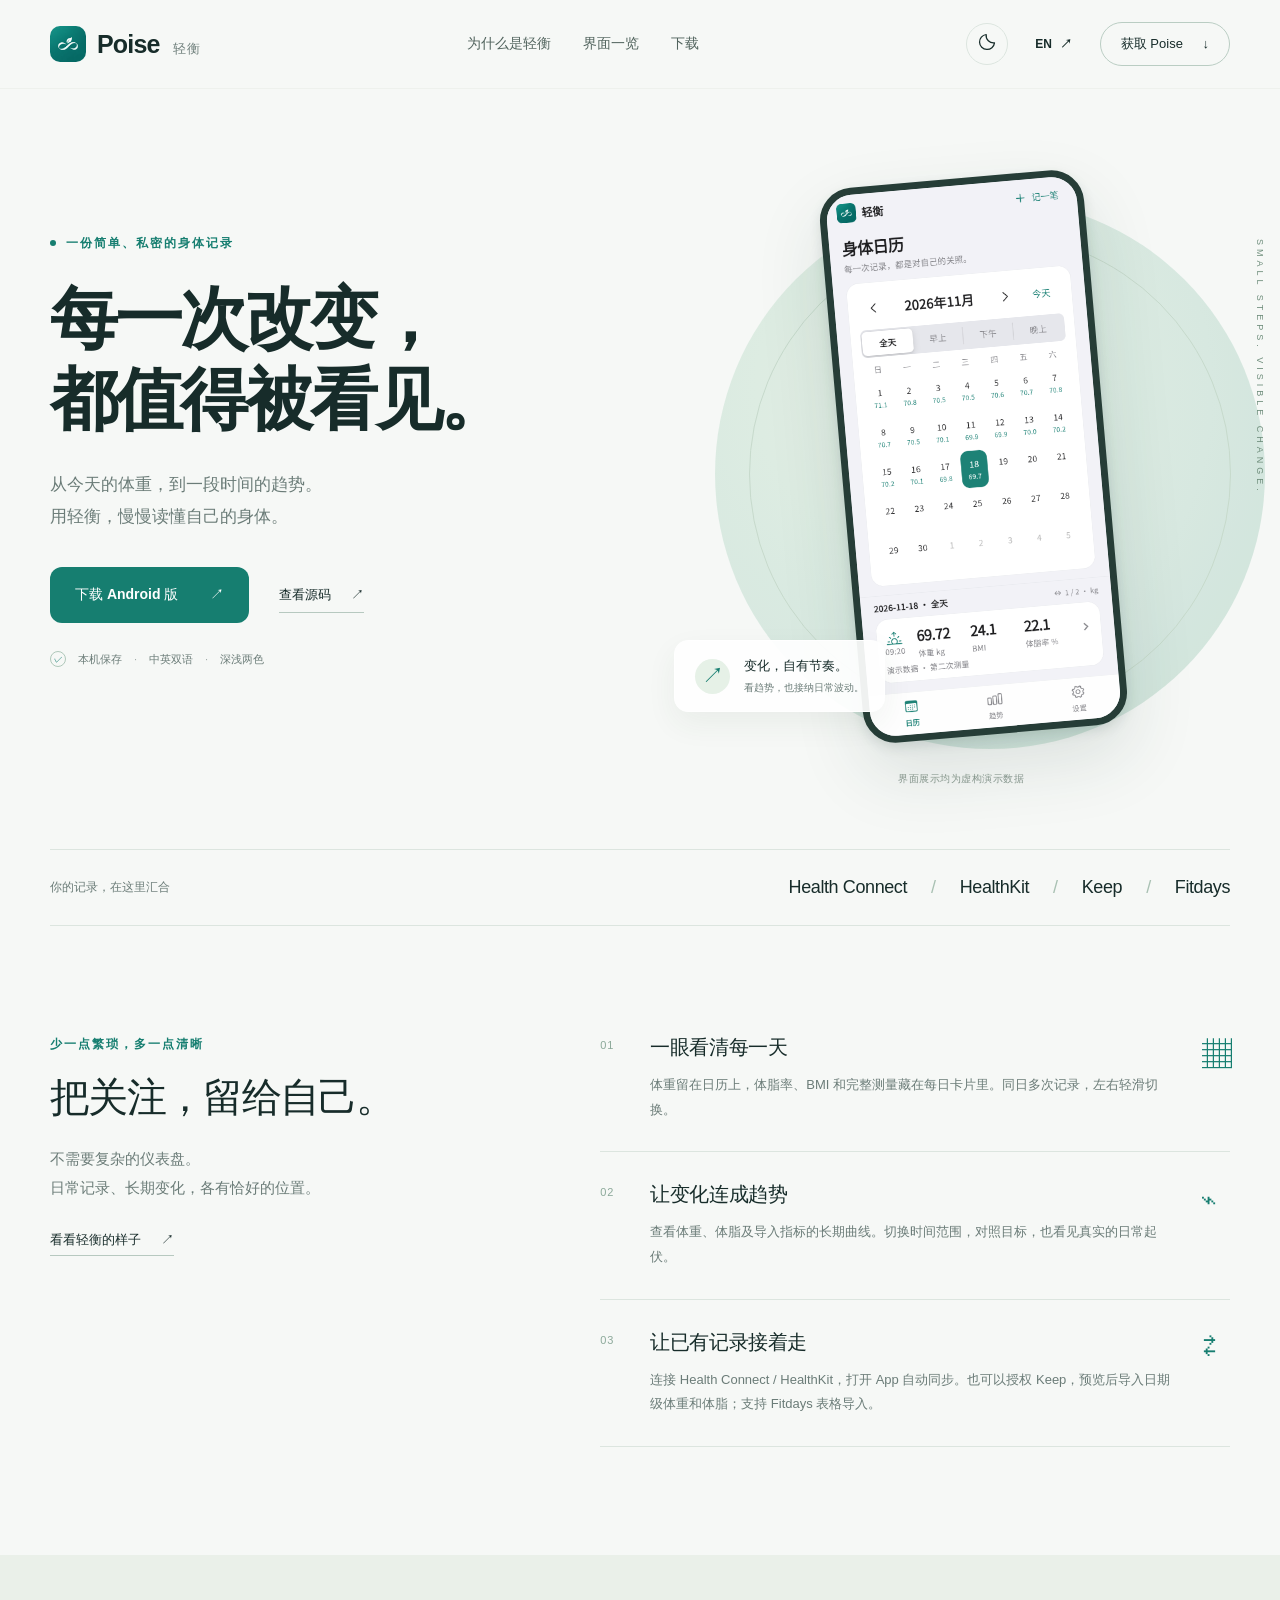
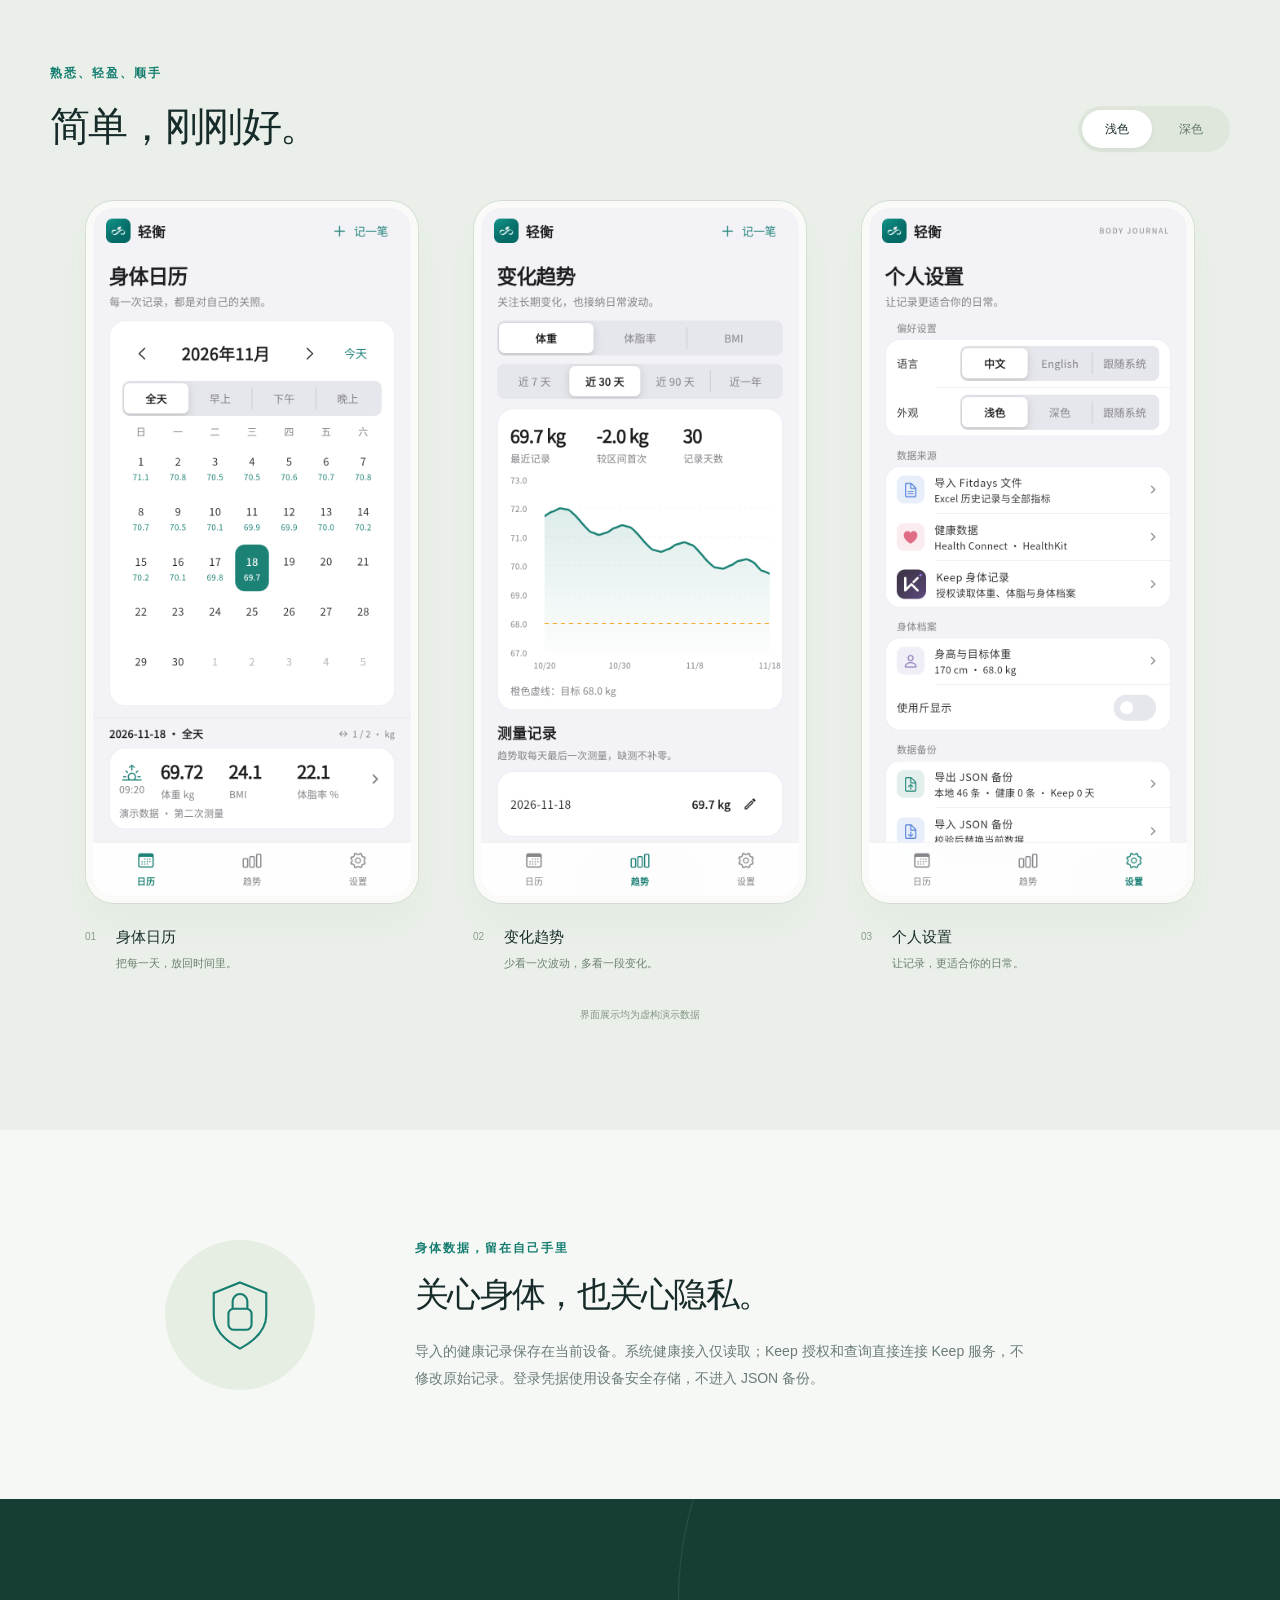
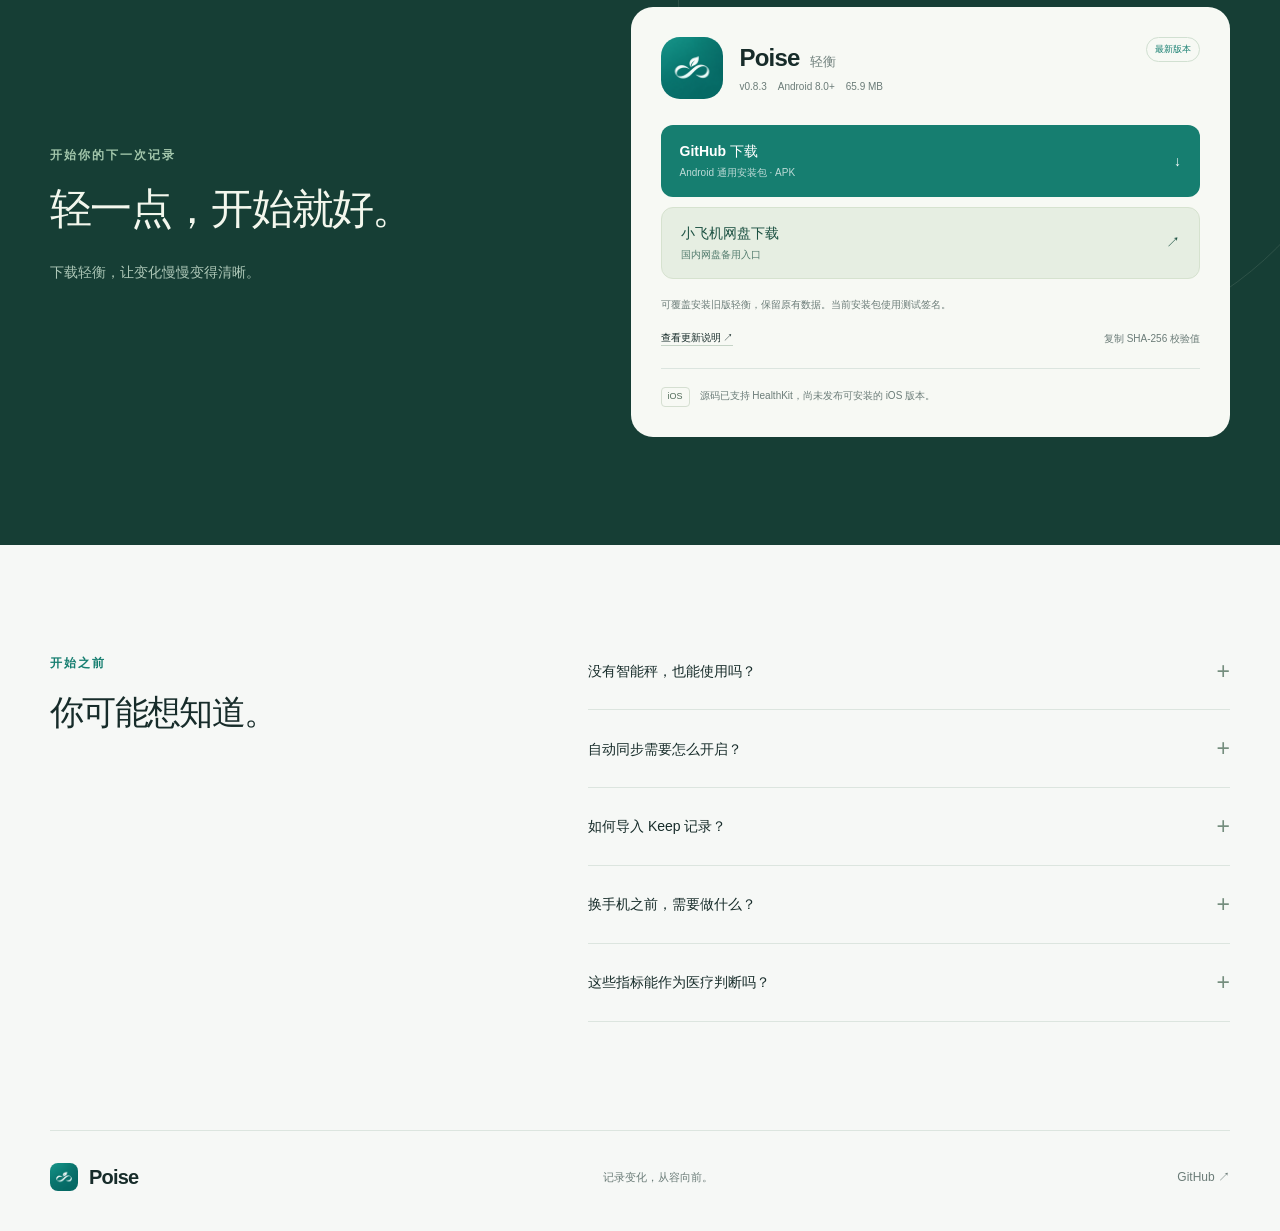
==== website/index.html @ e1b42306 "Publish 0.8.3 download links and canonical repository URLs" ====
<!doctype html>
<html lang="zh-CN">
<head>
<meta charset="utf-8"><meta name="viewport" content="width=device-width,initial-scale=1">
<meta name="theme-color" content="#f6f8f6"><meta name="description" content="Poise 轻衡，让身体变化清晰可见。体重、体脂趋势、健康数据同步、Keep 身体记录与 Fitdays 导入。下载 Android 安装包。">
<script>(function(){var t=matchMedia('(prefers-color-scheme: dark)').matches?'dark':'light';try{var saved=localStorage.getItem('poise-site-theme');if(saved==='light'||saved==='dark')t=saved;}catch{}document.documentElement.dataset.theme=t;})();</script>
<link rel="canonical" href="https://poise.onepeak.cn/">
<meta property="og:url" content="https://poise.onepeak.cn/">
<meta property="og:title" content="Poise · 轻衡"><meta property="og:description" content="记下每一天，看见慢慢变好的自己。"><meta property="og:image" content="https://poise.onepeak.cn/assets/poise.png">
<link rel="icon" href="assets/poise.png"><link rel="stylesheet" href="style.css?v=0.8.3-1"><title>Poise · 轻衡 — 看见每一次改变</title>
</head>
<body>
<header class="nav-wrap"><nav class="nav shell" aria-label="Main navigation">
<a href="#" class="brand"><img src="assets/poise.png" width="36" height="36" alt=""><span>Poise <small data-t="brandSub">轻衡</small></span></a>
<div class="nav-links"><a href="#features" data-t="navFeatures">为什么是轻衡</a><a href="#screens" data-t="navScreens">界面一览</a><a href="#download" data-t="navDownload">下载</a></div>
<div class="nav-actions"><button id="themeToggle" class="theme-toggle" type="button" aria-label="切换到深色" title="切换到深色" aria-pressed="false"><span aria-hidden="true"><svg viewBox="0 0 24 24"><path d="M21 13a9 9 0 0 1-10-10A9 9 0 1 0 21 13Z"/></svg></span></button><button id="language" class="lang" aria-label="Switch language">EN <span>↗</span></button><a href="#download" class="small-button" data-t="navGet">获取 Poise <span>↓</span></a></div>
</nav></header>
<main>
<section class="hero shell">
<div class="hero-copy"><div class="eyebrow"><i></i><span data-t="eyebrow">一份简单、私密的身体记录</span></div>
<h1 data-t="heroTitle">每一次改变，<br>都值得被看见。</h1>
<p class="hero-description" data-t="heroDescription">从今天的体重，到一段时间的趋势。<br>用轻衡，慢慢读懂自己的身体。</p>
<div class="hero-buttons"><a class="button primary" href="#download"><span data-t="heroGet">下载 Android 版</span><span aria-hidden="true">↗</span></a><a class="text-link" href="https://github.com/FinnWang-CN/Poise" target="_blank" rel="noopener" data-t="heroSource">查看源码 <span>↗</span></a></div>
<div class="hero-note"><span class="mini-check">✓</span><span data-t="heroNote">本机保存</span><b>·</b><span data-t="heroNote2">中英双语</span><b>·</b><span data-t="heroNote3">深浅两色</span></div>
</div>
<div class="hero-visual"><div class="orb"></div><span class="orbit-text" aria-hidden="true">SMALL STEPS. VISIBLE CHANGE.</span><div class="phone hero-phone"><img id="heroShot" src="assets/calendar.png" alt="Poise 日历界面，展示虚构演示数据" width="780" height="1688"></div><div class="floating-note"><span class="note-icon">↗</span><div><strong data-t="floatTitle">变化，自有节奏。</strong><small data-t="floatSub">看趋势，也接纳日常波动。</small></div></div><div class="demo-note" data-t="demo">界面展示均为虚构演示数据</div></div>
</section>
<div class="support-strip shell"><span data-t="stripTitle">你的记录，在这里汇合</span><div>Health Connect <span class="dot">/</span> HealthKit <span class="dot">/</span> Keep <span class="dot">/</span> Fitdays</div></div>
<section class="features shell section" id="features"><div class="section-heading"><span class="kicker" data-t="featureKicker">少一点繁琐，多一点清晰</span><h2 data-t="featureTitle">把关注，留给自己。</h2><p data-t="featureLead">不需要复杂的仪表盘。<br>日常记录、长期变化，各有恰好的位置。</p><a class="text-link" href="#screens" data-t="featureLink">看看轻衡的样子 <span>↗</span></a></div>
<div class="feature-list">
<article><span class="feature-number">01</span><div><h3 data-t="f1Title">一眼看清每一天</h3><p data-t="f1Body">体重留在日历上，体脂率、BMI 和完整测量藏在每日卡片里。同日多次记录，左右轻滑切换。</p></div><span class="feature-sign" aria-hidden="true">▦</span></article>
<article><span class="feature-number">02</span><div><h3 data-t="f2Title">让变化连成趋势</h3><p data-t="f2Body">查看体重、体脂及导入指标的长期曲线。切换时间范围，对照目标，也看见真实的日常起伏。</p></div><span class="feature-sign" aria-hidden="true">⌁</span></article>
<article><span class="feature-number">03</span><div><h3 data-t="f3Title">让已有记录接着走</h3><p data-t="f3Body">连接 Health Connect / HealthKit，打开 App 自动同步。也可以授权 Keep，预览后导入日期级体重和体脂；支持 Fitdays 表格导入。</p></div><span class="feature-sign" aria-hidden="true">⇄</span></article>
</div></section>
<section class="screens-section" id="screens"><div class="shell section"><div class="screens-heading"><div><span class="kicker" data-t="screensKicker">熟悉、轻盈、顺手</span><h2 data-t="screensTitle">简单，刚刚好。</h2></div><div class="mode-switch" aria-label="Screenshot appearance"><button class="selected" data-mode="light" aria-pressed="true" data-t="light">浅色</button><button data-mode="dark" aria-pressed="false" data-t="dark">深色</button></div></div>
<div class="screen-grid"><figure><div class="screen-frame"><img data-shot="calendar" src="assets/calendar.png" width="780" height="1688" loading="lazy" alt="Calendar screenshot"></div><figcaption><span>01</span><strong data-t="screen1">身体日历</strong><small data-t="screen1Sub">把每一天，放回时间里。</small></figcaption></figure><figure><div class="screen-frame"><img data-shot="trend" src="assets/trend.png" width="780" height="1688" loading="lazy" alt="Trends screenshot"></div><figcaption><span>02</span><strong data-t="screen2">变化趋势</strong><small data-t="screen2Sub">少看一次波动，多看一段变化。</small></figcaption></figure><figure><div class="screen-frame"><img data-shot="settings" src="assets/settings.png" width="780" height="1688" loading="lazy" alt="Settings screenshot"></div><figcaption><span>03</span><strong data-t="screen3">个人设置</strong><small data-t="screen3Sub">让记录，更适合你的日常。</small></figcaption></figure></div><p class="screens-caption" data-t="demo">界面展示均为虚构演示数据</p></div></section>
<section class="privacy shell section"><div class="privacy-symbol" aria-hidden="true"><svg viewBox="0 0 80 80" fill="none"><path d="M40 9 65 19v21c0 15-12 25-25 32C27 65 15 55 15 40V19L40 9Z" stroke="currentColor" stroke-width="2"/><rect x="29" y="34" width="22" height="20" rx="5" stroke="currentColor" stroke-width="2"/><path d="M33 34v-7a7 7 0 0 1 14 0v7" stroke="currentColor" stroke-width="2"/></svg></div><div><span class="kicker" data-t="privacyKicker">身体数据，留在自己手里</span><h2 data-t="privacyTitle">关心身体，也关心隐私。</h2><p data-t="privacyBody">导入的健康记录保存在当前设备。系统健康接入仅读取；Keep 授权和查询直接连接 Keep 服务，不修改原始记录。登录凭据使用设备安全存储，不进入 JSON 备份。</p></div></section>
<section class="download-section" id="download"><div class="shell section"><div class="download-intro"><span class="kicker" data-t="downloadKicker">开始你的下一次记录</span><h2 data-t="downloadTitle">轻一点，开始就好。</h2><p data-t="downloadLead">下载轻衡，让变化慢慢变得清晰。</p></div><div class="download-card"><div class="app-release"><img src="assets/poise.png" width="76" height="76" alt="Poise app icon"><div><h3>Poise <span data-t="brandSub">轻衡</span></h3><p><span id="version">v0.8.3</span><span>Android 8.0+</span><span id="fileSize">65.9 MB</span></p></div><span class="release-badge" data-t="latest">最新版本</span></div><div class="download-options"><a id="githubDownload" class="button primary" href="https://github.com/FinnWang-CN/Poise/releases/download/v0.8.3/poise-0.8.3-universal.apk"><span><strong data-t="githubGet">GitHub 下载</strong><small data-t="apkLabel">Android 通用安装包 · APK</small></span><span aria-hidden="true">↓</span></a><a id="mirrorDownload" class="button mirror" href="https://share.feijipan.com/s/QyzxdKLt" target="_blank" rel="noopener"><span><strong data-t="mirrorGet">小飞机网盘下载</strong><small id="mirrorHint" data-t="mirrorReady">国内网盘备用入口</small></span><span aria-hidden="true">↗</span></a></div><p class="install-note" data-t="installNote">可覆盖安装旧版轻衡，保留原有数据。当前安装包使用测试签名。</p><div class="release-links"><a id="releaseNotes" href="https://github.com/FinnWang-CN/Poise/releases/tag/v0.8.3" target="_blank" rel="noopener" data-t="releaseNotes">查看更新说明 ↗</a><button id="checksum" data-t="checksum">复制 SHA-256 校验值</button></div><p class="ios-note"><span>iOS</span><span data-t="iosNote">源码已支持 HealthKit，尚未发布可安装的 iOS 版本。</span></p></div></div></section>
<section class="faq shell section"><div><span class="kicker" data-t="faqKicker">开始之前</span><h2 data-t="faqTitle">你可能想知道。</h2></div><div class="faq-list"><details><summary data-t="q1">没有智能秤，也能使用吗？</summary><p data-t="a1">可以。你可以手动记录体重、体脂率与备注，也可以导入 Fitdays 导出的 .xlsx 历史记录。</p></details><details><summary data-t="q2">自动同步需要怎么开启？</summary><p data-t="a2">首次进入“设置 → 健康数据”，点击“授权并读取”完成连接。之后打开或回到 App 时会自动同步，可随时关闭。Android 当前最多读取近 30 天，且需要其他 App 已向系统写入记录。</p></details><details><summary data-t="q5">如何导入 Keep 记录？</summary><p data-t="a5">进入“设置 → Keep 身体记录”，检测到本机 Keep 后直接唤起授权；未安装时先安装并登录 Keep。确认授权后需手动返回 Poise。读取完成会弹出底部预览面板，确认按钮固定在底部，关闭不保存；保存后显示导入成功提示。最新身高可选导入；Keep BMI 单独预览。缺少测量时间时显示“仅日期”。当前 Keep 需手动预览导入，不自动同步；Android / iOS 原生 App 支持，网页版不支持连接。</p></details><details><summary data-t="q3">换手机之前，需要做什么？</summary><p data-t="a3">请先在设置中导出 JSON 备份并妥善保存，再在新设备导入。卸载 App 或清理数据可能导致本地记录丢失。</p></details><details><summary data-t="q4">这些指标能作为医疗判断吗？</summary><p data-t="a4">Poise 用于个人记录和趋势观察。体脂率来自测量或手动填写，BMI 按当前身高计算，均不用于医疗诊断。</p></details></div></section>
</main>
<footer class="shell footer"><a href="#" class="brand"><img src="assets/poise.png" width="28" height="28" alt=""><span>Poise</span></a><p data-t="footer">记录变化，从容向前。</p><a href="https://github.com/FinnWang-CN/Poise" target="_blank" rel="noopener">GitHub ↗</a></footer>
<div id="toast" role="status" aria-live="polite"></div><script src="app.js?v=0.8.3-1"></script>
</body></html>
---- website/style.css ----
:root{--bg:#f6f8f6;--ink:#172c2a;--muted:#6b7c78;--teal:#167e70;--line:#dce5df;--serif:Georgia,'Songti SC','Noto Serif CJK SC',serif}*{box-sizing:border-box}html{scroll-behavior:smooth;scroll-padding-top:100px}body{margin:0;background:var(--bg);color:var(--ink);font-family:Inter,-apple-system,BlinkMacSystemFont,'Segoe UI','PingFang SC','Microsoft YaHei',sans-serif;-webkit-font-smoothing:antialiased}a{color:inherit;text-decoration:none}button{font:inherit;color:inherit;cursor:pointer}button,a{-webkit-tap-highlight-color:transparent}a:focus-visible,button:focus-visible,summary:focus-visible{outline:3px solid #57b9a4;outline-offset:5px}img{display:block;max-width:100%}.shell{width:min(1180px,calc(100% - 80px));margin:auto}.nav-wrap{position:sticky;top:0;background:#f6f8f6eb;backdrop-filter:blur(20px);z-index:10;border-bottom:1px solid #e3e9e170}.nav{height:88px;display:flex;align-items:center;justify-content:space-between;gap:24px}.brand{display:inline-flex;align-items:center;gap:11px;font-size:25px;font-weight:650;letter-spacing:-.8px}.brand img{border-radius:10px}.brand small{font-size:13px;font-weight:450;color:var(--muted);margin-left:7px;letter-spacing:1px}.nav-links,.nav-actions{display:flex;align-items:center;gap:32px}.nav-links{font-size:14px;color:#52645e}.nav-links a:hover,.text-link:hover,.footer>a:last-child:hover{color:var(--teal)}.nav-actions{gap:24px}.lang{border:0;background:none;font-size:12px;font-weight:650;min-width:44px;min-height:44px;padding:0}.lang span{margin-left:5px}.small-button{border:1px solid #bacdc3;border-radius:25px;padding:12px 20px;font-size:13px}.small-button span{margin-left:16px}.hero{display:grid;grid-template-columns:1.15fr 1fr;min-height:760px;align-items:center;position:relative;gap:24px;padding-top:36px;padding-bottom:60px}.hero-copy{position:relative;z-index:1;padding-bottom:12px}.eyebrow,.kicker{font-size:12px;font-weight:600;letter-spacing:2px;color:var(--teal)}.eyebrow{display:flex;align-items:center;gap:10px;margin-bottom:26px}.eyebrow i{width:6px;height:6px;background:var(--teal);border-radius:50%}h1{font-size:clamp(44px,5.3vw,72px);line-height:1.2;font-weight:600;letter-spacing:-3px;margin:0 0 28px;max-width:650px}h1 br{display:block}.hero-description{font-size:17px;line-height:1.9;color:var(--muted);margin:0 0 34px}.hero-buttons{display:flex;gap:30px;align-items:center}.button{min-height:56px;padding:17px 25px;border-radius:12px;display:inline-flex;align-items:center;justify-content:space-between;gap:32px;font-size:14px;font-weight:550;transition:transform .2s,background .2s}.button:hover{transform:translateY(-2px)}.primary{background:var(--teal);color:white}.primary:hover{background:#116b60}.text-link{font-size:13px;border-bottom:1px solid #b7c9c0;padding:8px 0}.text-link span{margin-left:16px}.hero-note{margin-top:28px;display:flex;align-items:center;gap:12px;color:var(--muted);font-size:11px}.hero-note b{font-weight:400;opacity:.6}.mini-check{display:inline-flex;align-items:center;justify-content:center;width:16px;height:16px;border:1px solid #afc8ba;border-radius:50%;font-size:9px;color:var(--teal)}.hero-visual{height:660px;position:relative;display:flex;justify-content:center;align-items:center}.orb{position:absolute;width:550px;height:550px;border-radius:50%;background:radial-gradient(circle at 35% 35%,#e0eee1,#d2e6dd 60%,#c6ded3);right:-60px;top:72px;opacity:.85}.orb:after{content:'';position:absolute;inset:34px;border:1px solid #bfd5c5;border-radius:50%}.orbit-text{position:absolute;right:-60px;top:112px;writing-mode:vertical-rl;font-size:9px;letter-spacing:4px;color:#6e8d7b;z-index:1}.phone{position:relative;width:265px;border:7px solid #263d37;border-radius:33px;overflow:hidden;box-shadow:0 30px 70px #213c3420,0 5px 12px #213c3420;background:#f2f2f7}.phone img{width:100%;height:auto}.hero-phone{transform:rotate(-5deg);z-index:2;margin-left:25px}.floating-note{position:absolute;left:-18px;bottom:75px;display:flex;align-items:center;gap:14px;z-index:3;border:1px solid white;border-radius:14px;padding:16px 20px;background:#ffffffec;box-shadow:0 12px 30px #344e3710}.note-icon{display:flex;align-items:center;justify-content:center;width:35px;height:35px;background:#e6f1e7;border-radius:50%;color:var(--teal);font-size:22px}.floating-note strong{font-size:13px;font-weight:550;display:block}.floating-note small{font-size:10px;color:var(--muted);display:block;margin-top:6px}.demo-note{position:absolute;bottom:1px;color:#8a9a90;font-size:10px;letter-spacing:.5px}.support-strip{padding:27px 0;display:flex;justify-content:space-between;align-items:center;border-top:1px solid var(--line);border-bottom:1px solid var(--line);gap:20px}.support-strip>span{font-size:12px;color:var(--muted)}.support-strip>div{font-size:18px;font-weight:500;letter-spacing:-.4px;display:flex;align-items:center;gap:24px}.support-strip .dot{color:#a9c1b3;font-weight:300}.section{padding-top:108px;padding-bottom:108px}h2{font-size:40px;font-weight:550;line-height:1.3;letter-spacing:-1.7px;margin:18px 0 22px}.features{display:grid;grid-template-columns:.95fr 1.3fr;gap:90px}.section-heading>p{font-size:15px;line-height:1.9;color:var(--muted);margin-bottom:28px}.feature-list article{display:grid;grid-template-columns:30px 1fr 28px;gap:20px;padding:29px 0;border-bottom:1px solid var(--line)}.feature-list article:first-child{padding-top:0}.feature-number{font-size:11px;letter-spacing:1px;color:#8ca99a;padding-top:5px}.feature-list h3{font-size:20px;font-weight:550;letter-spacing:-.4px;margin:0 0 12px}.feature-list p{font-size:13px;line-height:1.9;color:var(--muted);margin:0}.feature-sign{color:var(--teal);font-size:30px;font-weight:300}.screens-section{background:#eaf0e9}.screens-heading{display:flex;justify-content:space-between;align-items:flex-end;margin-bottom:48px}.screens-heading h2{margin-bottom:0}.mode-switch{background:#dfe7dd;padding:4px;border-radius:25px;display:flex;gap:4px}.mode-switch button{border:0;background:none;padding:10px 23px;font-size:12px;border-radius:22px;min-height:38px;color:#64776b}.mode-switch .selected{background:#fff;box-shadow:0 2px 5px #334d3710;color:var(--ink)}.screen-grid{display:grid;grid-template-columns:repeat(3,1fr);gap:54px;padding:0 35px}.screen-grid figure{margin:0;min-width:0}.screen-frame{padding:7px;background:#fafbf9;border:1px solid #d4dfd1;border-radius:29px;box-shadow:0 20px 35px #4a674709;overflow:hidden}.screen-frame img{width:100%;height:auto;border-radius:21px}.screen-grid figcaption{padding-top:24px;display:grid;grid-template-columns:24px 1fr;gap:7px}.screen-grid figcaption>span{font-size:10px;color:#8a9d8a;padding-top:3px}.screen-grid strong{font-size:15px;font-weight:550}.screen-grid small{grid-column:2;font-size:11px;line-height:1.7;color:#6b7f6e}.screens-caption{font-size:10px;text-align:center;color:#859584;margin:35px 0 0}.privacy{display:grid;grid-template-columns:180px 1fr;max-width:950px;align-items:center;gap:70px}.privacy-symbol{width:150px;height:150px;border-radius:50%;background:#e6eee3;color:var(--teal);padding:33px}.privacy-symbol svg{width:100%;height:100%}.privacy h2{font-size:34px;margin-top:15px}.privacy p{font-size:14px;line-height:1.9;color:var(--muted);max-width:610px;margin-bottom:0}.download-section{background:#163e35;color:#f3f7ed;position:relative;overflow:hidden}.download-section:before{content:'';position:absolute;right:-100px;top:-250px;width:700px;height:700px;border:1px solid #47675a;border-radius:50%;opacity:.5;pointer-events:none}.download-section>.shell{position:relative;display:grid;grid-template-columns:.9fr 1.1fr;gap:90px;align-items:center}.download-section .kicker{color:#a2c6ab}.download-intro p{font-size:14px;color:#adc7b7;line-height:1.9}.download-intro h2{font-size:42px}.download-card{background:#f7f9f4;color:var(--ink);border-radius:22px;padding:30px}.app-release{display:flex;gap:17px;align-items:center;margin-bottom:26px;position:relative}.app-release img{border-radius:19px;width:62px;height:62px}.app-release h3{font-size:24px;letter-spacing:-.8px;font-weight:600;margin:0 0 9px}.app-release h3>span{font-size:13px;font-weight:400;color:var(--muted);margin-left:5px}.app-release p{display:flex;gap:11px;color:var(--muted);font-size:10px;flex-wrap:wrap;margin:0}.release-badge{font-size:9px;color:var(--teal);border:1px solid #d1e0d1;padding:5px 8px;border-radius:20px;margin-left:auto;white-space:nowrap;align-self:flex-start}.download-options{display:grid;gap:10px}.download-options .button{padding:16px 19px;min-height:72px}.button strong,.button small{display:block}.button strong{font-size:14px;font-weight:550}.button small{margin-top:5px;font-size:10px;font-weight:400;opacity:.72}.mirror{background:#e6eee2;color:#1c5142;border:1px solid #d6e2cf}.mirror:hover{background:#dce8d7}.disabled{opacity:.55;pointer-events:none}.install-note{font-size:10px;line-height:1.8;color:var(--muted);margin:17px 0}.release-links{display:flex;gap:14px;justify-content:space-between;font-size:10px;border-bottom:1px solid var(--line);padding-bottom:22px}.release-links a{border-bottom:1px solid #c6d4c7}.release-links button{border:0;background:none;font-size:10px;padding:0;color:var(--muted)}.ios-note{display:flex;align-items:flex-start;gap:10px;font-size:10px;line-height:1.7;color:var(--muted);margin:18px 0 0}.ios-note>span:first-child{border:1px solid #d5dfd1;padding:1px 6px;border-radius:4px;font-size:9px;color:#506b59}.faq{display:grid;grid-template-columns:.8fr 1.2fr;gap:110px}.faq h2{font-size:34px}.faq-list details{border-bottom:1px solid var(--line);padding:20px 0}.faq-list details:first-child{padding-top:0}.faq-list summary{display:flex;justify-content:space-between;align-items:center;gap:20px;font-size:14px;cursor:pointer;list-style:none;line-height:1.6}.faq-list summary::-webkit-details-marker{display:none}.faq-list summary:after{content:'+';font-size:23px;color:#758e7e;font-weight:300}.faq-list details[open] summary:after{content:'−'}.faq-list p{font-size:12px;line-height:1.9;color:var(--muted);padding-right:18px;margin-bottom:0}.footer{border-top:1px solid var(--line);padding:28px 0 35px;display:flex;justify-content:space-between;align-items:center;gap:20px}.footer .brand{font-size:20px}.footer .brand img{border-radius:8px}.footer p{font-size:11px;color:var(--muted)}.footer>a:last-child{font-size:12px;color:var(--muted)}#toast{position:fixed;bottom:28px;left:50%;transform:translate(-50%,15px);background:#173d33;color:white;padding:12px 20px;border-radius:10px;font-size:12px;opacity:0;pointer-events:none;transition:.2s;z-index:20}#toast.visible{opacity:1;transform:translate(-50%,0)}
@media(min-width:1450px){.hero-visual .orb{right:-95px}.hero{min-height:810px}.hero-phone{width:280px}}@media(max-width:1050px){.shell{width:calc(100% - 48px)}.nav-links{gap:20px}.hero{grid-template-columns:1.1fr 1fr;min-height:690px}.hero-visual{height:600px}.hero-phone{width:235px}.orb{width:430px;height:430px;right:-20px;top:95px}.floating-note{left:-35px;bottom:68px}.orbit-text{right:-12px}.features{gap:55px}.screen-grid{gap:28px;padding:0}.download-section>.shell{gap:45px}.download-card{padding:24px}.privacy{gap:45px}.support-strip>div{font-size:15px;gap:18px}.faq{gap:60px}.nav-actions{gap:15px}h2{font-size:34px}.download-intro h2{font-size:36px}}@media(max-width:760px){.shell{width:calc(100% - 40px)}.nav{height:74px}.brand{font-size:23px}.brand small{display:none}.nav-links{display:none}.small-button{font-size:11px;padding:10px 15px}.nav-actions{gap:14px}.hero{grid-template-columns:1fr;padding-top:48px;padding-bottom:28px;gap:22px;min-height:0}.hero-copy{padding:0}.eyebrow{font-size:10px;letter-spacing:1.5px;margin-bottom:24px}h1{font-size:49px;letter-spacing:-2.2px;line-height:1.2;margin-bottom:20px}.hero-description{font-size:14px;margin-bottom:26px}.hero-buttons{gap:24px}.hero-buttons .button{padding:16px 21px;font-size:13px}.hero-note{margin-top:22px;font-size:10px;gap:9px}.hero-visual{height:610px;max-width:480px;width:100%;margin:0 auto}.hero-phone{width:238px;margin-left:12px}.orb{width:min(440px,110%);height:440px;right:-5%;top:80px}.orbit-text{right:-6px;top:90px;font-size:8px}.floating-note{left:0;bottom:62px;padding:13px 15px;gap:10px}.floating-note strong{font-size:12px}.floating-note small{font-size:9px}.support-strip{align-items:flex-start;flex-direction:column;gap:15px;padding:24px 0}.support-strip>div{gap:13px;font-size:13px;flex-wrap:wrap}.support-strip>span{font-size:11px}.section{padding-top:66px;padding-bottom:66px}.features{grid-template-columns:1fr;gap:36px}.section-heading>p br{display:none}.section-heading>p{max-width:400px;font-size:14px}.feature-list article{padding:23px 0;gap:13px;grid-template-columns:23px 1fr 24px}.feature-list h3{font-size:18px}.feature-list p{font-size:12px}.feature-sign{font-size:26px}h2{font-size:31px;letter-spacing:-1.2px;margin:15px 0 18px}.kicker{font-size:10px;letter-spacing:1.7px}.screens-heading{align-items:center;margin-bottom:30px;gap:15px}.screens-heading h2{font-size:28px}.mode-switch button{font-size:10px;padding:8px 13px;min-height:36px}.mode-switch{padding:3px;gap:0}.screen-grid{display:flex;overflow-x:auto;scroll-snap-type:x mandatory;gap:22px;padding:0 14px 12px;margin:0 -14px;scrollbar-width:thin;scrollbar-color:#b6c6b5 transparent}.screen-grid figure{min-width:235px;width:235px;scroll-snap-align:center}.screen-grid figcaption{padding-top:18px}.screen-frame{padding:6px;border-radius:26px}.screen-frame img{border-radius:20px}.screens-caption{margin-top:20px;font-size:9px}.privacy{grid-template-columns:1fr;gap:25px}.privacy-symbol{width:90px;height:90px;padding:19px}.privacy h2{font-size:29px}.privacy p{font-size:13px}.download-section>.shell{grid-template-columns:1fr;gap:26px}.download-intro h2{font-size:32px}.download-intro p{font-size:13px;margin:0}.download-card{padding:23px 20px;border-radius:18px}.app-release{gap:12px}.app-release img{width:53px;height:53px;border-radius:15px}.app-release h3{font-size:22px}.app-release p{font-size:9px;gap:9px}.app-release h3>span{font-size:12px}.release-badge{font-size:8px;padding:4px 6px}.download-options .button{min-height:68px}.release-links{gap:9px;flex-wrap:wrap}.faq{grid-template-columns:1fr;gap:26px}.faq h2{font-size:29px;margin-bottom:0}.faq-list summary{font-size:13px}.footer{flex-wrap:wrap;gap:14px;padding-bottom:25px}.footer p{order:3;width:100%;margin:0;font-size:10px}.footer .brand{font-size:19px}.footer>a:last-child{margin-left:auto;font-size:11px}}@media(prefers-reduced-motion:reduce){html{scroll-behavior:auto}*,*:before,*:after{transition:none!important;animation:none!important}}html[lang="en"] h1{font-size:clamp(44px,5.1vw,69px);line-height:1.12;letter-spacing:-3.2px}html[lang="en"] .hero-description{max-width:420px}html[lang="en"] .eyebrow{font-size:10px;letter-spacing:1.4px}html[lang="en"] .nav-links{font-size:13px}@media(max-width:760px){html[lang="en"] h1{font-size:52px;letter-spacing:-2.4px}html[lang="en"] .hero-note{gap:8px;font-size:9px}}

html{color-scheme:light}html[data-theme="dark"]{color-scheme:dark;--bg:#0e1816;--ink:#e4ede8;--muted:#a7b7b0;--teal:#73caba;--line:#2c4037}
.theme-toggle{display:inline-grid;place-items:center;flex-shrink:0;width:42px;height:42px;border:1px solid var(--line);border-radius:50%;background:transparent;font-size:22px;line-height:1}
.theme-toggle:hover{background:var(--line)}
html[data-theme="dark"] .nav-wrap{background:#0e1816eb;border-color:var(--line)}
html[data-theme="dark"] .nav-links,html[data-theme="dark"] .mode-switch button{color:var(--muted)}
html[data-theme="dark"] .small-button,html[data-theme="dark"] .text-link,html[data-theme="dark"] .mini-check{border-color:#456453}
html[data-theme="dark"] .primary{color:#102e27}html[data-theme="dark"] .primary:hover{background:#90dbca}
html[data-theme="dark"] .orb{background:radial-gradient(circle at 35% 35%,#284e40,#1d3c30 60%,#142a22)}
html[data-theme="dark"] .orb:after{border-color:#3a5c48}
html[data-theme="dark"] .orbit-text,html[data-theme="dark"] .feature-number,html[data-theme="dark"] .screen-grid figcaption>span,html[data-theme="dark"] .screens-caption,html[data-theme="dark"] .demo-note{color:#9aaea2}
html[data-theme="dark"] .phone{border-color:#39564a;background:#111815;box-shadow:0 30px 70px #0005}
html[data-theme="dark"] .floating-note{background:#1e342cf0;border-color:#385346;box-shadow:0 12px 30px #0003}
html[data-theme="dark"] .note-icon,html[data-theme="dark"] .privacy-symbol{background:#253e30}
html[data-theme="dark"] .screens-section{background:#16261f}
html[data-theme="dark"] .mode-switch{background:#253d31}html[data-theme="dark"] .mode-switch .selected{background:#365547;color:var(--ink)}
html[data-theme="dark"] .screen-frame{background:#24382e;border-color:#385046;box-shadow:0 20px 35px #0002}
html[data-theme="dark"] .screen-grid small{color:var(--muted)}
html[data-theme="dark"] .download-section{background:#112b22}
html[data-theme="dark"] .download-card{background:#1b3027}
html[data-theme="dark"] .release-badge,html[data-theme="dark"] .ios-note>span:first-child{border-color:#41604b}
html[data-theme="dark"] .ios-note>span:first-child{color:var(--muted)}
html[data-theme="dark"] .mirror{background:#2a4335;border-color:#41604b;color:#deeee2}html[data-theme="dark"] .mirror:hover{background:#365444}
html[data-theme="dark"] .faq-list summary:after{color:var(--teal)}
@media(max-width:480px){.nav-actions{gap:10px}.nav-actions .small-button{display:none}}

body{overflow-x:clip}

.theme-toggle svg{width:20px;height:20px;fill:none;stroke:currentColor;stroke-width:1.5;stroke-linecap:round;stroke-linejoin:round}
@media(min-width:1051px) and (max-width:1449px){.hero-visual .orb,.hero-visual .orbit-text{right:-35px}}
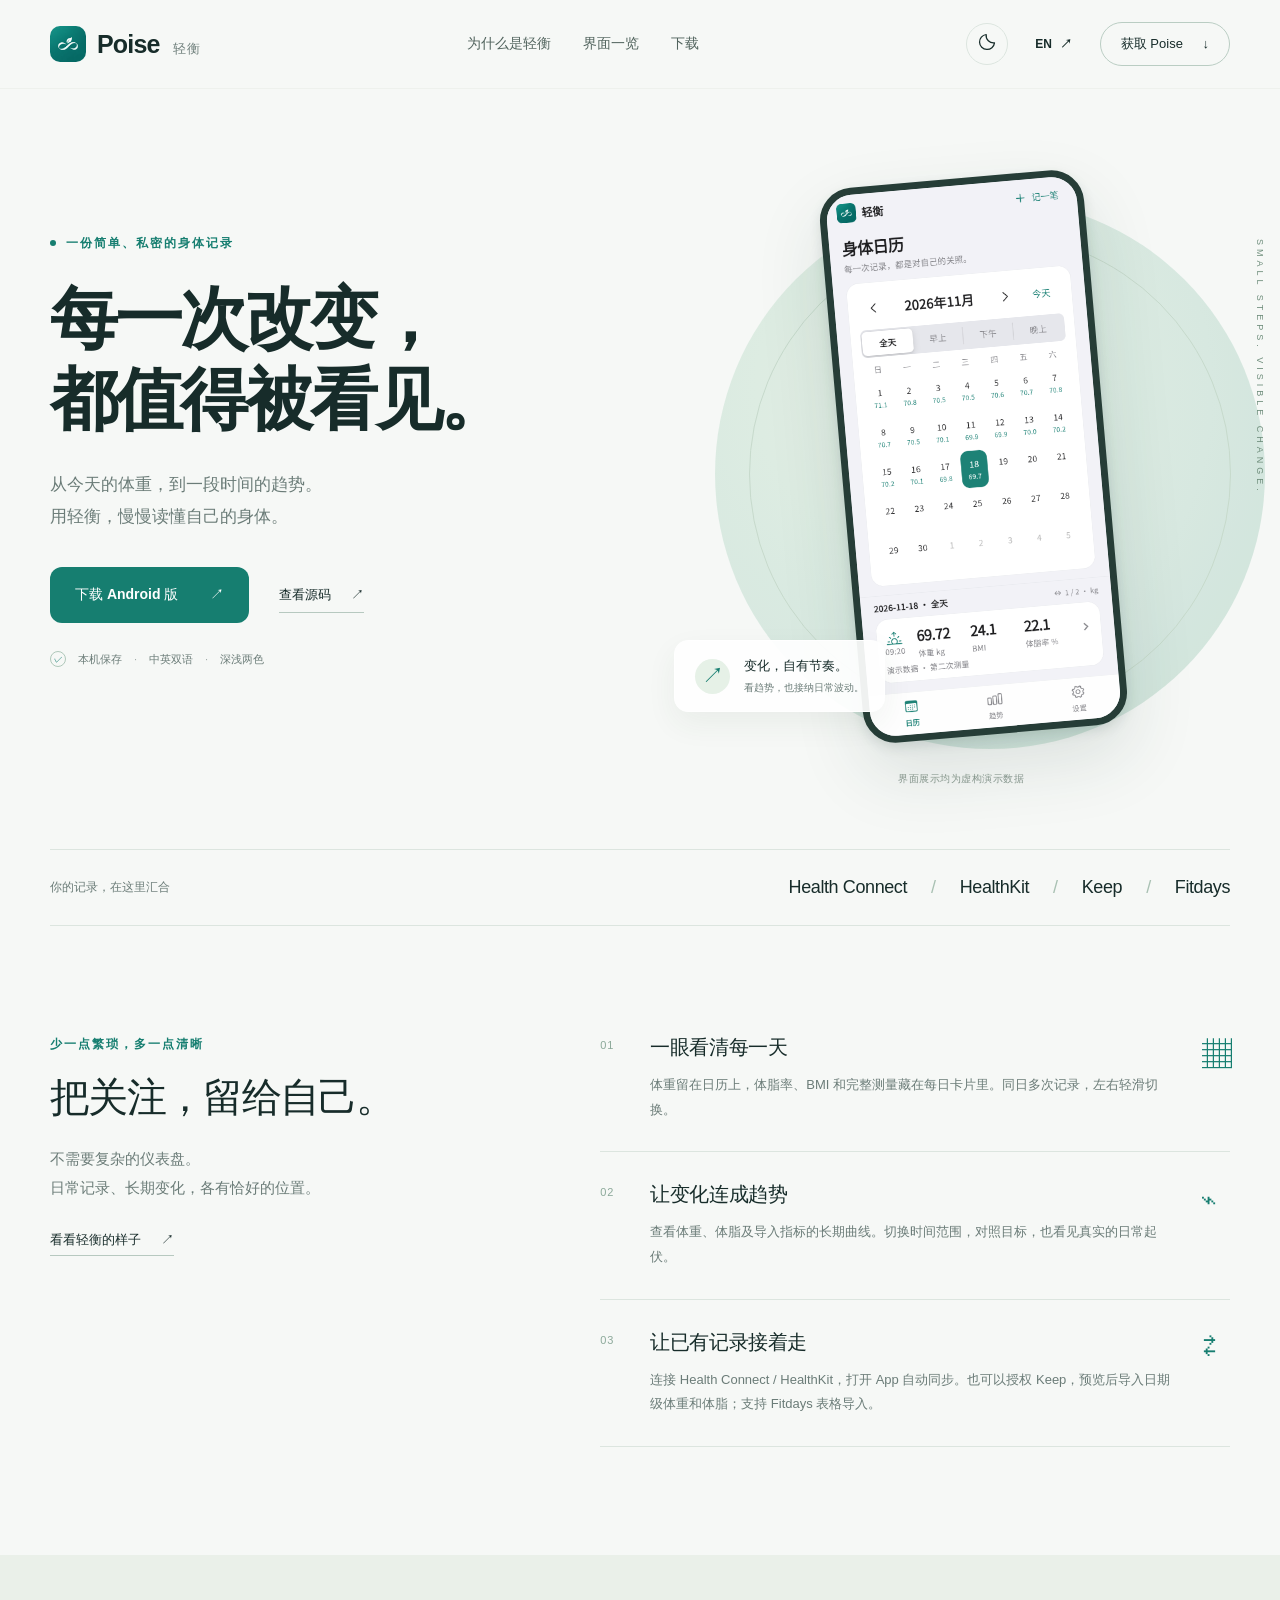
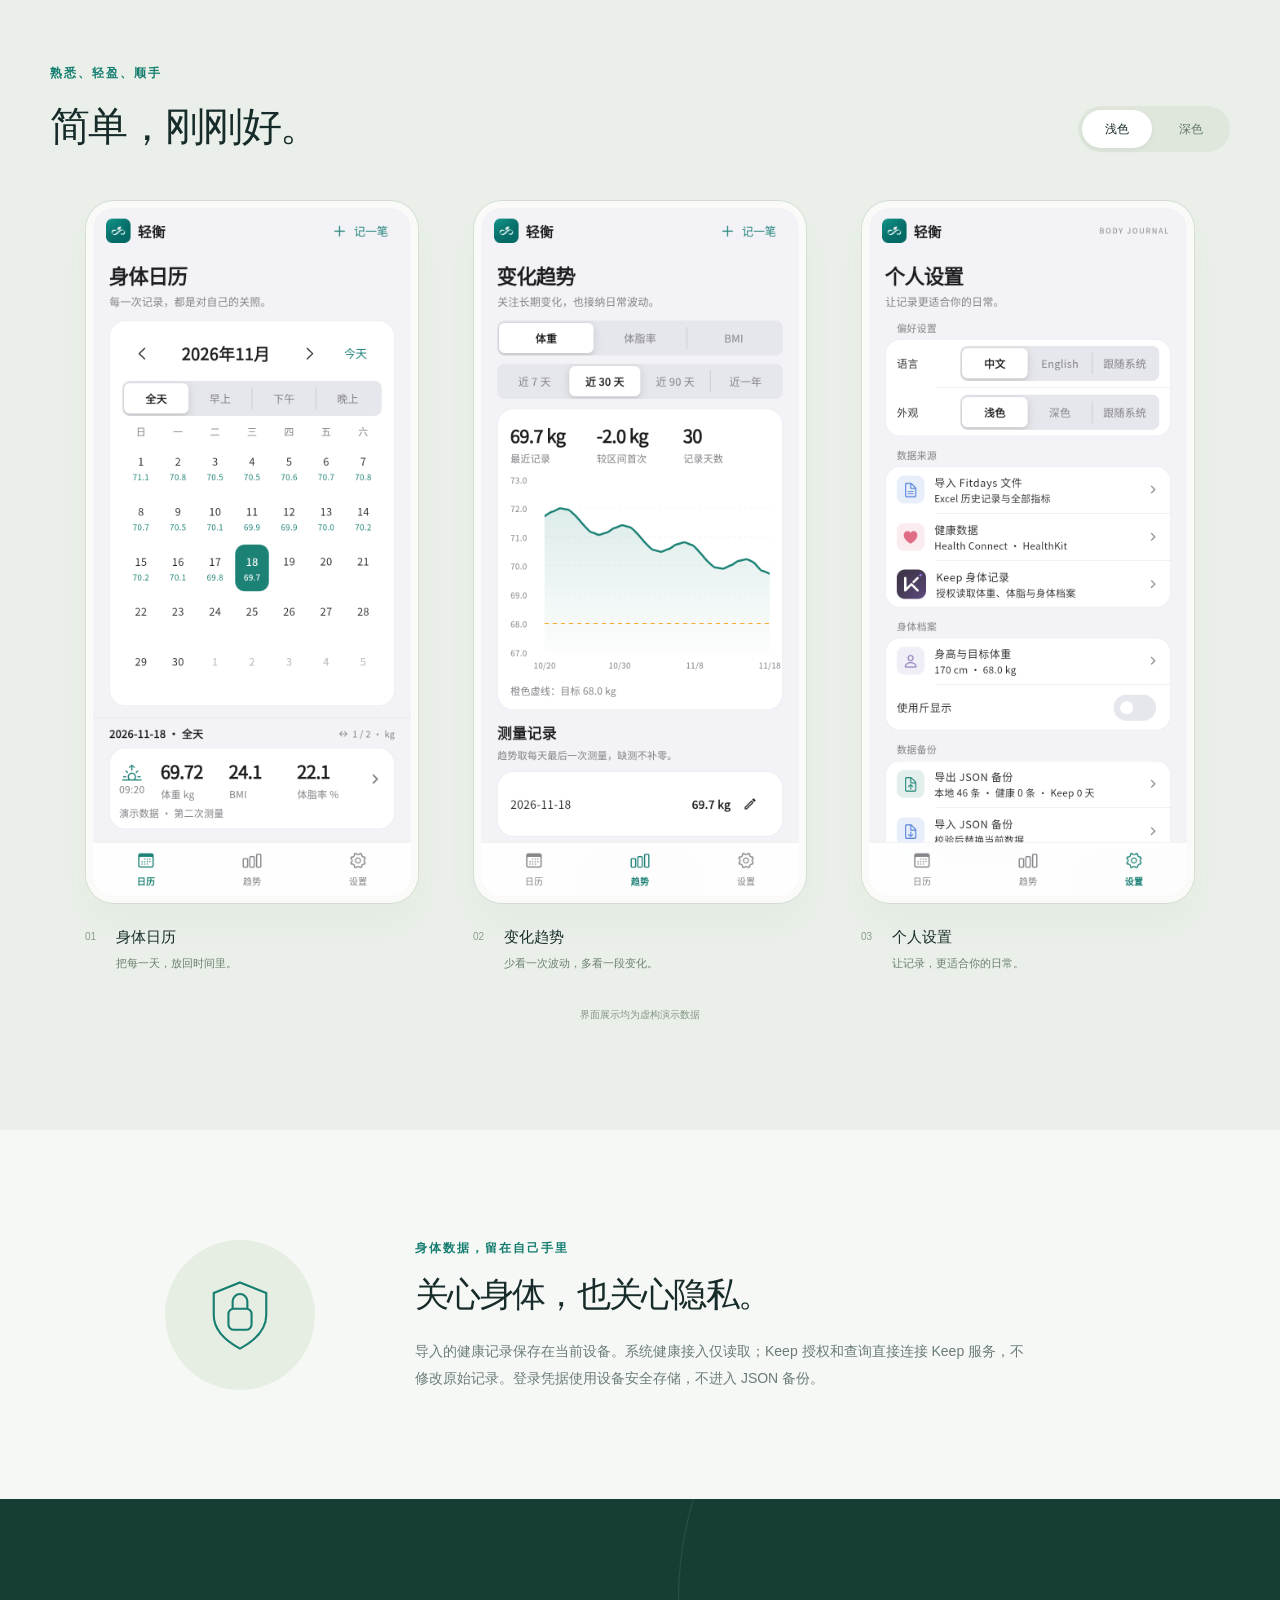
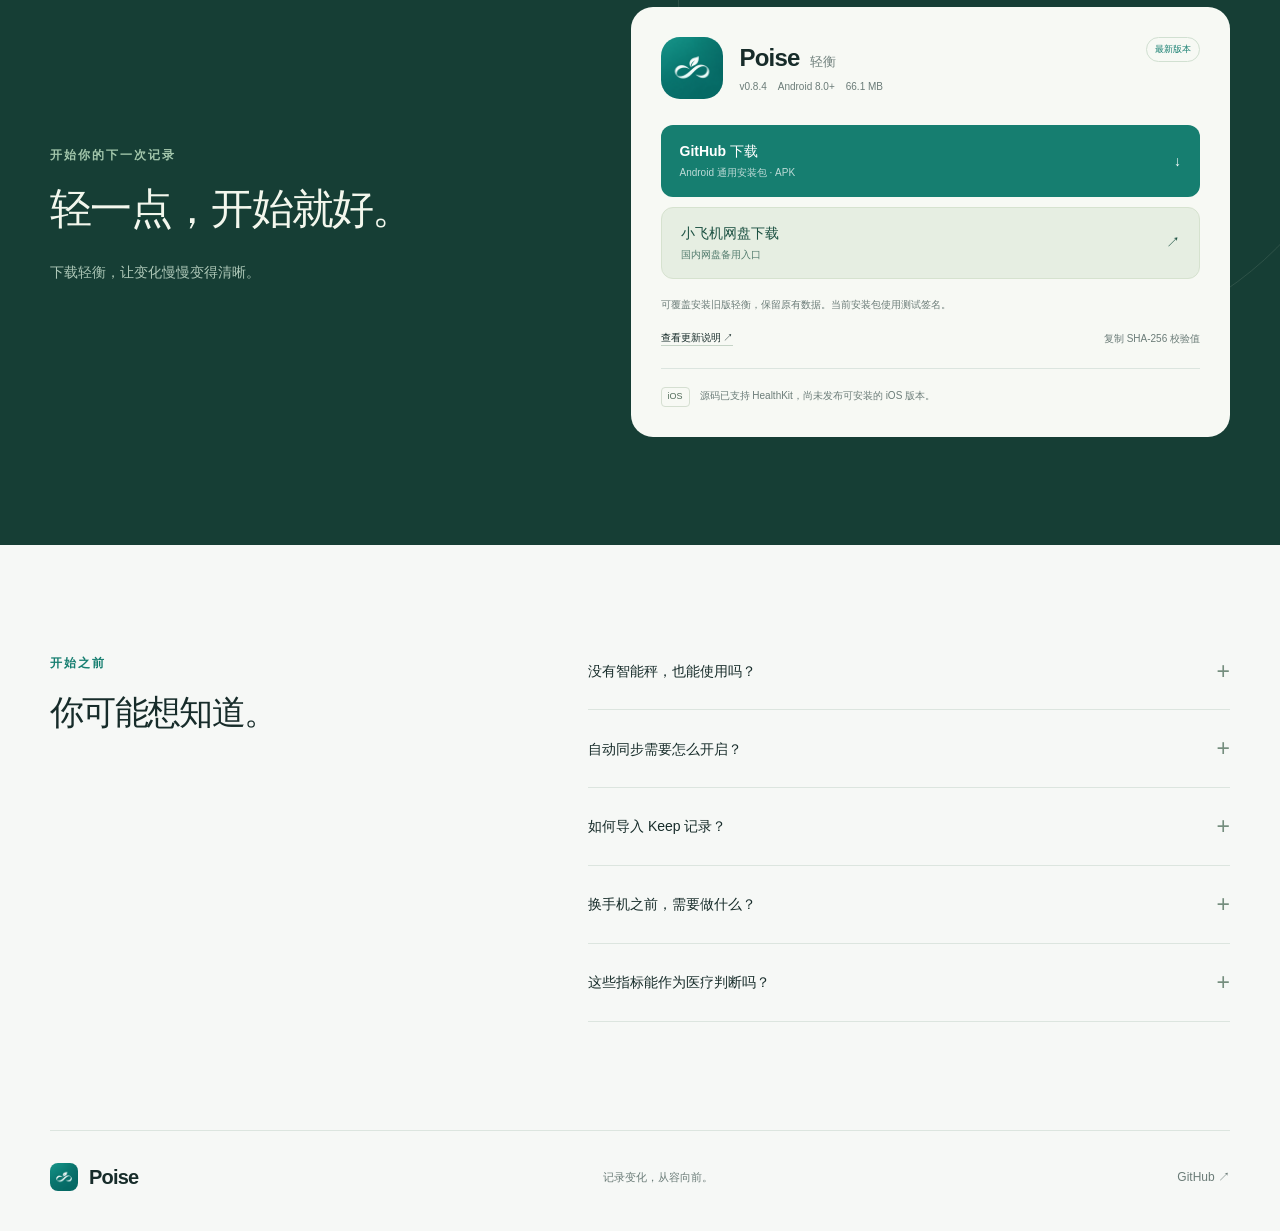
==== commit 5b12cd00: "Update website downloads to Poise 0.8.4" ====
--- a/website/index.html
+++ b/website/index.html
@@ -7,7 +7,7 @@
 <link rel="canonical" href="https://poise.onepeak.cn/">
 <meta property="og:url" content="https://poise.onepeak.cn/">
 <meta property="og:title" content="Poise · 轻衡"><meta property="og:description" content="记下每一天，看见慢慢变好的自己。"><meta property="og:image" content="https://poise.onepeak.cn/assets/poise.png">
-<link rel="icon" href="assets/poise.png"><link rel="stylesheet" href="style.css?v=0.8.3-1"><title>Poise · 轻衡 — 看见每一次改变</title>
+<link rel="icon" href="assets/poise.png"><link rel="stylesheet" href="style.css?v=0.8.4-1"><title>Poise · 轻衡 — 看见每一次改变</title>
 </head>
 <body>
 <header class="nav-wrap"><nav class="nav shell" aria-label="Main navigation">
@@ -35,9 +35,9 @@
 <section class="screens-section" id="screens"><div class="shell section"><div class="screens-heading"><div><span class="kicker" data-t="screensKicker">熟悉、轻盈、顺手</span><h2 data-t="screensTitle">简单，刚刚好。</h2></div><div class="mode-switch" aria-label="Screenshot appearance"><button class="selected" data-mode="light" aria-pressed="true" data-t="light">浅色</button><button data-mode="dark" aria-pressed="false" data-t="dark">深色</button></div></div>
 <div class="screen-grid"><figure><div class="screen-frame"><img data-shot="calendar" src="assets/calendar.png" width="780" height="1688" loading="lazy" alt="Calendar screenshot"></div><figcaption><span>01</span><strong data-t="screen1">身体日历</strong><small data-t="screen1Sub">把每一天，放回时间里。</small></figcaption></figure><figure><div class="screen-frame"><img data-shot="trend" src="assets/trend.png" width="780" height="1688" loading="lazy" alt="Trends screenshot"></div><figcaption><span>02</span><strong data-t="screen2">变化趋势</strong><small data-t="screen2Sub">少看一次波动，多看一段变化。</small></figcaption></figure><figure><div class="screen-frame"><img data-shot="settings" src="assets/settings.png" width="780" height="1688" loading="lazy" alt="Settings screenshot"></div><figcaption><span>03</span><strong data-t="screen3">个人设置</strong><small data-t="screen3Sub">让记录，更适合你的日常。</small></figcaption></figure></div><p class="screens-caption" data-t="demo">界面展示均为虚构演示数据</p></div></section>
 <section class="privacy shell section"><div class="privacy-symbol" aria-hidden="true"><svg viewBox="0 0 80 80" fill="none"><path d="M40 9 65 19v21c0 15-12 25-25 32C27 65 15 55 15 40V19L40 9Z" stroke="currentColor" stroke-width="2"/><rect x="29" y="34" width="22" height="20" rx="5" stroke="currentColor" stroke-width="2"/><path d="M33 34v-7a7 7 0 0 1 14 0v7" stroke="currentColor" stroke-width="2"/></svg></div><div><span class="kicker" data-t="privacyKicker">身体数据，留在自己手里</span><h2 data-t="privacyTitle">关心身体，也关心隐私。</h2><p data-t="privacyBody">导入的健康记录保存在当前设备。系统健康接入仅读取；Keep 授权和查询直接连接 Keep 服务，不修改原始记录。登录凭据使用设备安全存储，不进入 JSON 备份。</p></div></section>
-<section class="download-section" id="download"><div class="shell section"><div class="download-intro"><span class="kicker" data-t="downloadKicker">开始你的下一次记录</span><h2 data-t="downloadTitle">轻一点，开始就好。</h2><p data-t="downloadLead">下载轻衡，让变化慢慢变得清晰。</p></div><div class="download-card"><div class="app-release"><img src="assets/poise.png" width="76" height="76" alt="Poise app icon"><div><h3>Poise <span data-t="brandSub">轻衡</span></h3><p><span id="version">v0.8.3</span><span>Android 8.0+</span><span id="fileSize">65.9 MB</span></p></div><span class="release-badge" data-t="latest">最新版本</span></div><div class="download-options"><a id="githubDownload" class="button primary" href="https://github.com/FinnWang-CN/Poise/releases/download/v0.8.3/poise-0.8.3-universal.apk"><span><strong data-t="githubGet">GitHub 下载</strong><small data-t="apkLabel">Android 通用安装包 · APK</small></span><span aria-hidden="true">↓</span></a><a id="mirrorDownload" class="button mirror" href="https://share.feijipan.com/s/QyzxdKLt" target="_blank" rel="noopener"><span><strong data-t="mirrorGet">小飞机网盘下载</strong><small id="mirrorHint" data-t="mirrorReady">国内网盘备用入口</small></span><span aria-hidden="true">↗</span></a></div><p class="install-note" data-t="installNote">可覆盖安装旧版轻衡，保留原有数据。当前安装包使用测试签名。</p><div class="release-links"><a id="releaseNotes" href="https://github.com/FinnWang-CN/Poise/releases/tag/v0.8.3" target="_blank" rel="noopener" data-t="releaseNotes">查看更新说明 ↗</a><button id="checksum" data-t="checksum">复制 SHA-256 校验值</button></div><p class="ios-note"><span>iOS</span><span data-t="iosNote">源码已支持 HealthKit，尚未发布可安装的 iOS 版本。</span></p></div></div></section>
+<section class="download-section" id="download"><div class="shell section"><div class="download-intro"><span class="kicker" data-t="downloadKicker">开始你的下一次记录</span><h2 data-t="downloadTitle">轻一点，开始就好。</h2><p data-t="downloadLead">下载轻衡，让变化慢慢变得清晰。</p></div><div class="download-card"><div class="app-release"><img src="assets/poise.png" width="76" height="76" alt="Poise app icon"><div><h3>Poise <span data-t="brandSub">轻衡</span></h3><p><span id="version">v0.8.4</span><span>Android 8.0+</span><span id="fileSize">66.1 MB</span></p></div><span class="release-badge" data-t="latest">最新版本</span></div><div class="download-options"><a id="githubDownload" class="button primary" href="https://github.com/FinnWang-CN/Poise/releases/download/v0.8.4/poise-0.8.4-universal.apk"><span><strong data-t="githubGet">GitHub 下载</strong><small data-t="apkLabel">Android 通用安装包 · APK</small></span><span aria-hidden="true">↓</span></a><a id="mirrorDownload" class="button mirror" href="https://share.feijipan.com/s/DozxnfLf" target="_blank" rel="noopener"><span><strong data-t="mirrorGet">小飞机网盘下载</strong><small id="mirrorHint" data-t="mirrorReady">国内网盘备用入口</small></span><span aria-hidden="true">↗</span></a></div><p class="install-note" data-t="installNote">可覆盖安装旧版轻衡，保留原有数据。当前安装包使用测试签名。</p><div class="release-links"><a id="releaseNotes" href="https://github.com/FinnWang-CN/Poise/releases/tag/v0.8.4" target="_blank" rel="noopener" data-t="releaseNotes">查看更新说明 ↗</a><button id="checksum" data-t="checksum">复制 SHA-256 校验值</button></div><p class="ios-note"><span>iOS</span><span data-t="iosNote">源码已支持 HealthKit，尚未发布可安装的 iOS 版本。</span></p></div></div></section>
 <section class="faq shell section"><div><span class="kicker" data-t="faqKicker">开始之前</span><h2 data-t="faqTitle">你可能想知道。</h2></div><div class="faq-list"><details><summary data-t="q1">没有智能秤，也能使用吗？</summary><p data-t="a1">可以。你可以手动记录体重、体脂率与备注，也可以导入 Fitdays 导出的 .xlsx 历史记录。</p></details><details><summary data-t="q2">自动同步需要怎么开启？</summary><p data-t="a2">首次进入“设置 → 健康数据”，点击“授权并读取”完成连接。之后打开或回到 App 时会自动同步，可随时关闭。Android 当前最多读取近 30 天，且需要其他 App 已向系统写入记录。</p></details><details><summary data-t="q5">如何导入 Keep 记录？</summary><p data-t="a5">进入“设置 → Keep 身体记录”，检测到本机 Keep 后直接唤起授权；未安装时先安装并登录 Keep。确认授权后需手动返回 Poise。读取完成会弹出底部预览面板，确认按钮固定在底部，关闭不保存；保存后显示导入成功提示。最新身高可选导入；Keep BMI 单独预览。缺少测量时间时显示“仅日期”。当前 Keep 需手动预览导入，不自动同步；Android / iOS 原生 App 支持，网页版不支持连接。</p></details><details><summary data-t="q3">换手机之前，需要做什么？</summary><p data-t="a3">请先在设置中导出 JSON 备份并妥善保存，再在新设备导入。卸载 App 或清理数据可能导致本地记录丢失。</p></details><details><summary data-t="q4">这些指标能作为医疗判断吗？</summary><p data-t="a4">Poise 用于个人记录和趋势观察。体脂率来自测量或手动填写，BMI 按当前身高计算，均不用于医疗诊断。</p></details></div></section>
 </main>
 <footer class="shell footer"><a href="#" class="brand"><img src="assets/poise.png" width="28" height="28" alt=""><span>Poise</span></a><p data-t="footer">记录变化，从容向前。</p><a href="https://github.com/FinnWang-CN/Poise" target="_blank" rel="noopener">GitHub ↗</a></footer>
-<div id="toast" role="status" aria-live="polite"></div><script src="app.js?v=0.8.3-1"></script>
+<div id="toast" role="status" aria-live="polite"></div><script src="app.js?v=0.8.4-1"></script>
 </body></html>
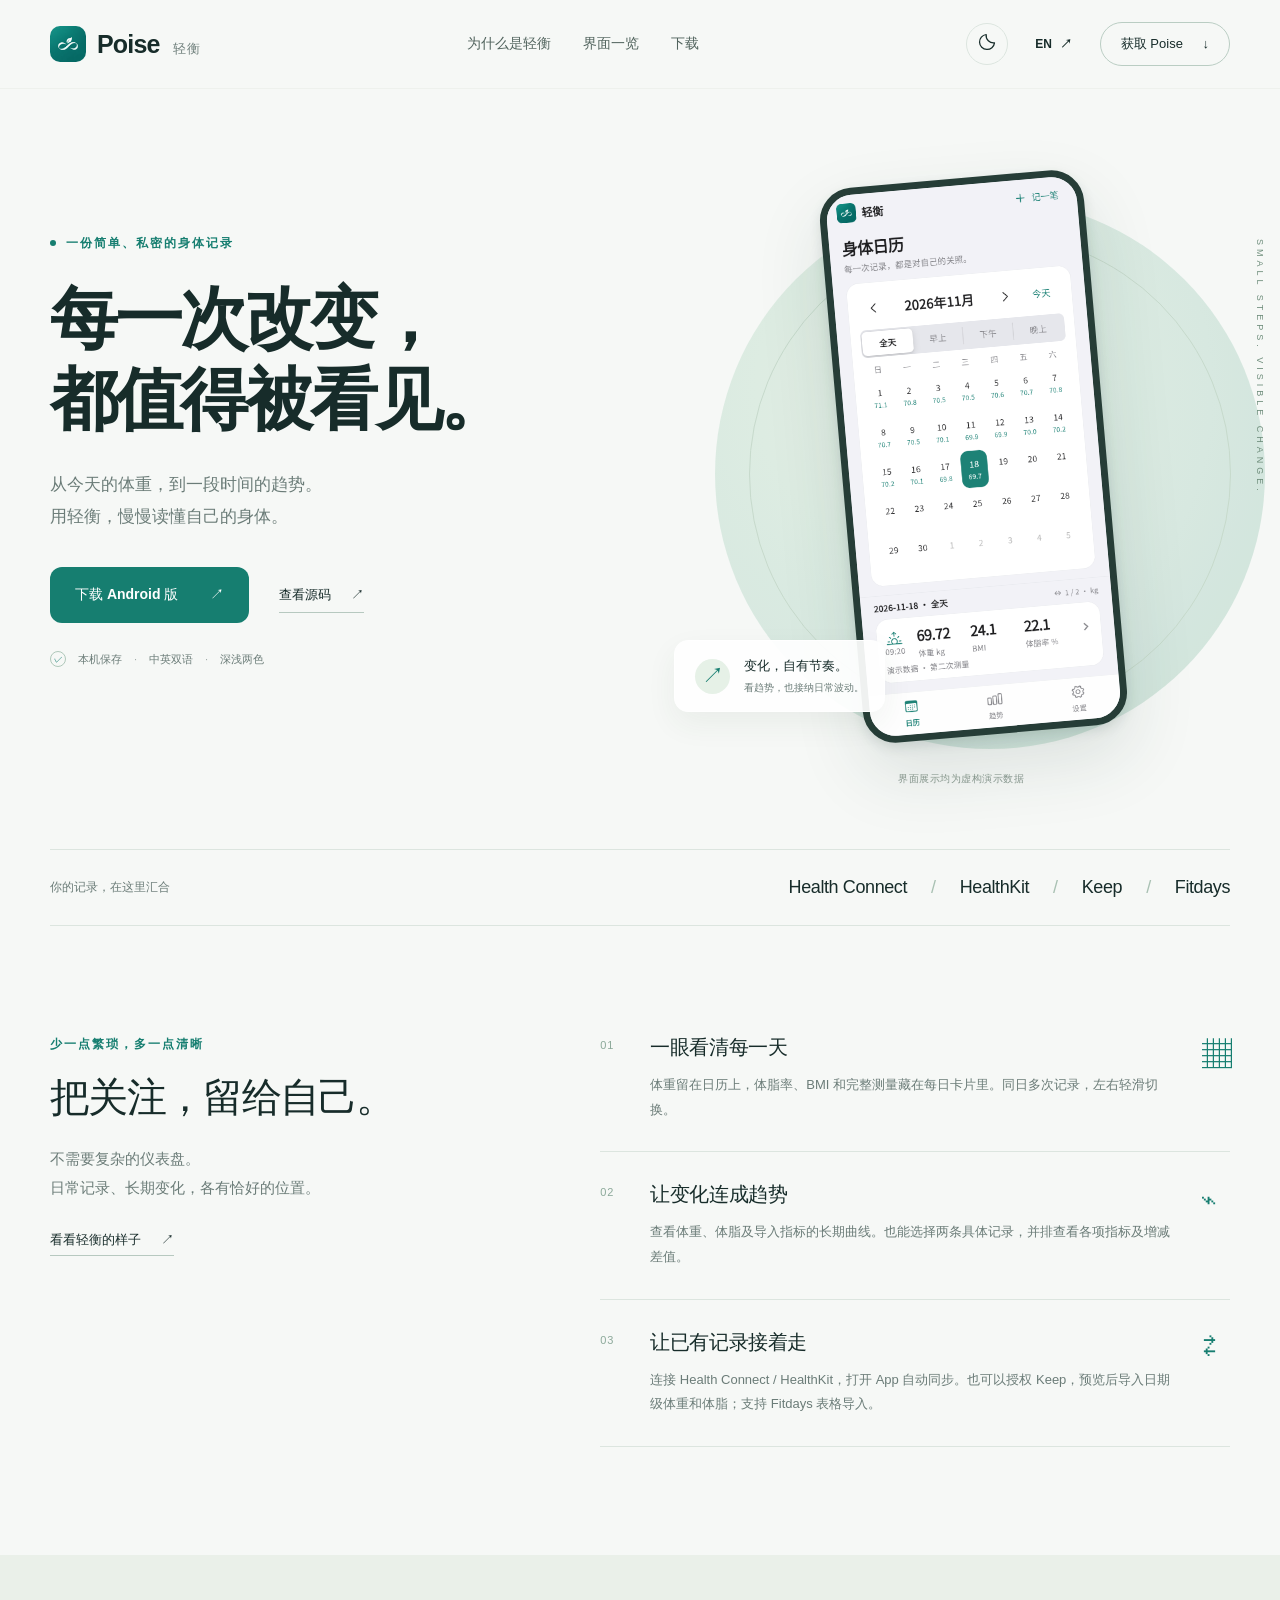
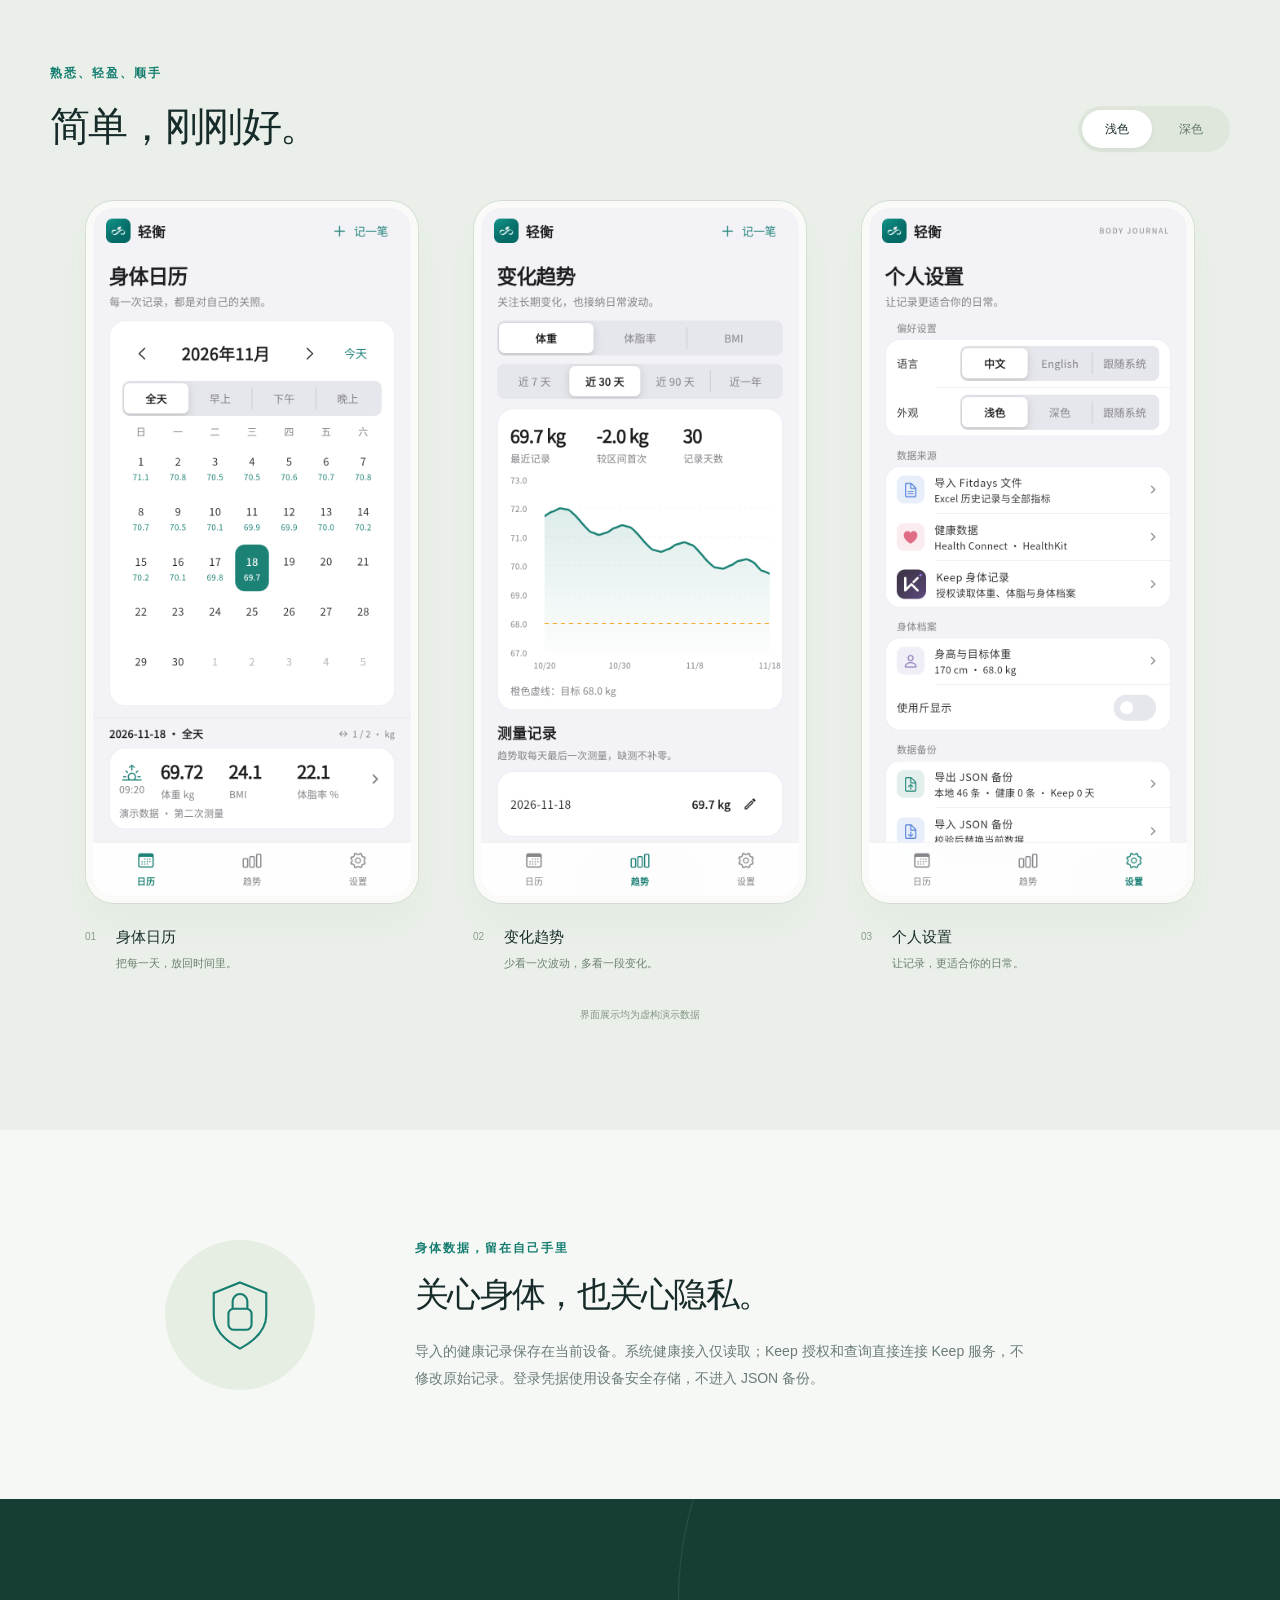
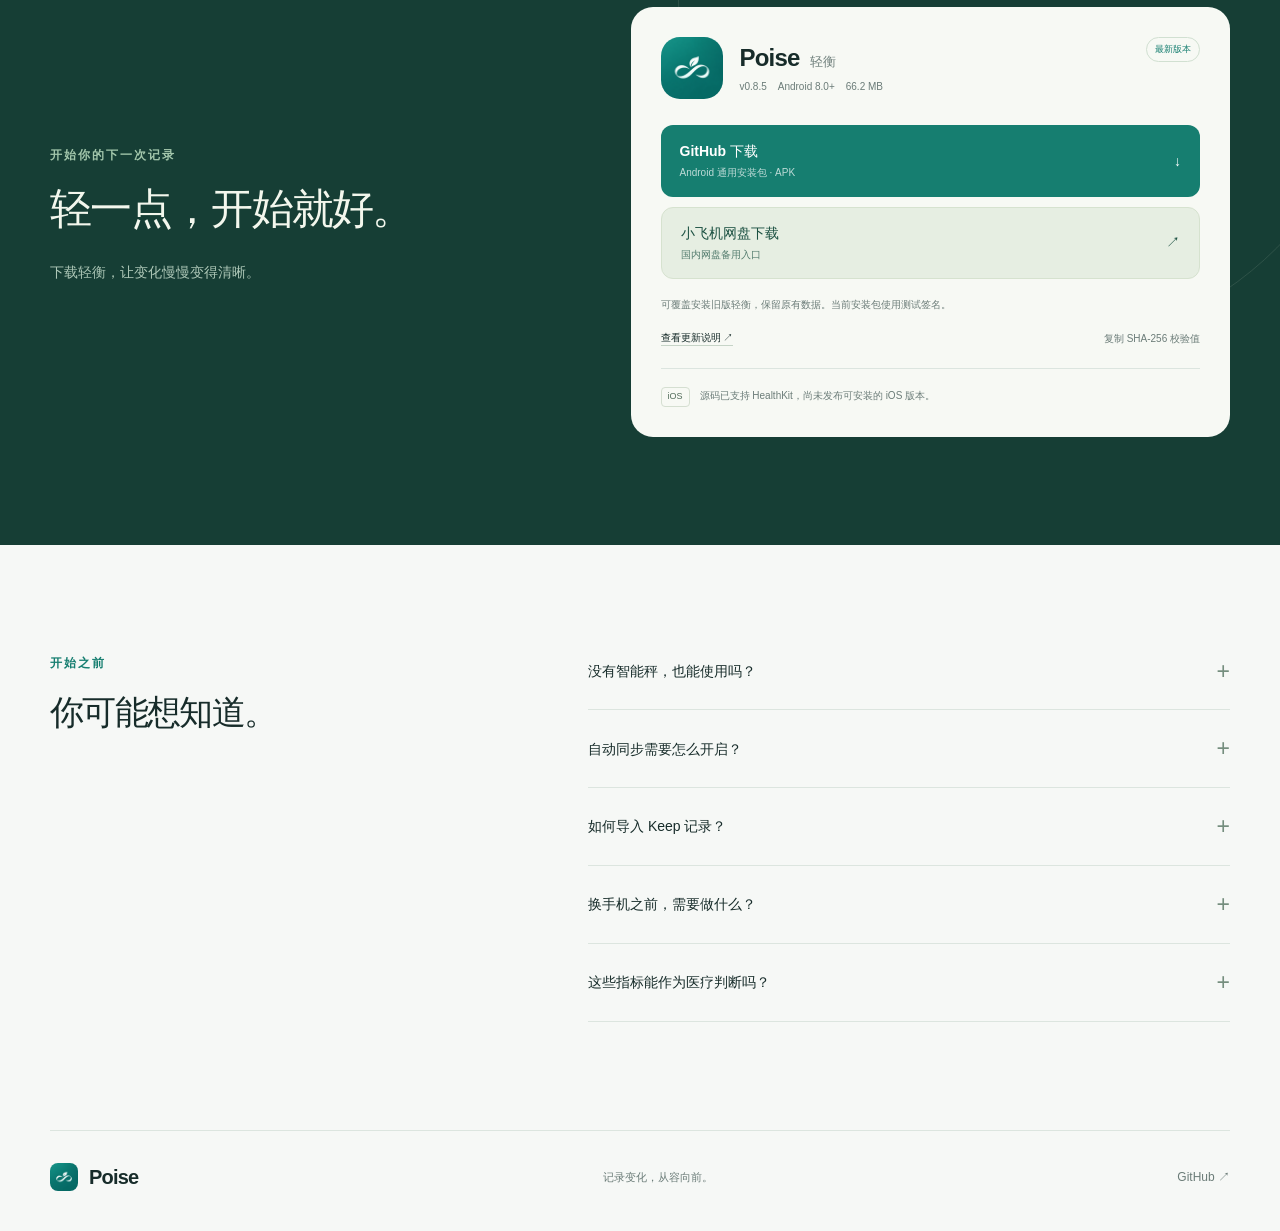
==== commit 06cb5f15: "Publish Poise 0.8.5 downloads and comparison feature on website" ====
--- a/website/index.html
+++ b/website/index.html
@@ -7,7 +7,7 @@
 <link rel="canonical" href="https://poise.onepeak.cn/">
 <meta property="og:url" content="https://poise.onepeak.cn/">
 <meta property="og:title" content="Poise · 轻衡"><meta property="og:description" content="记下每一天，看见慢慢变好的自己。"><meta property="og:image" content="https://poise.onepeak.cn/assets/poise.png">
-<link rel="icon" href="assets/poise.png"><link rel="stylesheet" href="style.css?v=0.8.4-1"><title>Poise · 轻衡 — 看见每一次改变</title>
+<link rel="icon" href="assets/poise.png"><link rel="stylesheet" href="style.css?v=0.8.5-1"><title>Poise · 轻衡 — 看见每一次改变</title>
 </head>
 <body>
 <header class="nav-wrap"><nav class="nav shell" aria-label="Main navigation">
@@ -29,15 +29,15 @@
 <section class="features shell section" id="features"><div class="section-heading"><span class="kicker" data-t="featureKicker">少一点繁琐，多一点清晰</span><h2 data-t="featureTitle">把关注，留给自己。</h2><p data-t="featureLead">不需要复杂的仪表盘。<br>日常记录、长期变化，各有恰好的位置。</p><a class="text-link" href="#screens" data-t="featureLink">看看轻衡的样子 <span>↗</span></a></div>
 <div class="feature-list">
 <article><span class="feature-number">01</span><div><h3 data-t="f1Title">一眼看清每一天</h3><p data-t="f1Body">体重留在日历上，体脂率、BMI 和完整测量藏在每日卡片里。同日多次记录，左右轻滑切换。</p></div><span class="feature-sign" aria-hidden="true">▦</span></article>
-<article><span class="feature-number">02</span><div><h3 data-t="f2Title">让变化连成趋势</h3><p data-t="f2Body">查看体重、体脂及导入指标的长期曲线。切换时间范围，对照目标，也看见真实的日常起伏。</p></div><span class="feature-sign" aria-hidden="true">⌁</span></article>
+<article><span class="feature-number">02</span><div><h3 data-t="f2Title">让变化连成趋势</h3><p data-t="f2Body">查看体重、体脂及导入指标的长期曲线。也能选择两条具体记录，并排查看各项指标及增减差值。</p></div><span class="feature-sign" aria-hidden="true">⌁</span></article>
 <article><span class="feature-number">03</span><div><h3 data-t="f3Title">让已有记录接着走</h3><p data-t="f3Body">连接 Health Connect / HealthKit，打开 App 自动同步。也可以授权 Keep，预览后导入日期级体重和体脂；支持 Fitdays 表格导入。</p></div><span class="feature-sign" aria-hidden="true">⇄</span></article>
 </div></section>
 <section class="screens-section" id="screens"><div class="shell section"><div class="screens-heading"><div><span class="kicker" data-t="screensKicker">熟悉、轻盈、顺手</span><h2 data-t="screensTitle">简单，刚刚好。</h2></div><div class="mode-switch" aria-label="Screenshot appearance"><button class="selected" data-mode="light" aria-pressed="true" data-t="light">浅色</button><button data-mode="dark" aria-pressed="false" data-t="dark">深色</button></div></div>
 <div class="screen-grid"><figure><div class="screen-frame"><img data-shot="calendar" src="assets/calendar.png" width="780" height="1688" loading="lazy" alt="Calendar screenshot"></div><figcaption><span>01</span><strong data-t="screen1">身体日历</strong><small data-t="screen1Sub">把每一天，放回时间里。</small></figcaption></figure><figure><div class="screen-frame"><img data-shot="trend" src="assets/trend.png" width="780" height="1688" loading="lazy" alt="Trends screenshot"></div><figcaption><span>02</span><strong data-t="screen2">变化趋势</strong><small data-t="screen2Sub">少看一次波动，多看一段变化。</small></figcaption></figure><figure><div class="screen-frame"><img data-shot="settings" src="assets/settings.png" width="780" height="1688" loading="lazy" alt="Settings screenshot"></div><figcaption><span>03</span><strong data-t="screen3">个人设置</strong><small data-t="screen3Sub">让记录，更适合你的日常。</small></figcaption></figure></div><p class="screens-caption" data-t="demo">界面展示均为虚构演示数据</p></div></section>
 <section class="privacy shell section"><div class="privacy-symbol" aria-hidden="true"><svg viewBox="0 0 80 80" fill="none"><path d="M40 9 65 19v21c0 15-12 25-25 32C27 65 15 55 15 40V19L40 9Z" stroke="currentColor" stroke-width="2"/><rect x="29" y="34" width="22" height="20" rx="5" stroke="currentColor" stroke-width="2"/><path d="M33 34v-7a7 7 0 0 1 14 0v7" stroke="currentColor" stroke-width="2"/></svg></div><div><span class="kicker" data-t="privacyKicker">身体数据，留在自己手里</span><h2 data-t="privacyTitle">关心身体，也关心隐私。</h2><p data-t="privacyBody">导入的健康记录保存在当前设备。系统健康接入仅读取；Keep 授权和查询直接连接 Keep 服务，不修改原始记录。登录凭据使用设备安全存储，不进入 JSON 备份。</p></div></section>
-<section class="download-section" id="download"><div class="shell section"><div class="download-intro"><span class="kicker" data-t="downloadKicker">开始你的下一次记录</span><h2 data-t="downloadTitle">轻一点，开始就好。</h2><p data-t="downloadLead">下载轻衡，让变化慢慢变得清晰。</p></div><div class="download-card"><div class="app-release"><img src="assets/poise.png" width="76" height="76" alt="Poise app icon"><div><h3>Poise <span data-t="brandSub">轻衡</span></h3><p><span id="version">v0.8.4</span><span>Android 8.0+</span><span id="fileSize">66.1 MB</span></p></div><span class="release-badge" data-t="latest">最新版本</span></div><div class="download-options"><a id="githubDownload" class="button primary" href="https://github.com/FinnWang-CN/Poise/releases/download/v0.8.4/poise-0.8.4-universal.apk"><span><strong data-t="githubGet">GitHub 下载</strong><small data-t="apkLabel">Android 通用安装包 · APK</small></span><span aria-hidden="true">↓</span></a><a id="mirrorDownload" class="button mirror" href="https://share.feijipan.com/s/DozxnfLf" target="_blank" rel="noopener"><span><strong data-t="mirrorGet">小飞机网盘下载</strong><small id="mirrorHint" data-t="mirrorReady">国内网盘备用入口</small></span><span aria-hidden="true">↗</span></a></div><p class="install-note" data-t="installNote">可覆盖安装旧版轻衡，保留原有数据。当前安装包使用测试签名。</p><div class="release-links"><a id="releaseNotes" href="https://github.com/FinnWang-CN/Poise/releases/tag/v0.8.4" target="_blank" rel="noopener" data-t="releaseNotes">查看更新说明 ↗</a><button id="checksum" data-t="checksum">复制 SHA-256 校验值</button></div><p class="ios-note"><span>iOS</span><span data-t="iosNote">源码已支持 HealthKit，尚未发布可安装的 iOS 版本。</span></p></div></div></section>
+<section class="download-section" id="download"><div class="shell section"><div class="download-intro"><span class="kicker" data-t="downloadKicker">开始你的下一次记录</span><h2 data-t="downloadTitle">轻一点，开始就好。</h2><p data-t="downloadLead">下载轻衡，让变化慢慢变得清晰。</p></div><div class="download-card"><div class="app-release"><img src="assets/poise.png" width="76" height="76" alt="Poise app icon"><div><h3>Poise <span data-t="brandSub">轻衡</span></h3><p><span id="version">v0.8.5</span><span>Android 8.0+</span><span id="fileSize">66.2 MB</span></p></div><span class="release-badge" data-t="latest">最新版本</span></div><div class="download-options"><a id="githubDownload" class="button primary" href="https://github.com/FinnWang-CN/Poise/releases/download/v0.8.5/poise-0.8.5-universal.apk"><span><strong data-t="githubGet">GitHub 下载</strong><small data-t="apkLabel">Android 通用安装包 · APK</small></span><span aria-hidden="true">↓</span></a><a id="mirrorDownload" class="button mirror" href="https://share.feijipan.com/s/dNzfiiUz" target="_blank" rel="noopener"><span><strong data-t="mirrorGet">小飞机网盘下载</strong><small id="mirrorHint" data-t="mirrorReady">国内网盘备用入口</small></span><span aria-hidden="true">↗</span></a></div><p class="install-note" data-t="installNote">可覆盖安装旧版轻衡，保留原有数据。当前安装包使用测试签名。</p><div class="release-links"><a id="releaseNotes" href="https://github.com/FinnWang-CN/Poise/releases/tag/v0.8.5" target="_blank" rel="noopener" data-t="releaseNotes">查看更新说明 ↗</a><button id="checksum" data-t="checksum">复制 SHA-256 校验值</button></div><p class="ios-note"><span>iOS</span><span data-t="iosNote">源码已支持 HealthKit，尚未发布可安装的 iOS 版本。</span></p></div></div></section>
 <section class="faq shell section"><div><span class="kicker" data-t="faqKicker">开始之前</span><h2 data-t="faqTitle">你可能想知道。</h2></div><div class="faq-list"><details><summary data-t="q1">没有智能秤，也能使用吗？</summary><p data-t="a1">可以。你可以手动记录体重、体脂率与备注，也可以导入 Fitdays 导出的 .xlsx 历史记录。</p></details><details><summary data-t="q2">自动同步需要怎么开启？</summary><p data-t="a2">首次进入“设置 → 健康数据”，点击“授权并读取”完成连接。之后打开或回到 App 时会自动同步，可随时关闭。Android 当前最多读取近 30 天，且需要其他 App 已向系统写入记录。</p></details><details><summary data-t="q5">如何导入 Keep 记录？</summary><p data-t="a5">进入“设置 → Keep 身体记录”，检测到本机 Keep 后直接唤起授权；未安装时先安装并登录 Keep。确认授权后需手动返回 Poise。读取完成会弹出底部预览面板，确认按钮固定在底部，关闭不保存；保存后显示导入成功提示。最新身高可选导入；Keep BMI 单独预览。缺少测量时间时显示“仅日期”。当前 Keep 需手动预览导入，不自动同步；Android / iOS 原生 App 支持，网页版不支持连接。</p></details><details><summary data-t="q3">换手机之前，需要做什么？</summary><p data-t="a3">请先在设置中导出 JSON 备份并妥善保存，再在新设备导入。卸载 App 或清理数据可能导致本地记录丢失。</p></details><details><summary data-t="q4">这些指标能作为医疗判断吗？</summary><p data-t="a4">Poise 用于个人记录和趋势观察。体脂率来自测量或手动填写，BMI 按当前身高计算，均不用于医疗诊断。</p></details></div></section>
 </main>
 <footer class="shell footer"><a href="#" class="brand"><img src="assets/poise.png" width="28" height="28" alt=""><span>Poise</span></a><p data-t="footer">记录变化，从容向前。</p><a href="https://github.com/FinnWang-CN/Poise" target="_blank" rel="noopener">GitHub ↗</a></footer>
-<div id="toast" role="status" aria-live="polite"></div><script src="app.js?v=0.8.4-1"></script>
+<div id="toast" role="status" aria-live="polite"></div><script src="app.js?v=0.8.5-1"></script>
 </body></html>
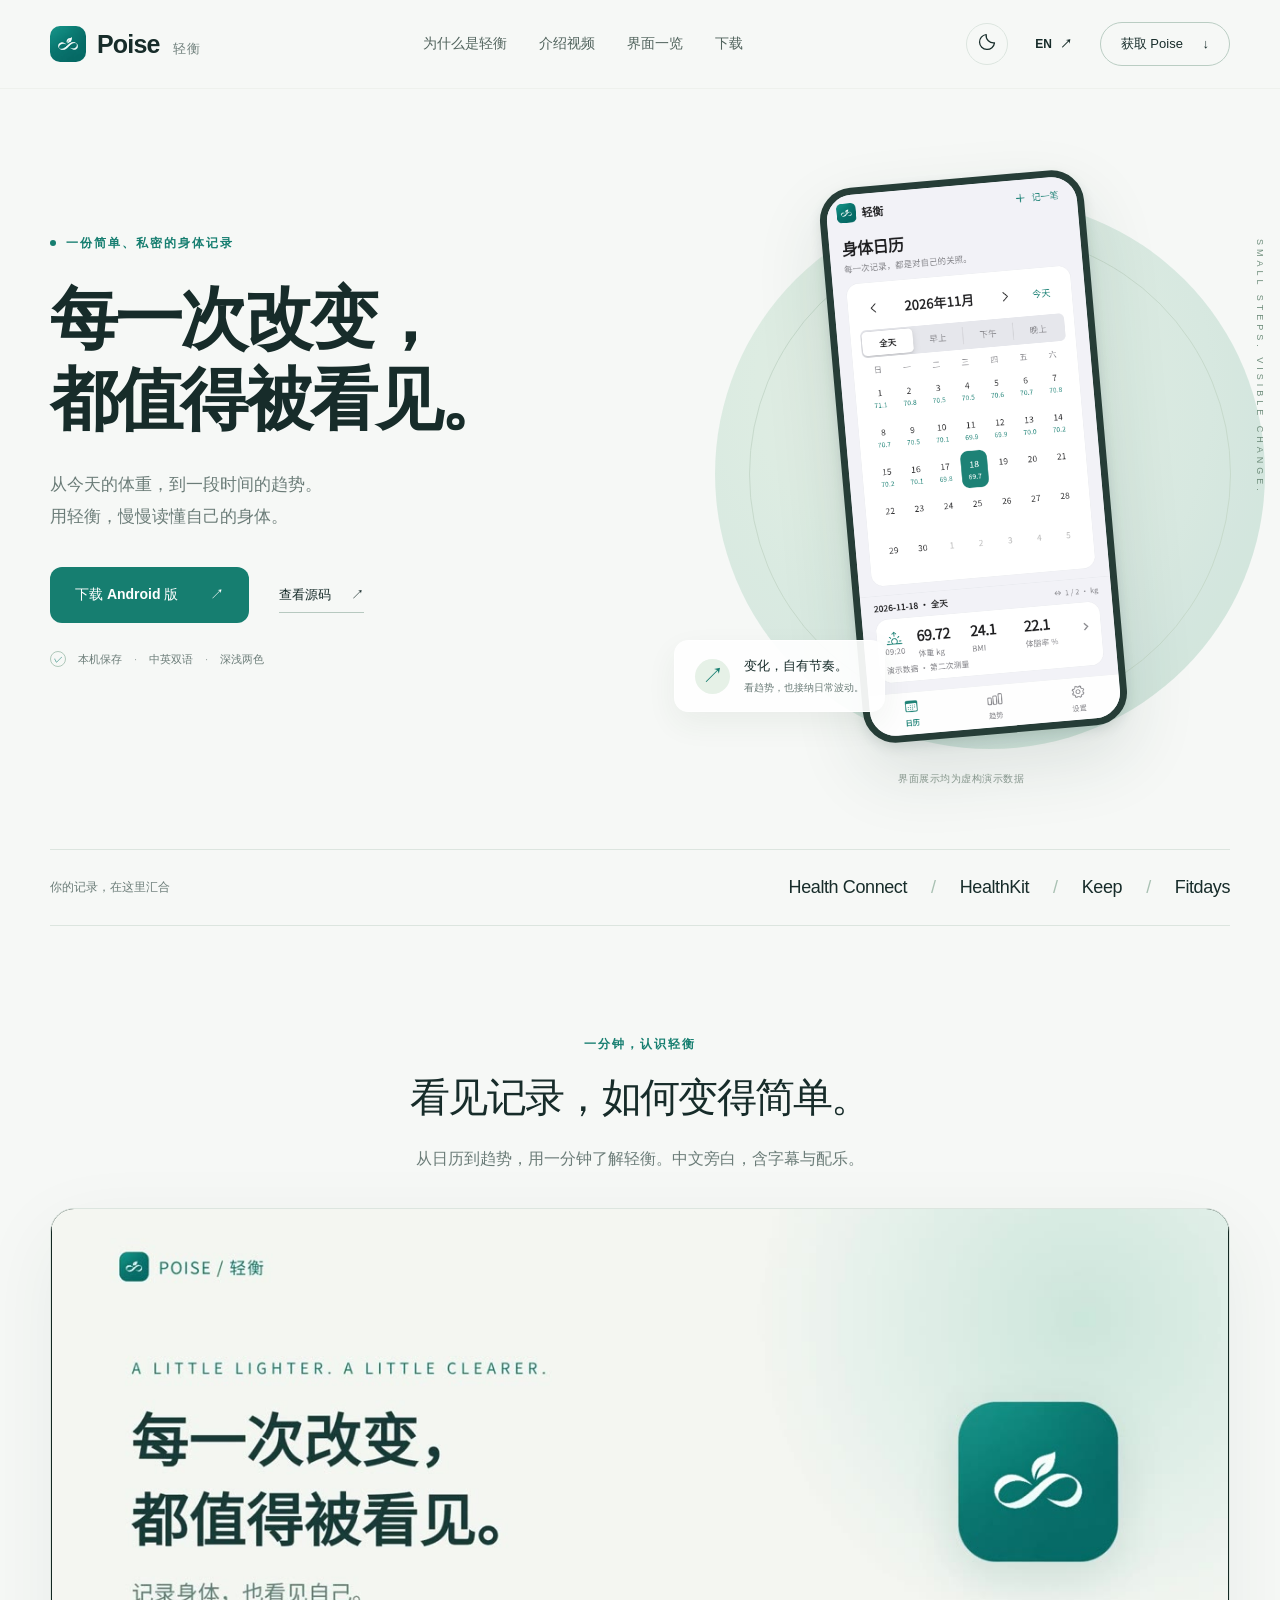
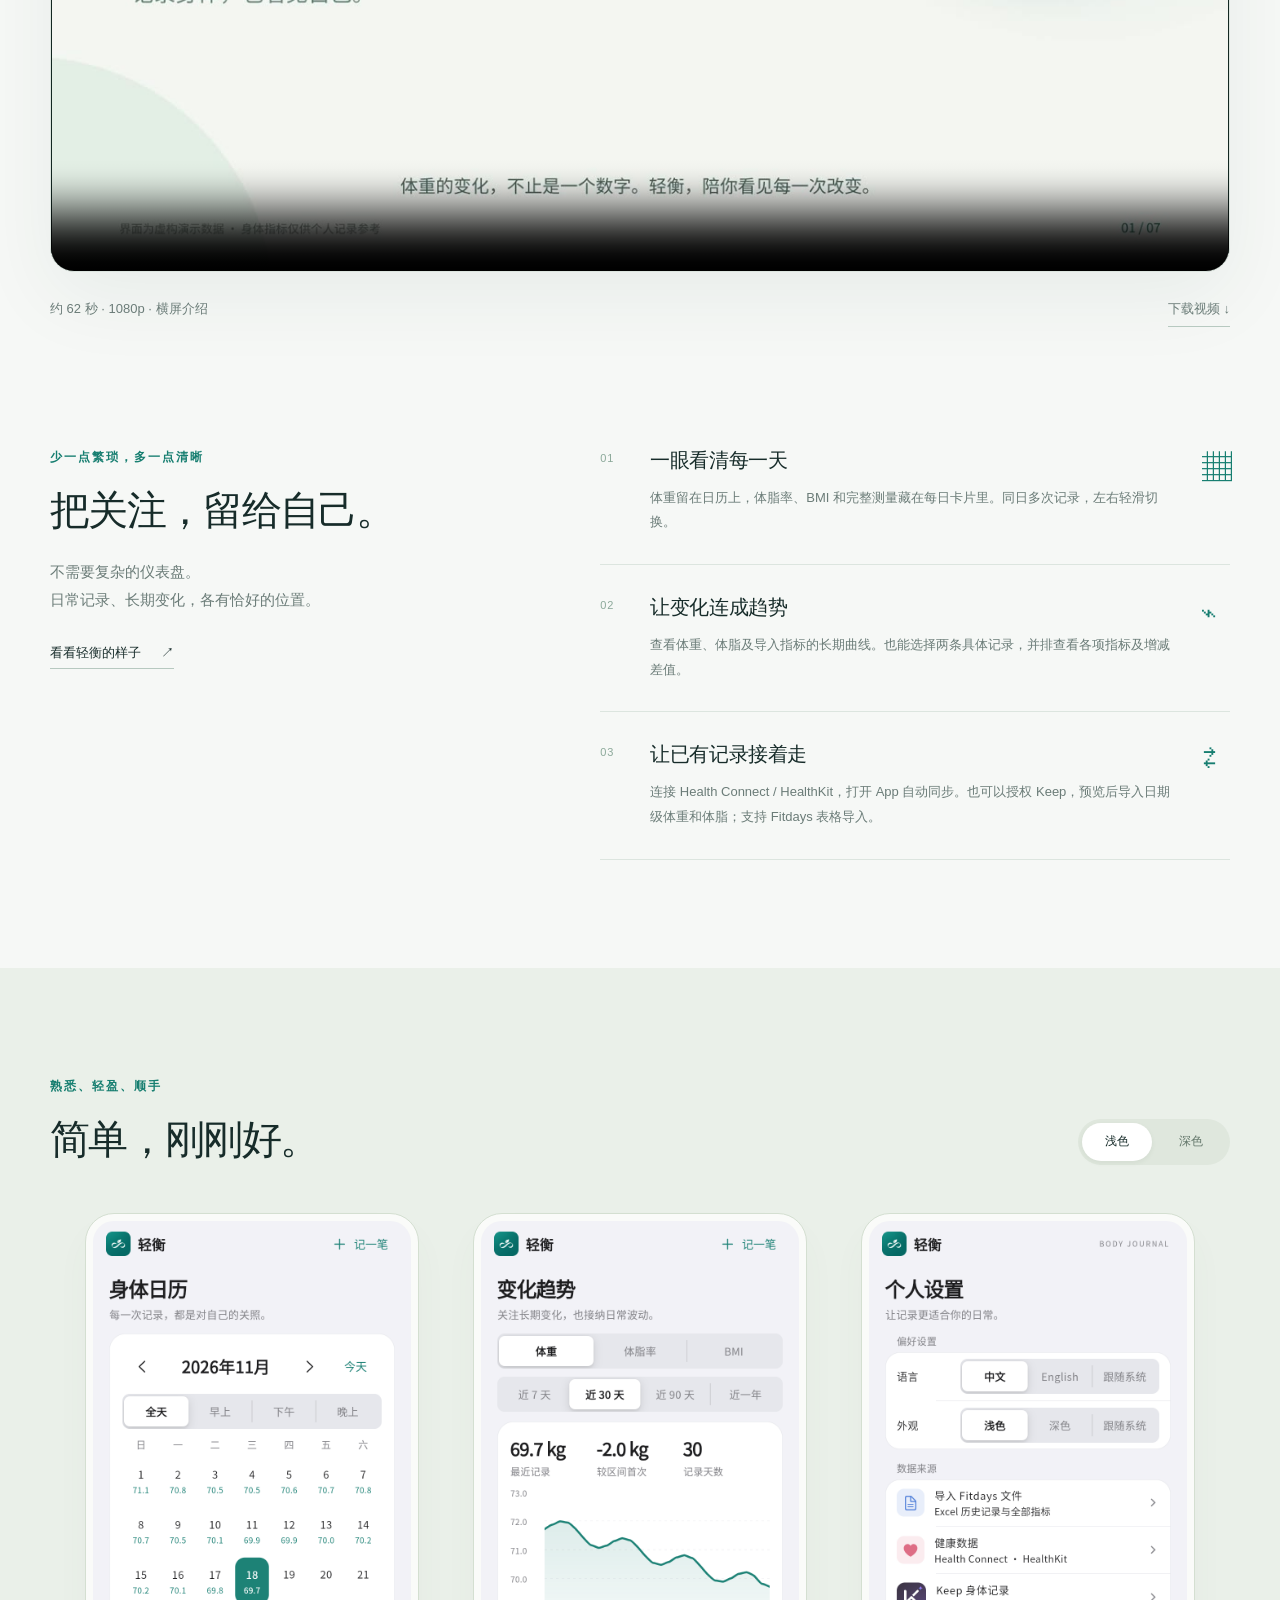
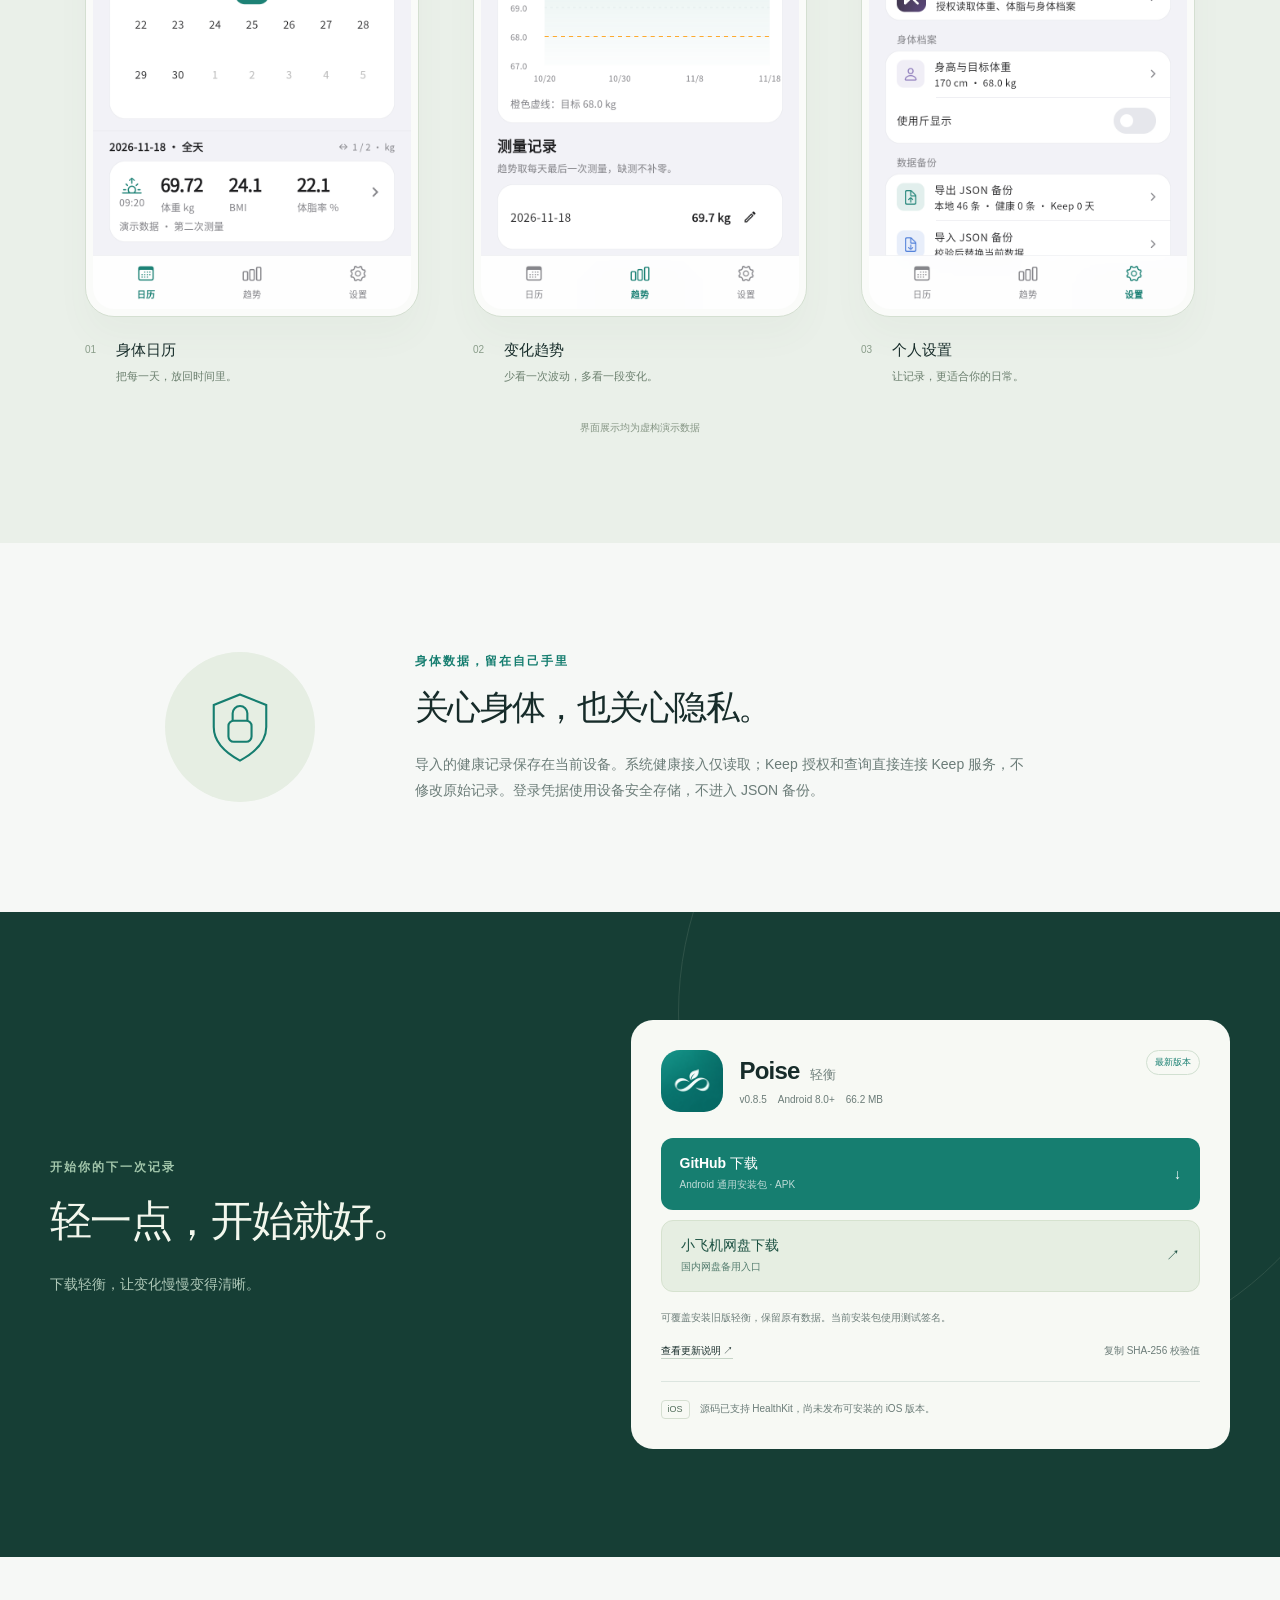
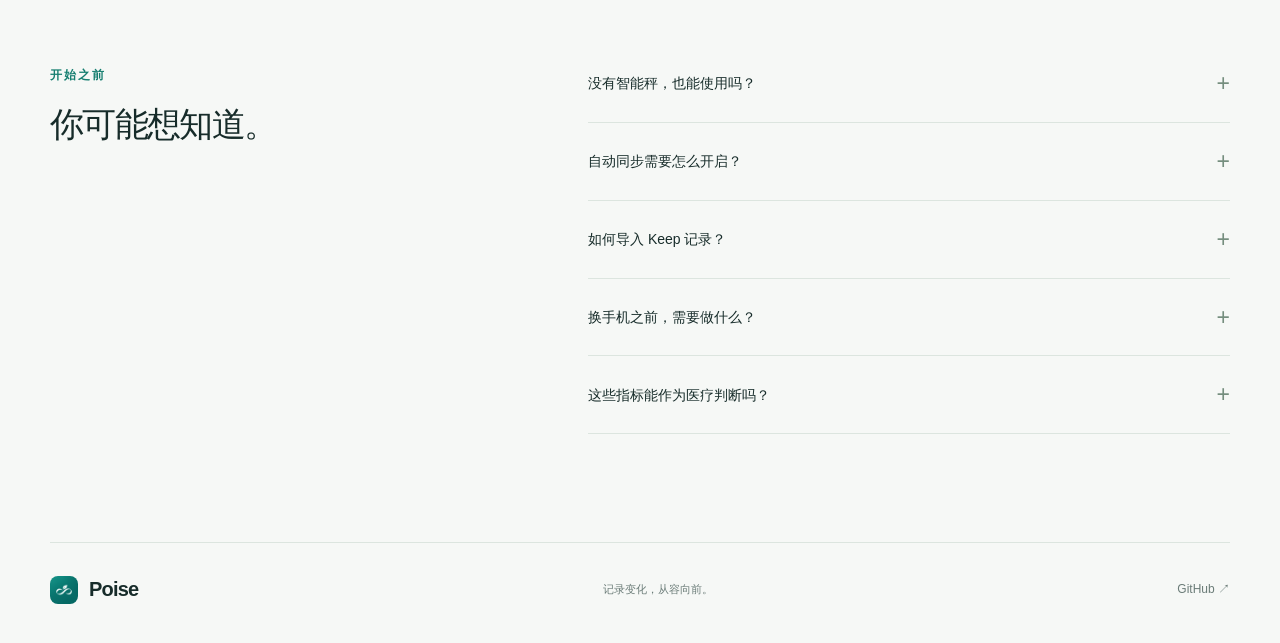
==== commit 4aa0e477: "Add landscape introduction video to Poise website" ====
--- a/website/index.html
+++ b/website/index.html
@@ -7,12 +7,12 @@
 <link rel="canonical" href="https://poise.onepeak.cn/">
 <meta property="og:url" content="https://poise.onepeak.cn/">
 <meta property="og:title" content="Poise · 轻衡"><meta property="og:description" content="记下每一天，看见慢慢变好的自己。"><meta property="og:image" content="https://poise.onepeak.cn/assets/poise.png">
-<link rel="icon" href="assets/poise.png"><link rel="stylesheet" href="style.css?v=0.8.5-1"><title>Poise · 轻衡 — 看见每一次改变</title>
+<link rel="icon" href="assets/poise.png"><link rel="stylesheet" href="style.css?v=0.8.5-video-1"><title>Poise · 轻衡 — 看见每一次改变</title>
 </head>
 <body>
 <header class="nav-wrap"><nav class="nav shell" aria-label="Main navigation">
 <a href="#" class="brand"><img src="assets/poise.png" width="36" height="36" alt=""><span>Poise <small data-t="brandSub">轻衡</small></span></a>
-<div class="nav-links"><a href="#features" data-t="navFeatures">为什么是轻衡</a><a href="#screens" data-t="navScreens">界面一览</a><a href="#download" data-t="navDownload">下载</a></div>
+<div class="nav-links"><a href="#features" data-t="navFeatures">为什么是轻衡</a><a href="#intro" data-t="navVideo">介绍视频</a><a href="#screens" data-t="navScreens">界面一览</a><a href="#download" data-t="navDownload">下载</a></div>
 <div class="nav-actions"><button id="themeToggle" class="theme-toggle" type="button" aria-label="切换到深色" title="切换到深色" aria-pressed="false"><span aria-hidden="true"><svg viewBox="0 0 24 24"><path d="M21 13a9 9 0 0 1-10-10A9 9 0 1 0 21 13Z"/></svg></span></button><button id="language" class="lang" aria-label="Switch language">EN <span>↗</span></button><a href="#download" class="small-button" data-t="navGet">获取 Poise <span>↓</span></a></div>
 </nav></header>
 <main>
@@ -26,6 +26,11 @@
 <div class="hero-visual"><div class="orb"></div><span class="orbit-text" aria-hidden="true">SMALL STEPS. VISIBLE CHANGE.</span><div class="phone hero-phone"><img id="heroShot" src="assets/calendar.png" alt="Poise 日历界面，展示虚构演示数据" width="780" height="1688"></div><div class="floating-note"><span class="note-icon">↗</span><div><strong data-t="floatTitle">变化，自有节奏。</strong><small data-t="floatSub">看趋势，也接纳日常波动。</small></div></div><div class="demo-note" data-t="demo">界面展示均为虚构演示数据</div></div>
 </section>
 <div class="support-strip shell"><span data-t="stripTitle">你的记录，在这里汇合</span><div>Health Connect <span class="dot">/</span> HealthKit <span class="dot">/</span> Keep <span class="dot">/</span> Fitdays</div></div>
+<section class="video-section shell section" id="intro" aria-labelledby="video-title">
+<div class="video-heading"><span class="kicker" data-t="videoKicker">一分钟，认识轻衡</span><h2 id="video-title" data-t="videoTitle">看见记录，如何变得简单。</h2><p data-t="videoLead">从日历到趋势，用一分钟了解轻衡。中文旁白，含字幕与配乐。</p></div>
+<div class="video-player"><video controls playsinline preload="none" poster="assets/video/poise-intro-poster.jpg" width="1920" height="1080" aria-labelledby="video-title"><source src="assets/video/poise-intro.mp4" type="video/mp4"><p data-t="videoFallback">浏览器暂不支持播放，请使用下方链接下载视频。</p></video></div>
+<div class="video-details"><span data-t="videoMeta">约 62 秒 · 1080p · 横屏介绍</span><a href="assets/video/poise-intro.mp4" download="Poise-Intro.mp4" class="text-link" data-t="videoDownload">下载视频 ↓</a></div>
+</section>
 <section class="features shell section" id="features"><div class="section-heading"><span class="kicker" data-t="featureKicker">少一点繁琐，多一点清晰</span><h2 data-t="featureTitle">把关注，留给自己。</h2><p data-t="featureLead">不需要复杂的仪表盘。<br>日常记录、长期变化，各有恰好的位置。</p><a class="text-link" href="#screens" data-t="featureLink">看看轻衡的样子 <span>↗</span></a></div>
 <div class="feature-list">
 <article><span class="feature-number">01</span><div><h3 data-t="f1Title">一眼看清每一天</h3><p data-t="f1Body">体重留在日历上，体脂率、BMI 和完整测量藏在每日卡片里。同日多次记录，左右轻滑切换。</p></div><span class="feature-sign" aria-hidden="true">▦</span></article>
@@ -39,5 +44,5 @@
 <section class="faq shell section"><div><span class="kicker" data-t="faqKicker">开始之前</span><h2 data-t="faqTitle">你可能想知道。</h2></div><div class="faq-list"><details><summary data-t="q1">没有智能秤，也能使用吗？</summary><p data-t="a1">可以。你可以手动记录体重、体脂率与备注，也可以导入 Fitdays 导出的 .xlsx 历史记录。</p></details><details><summary data-t="q2">自动同步需要怎么开启？</summary><p data-t="a2">首次进入“设置 → 健康数据”，点击“授权并读取”完成连接。之后打开或回到 App 时会自动同步，可随时关闭。Android 当前最多读取近 30 天，且需要其他 App 已向系统写入记录。</p></details><details><summary data-t="q5">如何导入 Keep 记录？</summary><p data-t="a5">进入“设置 → Keep 身体记录”，检测到本机 Keep 后直接唤起授权；未安装时先安装并登录 Keep。确认授权后需手动返回 Poise。读取完成会弹出底部预览面板，确认按钮固定在底部，关闭不保存；保存后显示导入成功提示。最新身高可选导入；Keep BMI 单独预览。缺少测量时间时显示“仅日期”。当前 Keep 需手动预览导入，不自动同步；Android / iOS 原生 App 支持，网页版不支持连接。</p></details><details><summary data-t="q3">换手机之前，需要做什么？</summary><p data-t="a3">请先在设置中导出 JSON 备份并妥善保存，再在新设备导入。卸载 App 或清理数据可能导致本地记录丢失。</p></details><details><summary data-t="q4">这些指标能作为医疗判断吗？</summary><p data-t="a4">Poise 用于个人记录和趋势观察。体脂率来自测量或手动填写，BMI 按当前身高计算，均不用于医疗诊断。</p></details></div></section>
 </main>
 <footer class="shell footer"><a href="#" class="brand"><img src="assets/poise.png" width="28" height="28" alt=""><span>Poise</span></a><p data-t="footer">记录变化，从容向前。</p><a href="https://github.com/FinnWang-CN/Poise" target="_blank" rel="noopener">GitHub ↗</a></footer>
-<div id="toast" role="status" aria-live="polite"></div><script src="app.js?v=0.8.5-1"></script>
+<div id="toast" role="status" aria-live="polite"></div><script src="app.js?v=0.8.5-video-1"></script>
 </body></html>
--- a/website/style.css
+++ b/website/style.css
@@ -30,3 +30,5 @@
 
 .theme-toggle svg{width:20px;height:20px;fill:none;stroke:currentColor;stroke-width:1.5;stroke-linecap:round;stroke-linejoin:round}
 @media(min-width:1051px) and (max-width:1449px){.hero-visual .orb,.hero-visual .orbit-text{right:-35px}}
+
+.video-section{scroll-margin-top:95px;padding-bottom:12px}.video-heading{max-width:800px;margin:0 auto 34px;text-align:center}.video-heading p{color:var(--muted);font-size:16px;line-height:1.8}.video-player{aspect-ratio:16/9;border:1px solid var(--line);border-radius:24px;overflow:hidden;background:#132822;box-shadow:0 24px 80px #143e2d10}.video-player video{width:100%;height:100%;display:block;object-fit:contain}.video-details{display:flex;justify-content:space-between;align-items:center;gap:16px;margin-top:20px;font-size:13px;color:var(--muted)}.video-details .text-link{white-space:nowrap}@media(max-width:760px){.video-heading{margin-bottom:22px}.video-heading h2{font-size:29px}.video-heading p{font-size:13px}.video-player{border-radius:14px}.video-details{font-size:11px;gap:10px;flex-wrap:wrap}.video-section{padding-bottom:0}}
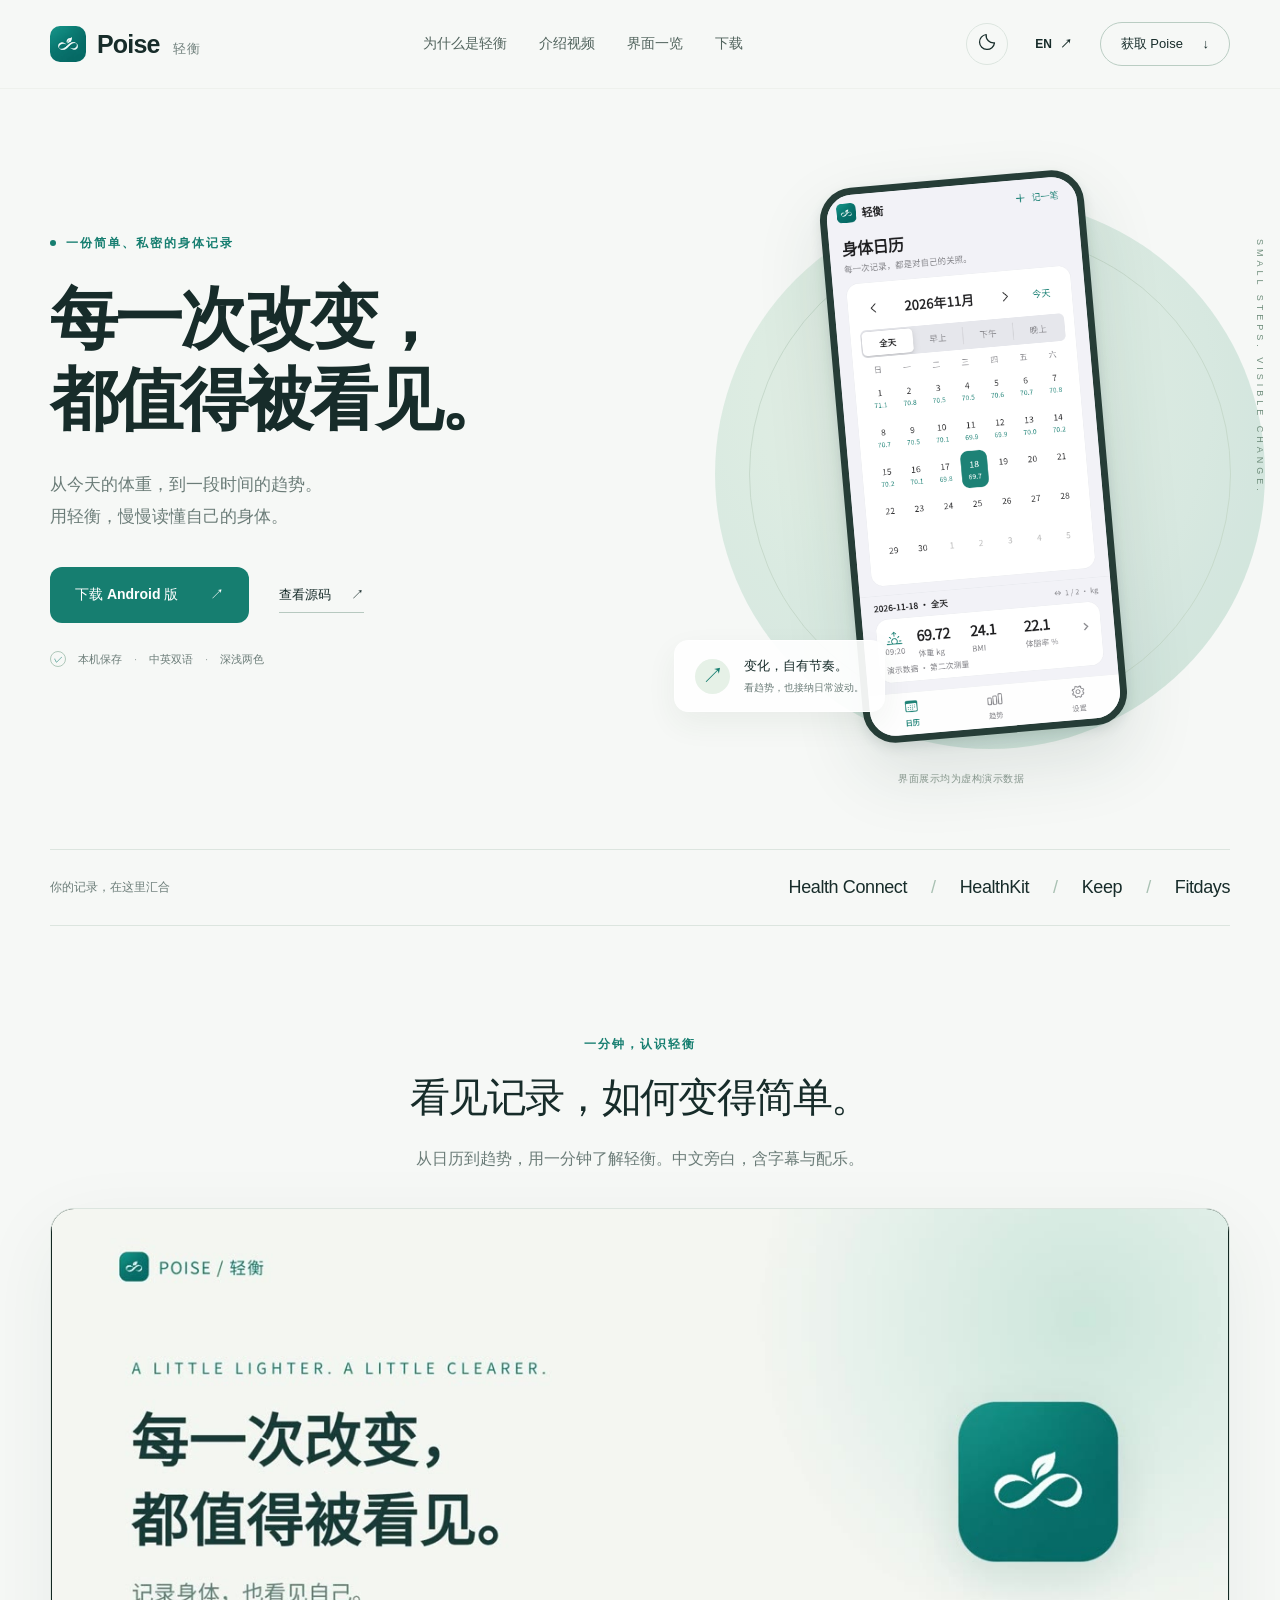
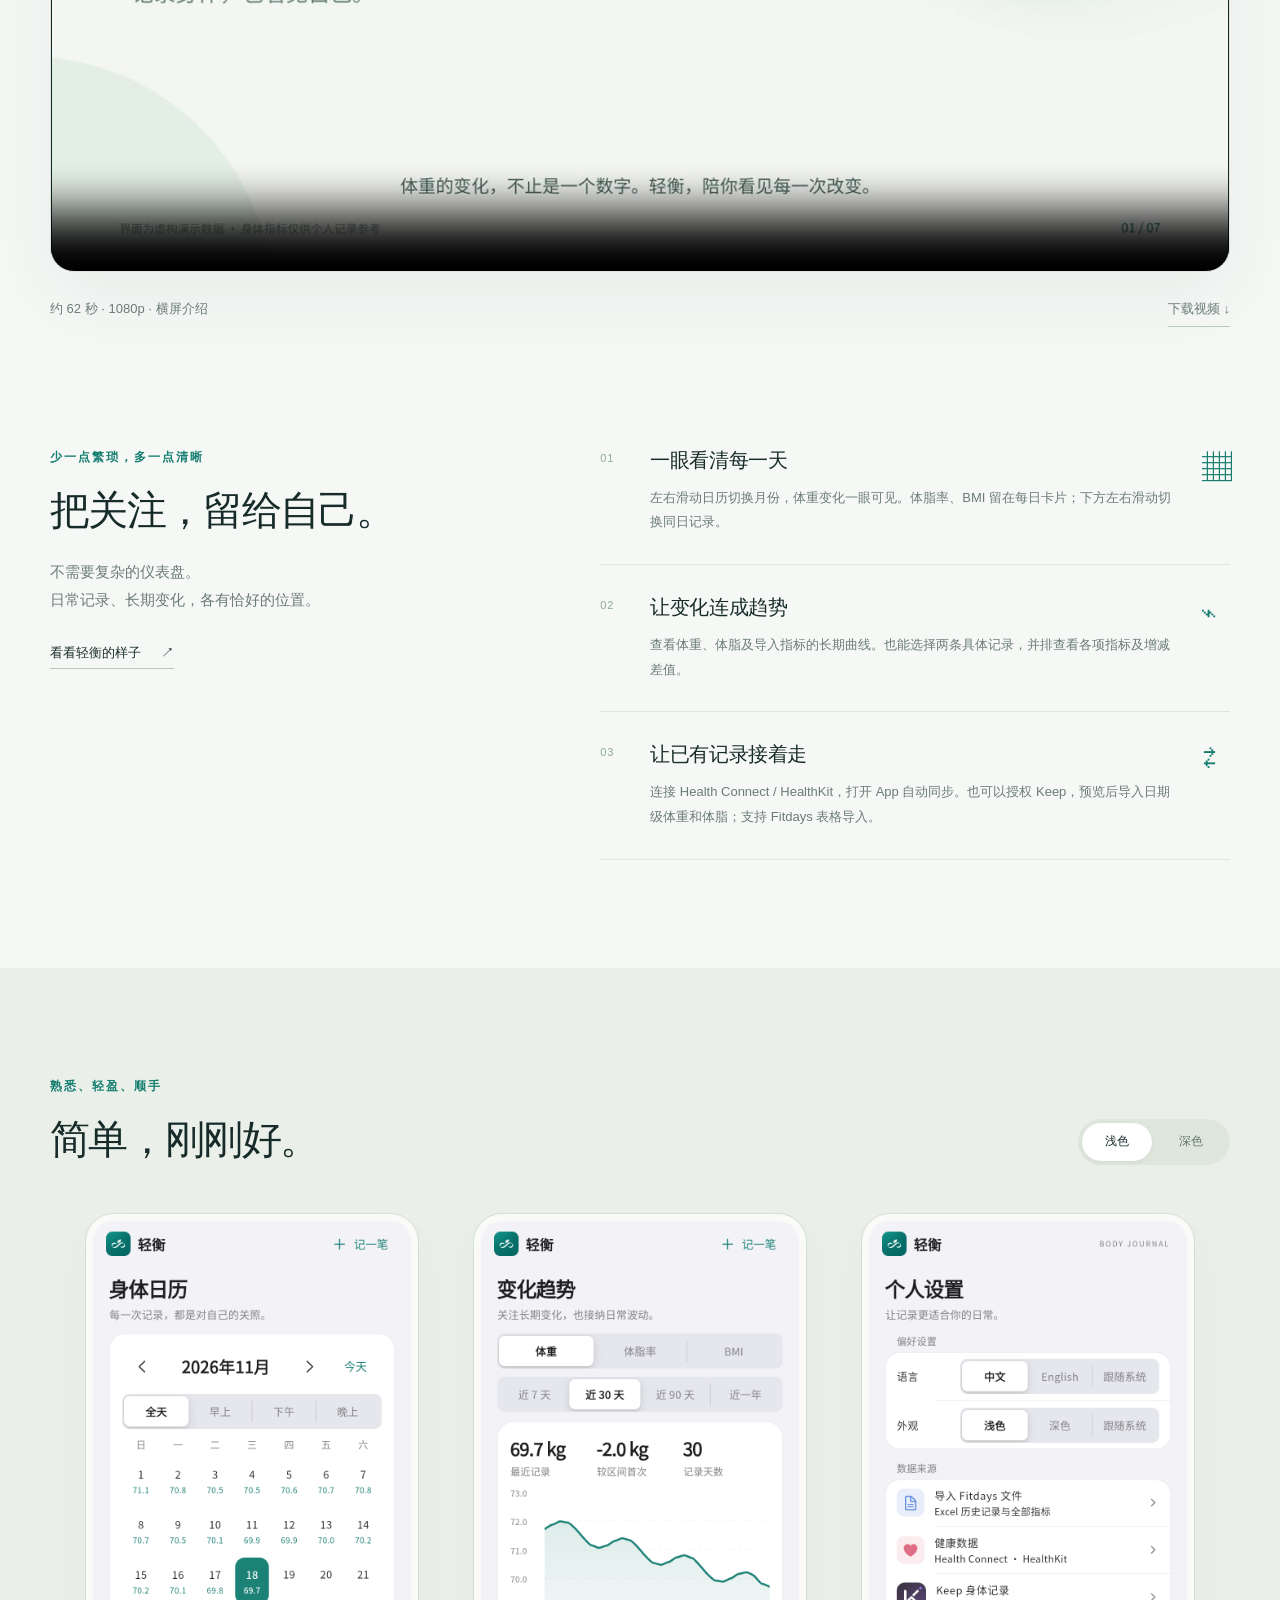
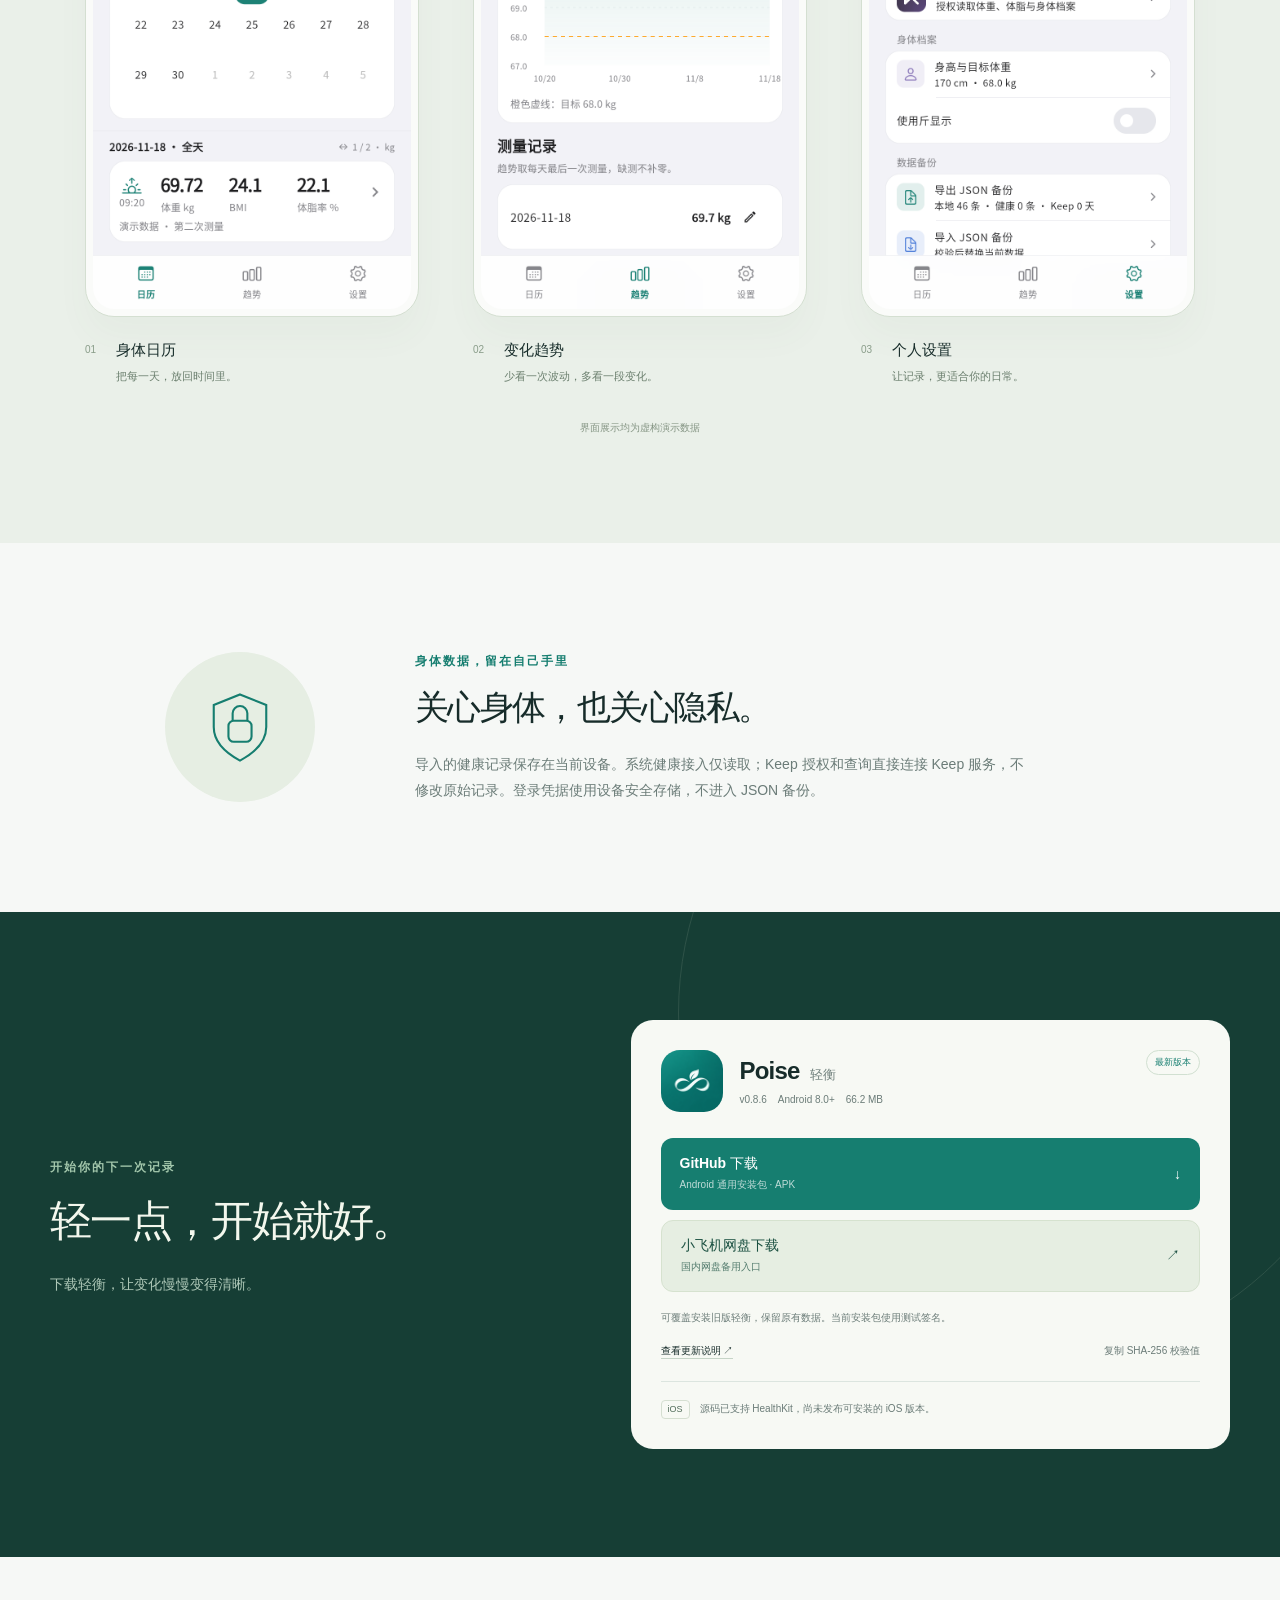
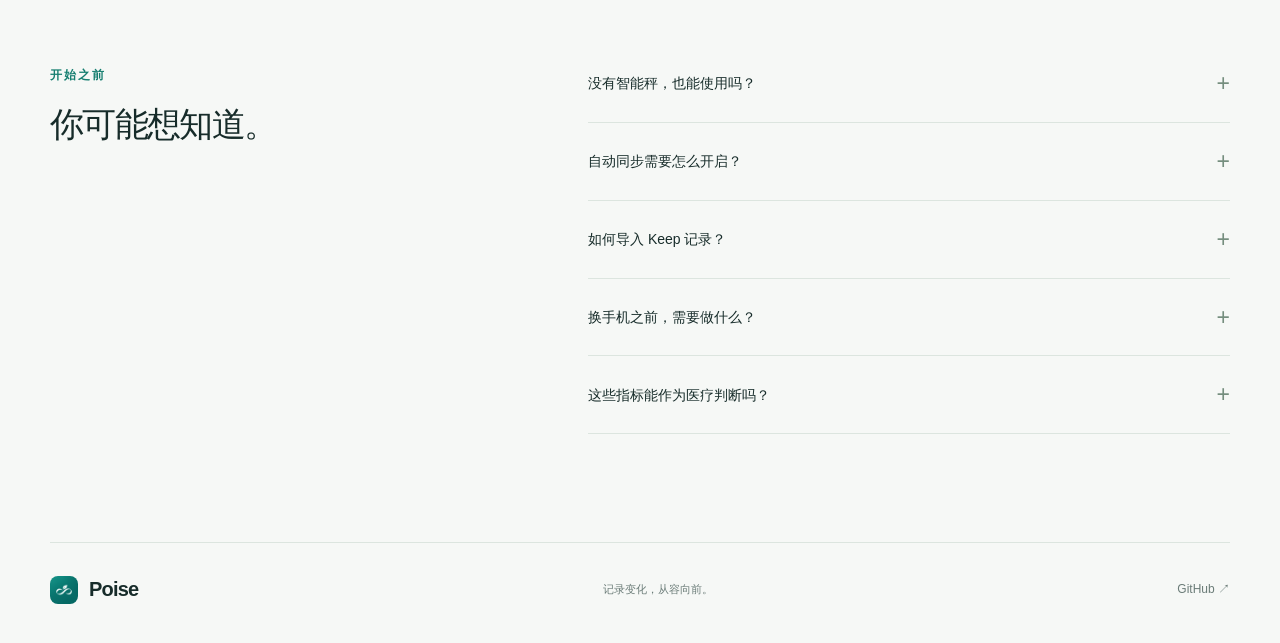
==== commit 3cf3d2b9: "Update website to Poise 0.8.6 with swipe navigation" ====
--- a/website/index.html
+++ b/website/index.html
@@ -7,7 +7,7 @@
 <link rel="canonical" href="https://poise.onepeak.cn/">
 <meta property="og:url" content="https://poise.onepeak.cn/">
 <meta property="og:title" content="Poise · 轻衡"><meta property="og:description" content="记下每一天，看见慢慢变好的自己。"><meta property="og:image" content="https://poise.onepeak.cn/assets/poise.png">
-<link rel="icon" href="assets/poise.png"><link rel="stylesheet" href="style.css?v=0.8.5-video-1"><title>Poise · 轻衡 — 看见每一次改变</title>
+<link rel="icon" href="assets/poise.png"><link rel="stylesheet" href="style.css?v=0.8.6-video-1"><title>Poise · 轻衡 — 看见每一次改变</title>
 </head>
 <body>
 <header class="nav-wrap"><nav class="nav shell" aria-label="Main navigation">
@@ -33,16 +33,16 @@
 </section>
 <section class="features shell section" id="features"><div class="section-heading"><span class="kicker" data-t="featureKicker">少一点繁琐，多一点清晰</span><h2 data-t="featureTitle">把关注，留给自己。</h2><p data-t="featureLead">不需要复杂的仪表盘。<br>日常记录、长期变化，各有恰好的位置。</p><a class="text-link" href="#screens" data-t="featureLink">看看轻衡的样子 <span>↗</span></a></div>
 <div class="feature-list">
-<article><span class="feature-number">01</span><div><h3 data-t="f1Title">一眼看清每一天</h3><p data-t="f1Body">体重留在日历上，体脂率、BMI 和完整测量藏在每日卡片里。同日多次记录，左右轻滑切换。</p></div><span class="feature-sign" aria-hidden="true">▦</span></article>
+<article><span class="feature-number">01</span><div><h3 data-t="f1Title">一眼看清每一天</h3><p data-t="f1Body">左右滑动日历切换月份，体重变化一眼可见。体脂率、BMI 留在每日卡片；下方左右滑动切换同日记录。</p></div><span class="feature-sign" aria-hidden="true">▦</span></article>
 <article><span class="feature-number">02</span><div><h3 data-t="f2Title">让变化连成趋势</h3><p data-t="f2Body">查看体重、体脂及导入指标的长期曲线。也能选择两条具体记录，并排查看各项指标及增减差值。</p></div><span class="feature-sign" aria-hidden="true">⌁</span></article>
 <article><span class="feature-number">03</span><div><h3 data-t="f3Title">让已有记录接着走</h3><p data-t="f3Body">连接 Health Connect / HealthKit，打开 App 自动同步。也可以授权 Keep，预览后导入日期级体重和体脂；支持 Fitdays 表格导入。</p></div><span class="feature-sign" aria-hidden="true">⇄</span></article>
 </div></section>
 <section class="screens-section" id="screens"><div class="shell section"><div class="screens-heading"><div><span class="kicker" data-t="screensKicker">熟悉、轻盈、顺手</span><h2 data-t="screensTitle">简单，刚刚好。</h2></div><div class="mode-switch" aria-label="Screenshot appearance"><button class="selected" data-mode="light" aria-pressed="true" data-t="light">浅色</button><button data-mode="dark" aria-pressed="false" data-t="dark">深色</button></div></div>
 <div class="screen-grid"><figure><div class="screen-frame"><img data-shot="calendar" src="assets/calendar.png" width="780" height="1688" loading="lazy" alt="Calendar screenshot"></div><figcaption><span>01</span><strong data-t="screen1">身体日历</strong><small data-t="screen1Sub">把每一天，放回时间里。</small></figcaption></figure><figure><div class="screen-frame"><img data-shot="trend" src="assets/trend.png" width="780" height="1688" loading="lazy" alt="Trends screenshot"></div><figcaption><span>02</span><strong data-t="screen2">变化趋势</strong><small data-t="screen2Sub">少看一次波动，多看一段变化。</small></figcaption></figure><figure><div class="screen-frame"><img data-shot="settings" src="assets/settings.png" width="780" height="1688" loading="lazy" alt="Settings screenshot"></div><figcaption><span>03</span><strong data-t="screen3">个人设置</strong><small data-t="screen3Sub">让记录，更适合你的日常。</small></figcaption></figure></div><p class="screens-caption" data-t="demo">界面展示均为虚构演示数据</p></div></section>
 <section class="privacy shell section"><div class="privacy-symbol" aria-hidden="true"><svg viewBox="0 0 80 80" fill="none"><path d="M40 9 65 19v21c0 15-12 25-25 32C27 65 15 55 15 40V19L40 9Z" stroke="currentColor" stroke-width="2"/><rect x="29" y="34" width="22" height="20" rx="5" stroke="currentColor" stroke-width="2"/><path d="M33 34v-7a7 7 0 0 1 14 0v7" stroke="currentColor" stroke-width="2"/></svg></div><div><span class="kicker" data-t="privacyKicker">身体数据，留在自己手里</span><h2 data-t="privacyTitle">关心身体，也关心隐私。</h2><p data-t="privacyBody">导入的健康记录保存在当前设备。系统健康接入仅读取；Keep 授权和查询直接连接 Keep 服务，不修改原始记录。登录凭据使用设备安全存储，不进入 JSON 备份。</p></div></section>
-<section class="download-section" id="download"><div class="shell section"><div class="download-intro"><span class="kicker" data-t="downloadKicker">开始你的下一次记录</span><h2 data-t="downloadTitle">轻一点，开始就好。</h2><p data-t="downloadLead">下载轻衡，让变化慢慢变得清晰。</p></div><div class="download-card"><div class="app-release"><img src="assets/poise.png" width="76" height="76" alt="Poise app icon"><div><h3>Poise <span data-t="brandSub">轻衡</span></h3><p><span id="version">v0.8.5</span><span>Android 8.0+</span><span id="fileSize">66.2 MB</span></p></div><span class="release-badge" data-t="latest">最新版本</span></div><div class="download-options"><a id="githubDownload" class="button primary" href="https://github.com/FinnWang-CN/Poise/releases/download/v0.8.5/poise-0.8.5-universal.apk"><span><strong data-t="githubGet">GitHub 下载</strong><small data-t="apkLabel">Android 通用安装包 · APK</small></span><span aria-hidden="true">↓</span></a><a id="mirrorDownload" class="button mirror" href="https://share.feijipan.com/s/dNzfiiUz" target="_blank" rel="noopener"><span><strong data-t="mirrorGet">小飞机网盘下载</strong><small id="mirrorHint" data-t="mirrorReady">国内网盘备用入口</small></span><span aria-hidden="true">↗</span></a></div><p class="install-note" data-t="installNote">可覆盖安装旧版轻衡，保留原有数据。当前安装包使用测试签名。</p><div class="release-links"><a id="releaseNotes" href="https://github.com/FinnWang-CN/Poise/releases/tag/v0.8.5" target="_blank" rel="noopener" data-t="releaseNotes">查看更新说明 ↗</a><button id="checksum" data-t="checksum">复制 SHA-256 校验值</button></div><p class="ios-note"><span>iOS</span><span data-t="iosNote">源码已支持 HealthKit，尚未发布可安装的 iOS 版本。</span></p></div></div></section>
+<section class="download-section" id="download"><div class="shell section"><div class="download-intro"><span class="kicker" data-t="downloadKicker">开始你的下一次记录</span><h2 data-t="downloadTitle">轻一点，开始就好。</h2><p data-t="downloadLead">下载轻衡，让变化慢慢变得清晰。</p></div><div class="download-card"><div class="app-release"><img src="assets/poise.png" width="76" height="76" alt="Poise app icon"><div><h3>Poise <span data-t="brandSub">轻衡</span></h3><p><span id="version">v0.8.6</span><span>Android 8.0+</span><span id="fileSize">66.2 MB</span></p></div><span class="release-badge" data-t="latest">最新版本</span></div><div class="download-options"><a id="githubDownload" class="button primary" href="https://github.com/FinnWang-CN/Poise/releases/download/v0.8.6/poise-0.8.6-universal.apk"><span><strong data-t="githubGet">GitHub 下载</strong><small data-t="apkLabel">Android 通用安装包 · APK</small></span><span aria-hidden="true">↓</span></a><a id="mirrorDownload" class="button mirror" href="https://share.feijipan.com/s/T5zpfMoC" target="_blank" rel="noopener"><span><strong data-t="mirrorGet">小飞机网盘下载</strong><small id="mirrorHint" data-t="mirrorReady">国内网盘备用入口</small></span><span aria-hidden="true">↗</span></a></div><p class="install-note" data-t="installNote">可覆盖安装旧版轻衡，保留原有数据。当前安装包使用测试签名。</p><div class="release-links"><a id="releaseNotes" href="https://github.com/FinnWang-CN/Poise/releases/tag/v0.8.6" target="_blank" rel="noopener" data-t="releaseNotes">查看更新说明 ↗</a><button id="checksum" data-t="checksum">复制 SHA-256 校验值</button></div><p class="ios-note"><span>iOS</span><span data-t="iosNote">源码已支持 HealthKit，尚未发布可安装的 iOS 版本。</span></p></div></div></section>
 <section class="faq shell section"><div><span class="kicker" data-t="faqKicker">开始之前</span><h2 data-t="faqTitle">你可能想知道。</h2></div><div class="faq-list"><details><summary data-t="q1">没有智能秤，也能使用吗？</summary><p data-t="a1">可以。你可以手动记录体重、体脂率与备注，也可以导入 Fitdays 导出的 .xlsx 历史记录。</p></details><details><summary data-t="q2">自动同步需要怎么开启？</summary><p data-t="a2">首次进入“设置 → 健康数据”，点击“授权并读取”完成连接。之后打开或回到 App 时会自动同步，可随时关闭。Android 当前最多读取近 30 天，且需要其他 App 已向系统写入记录。</p></details><details><summary data-t="q5">如何导入 Keep 记录？</summary><p data-t="a5">进入“设置 → Keep 身体记录”，检测到本机 Keep 后直接唤起授权；未安装时先安装并登录 Keep。确认授权后需手动返回 Poise。读取完成会弹出底部预览面板，确认按钮固定在底部，关闭不保存；保存后显示导入成功提示。最新身高可选导入；Keep BMI 单独预览。缺少测量时间时显示“仅日期”。当前 Keep 需手动预览导入，不自动同步；Android / iOS 原生 App 支持，网页版不支持连接。</p></details><details><summary data-t="q3">换手机之前，需要做什么？</summary><p data-t="a3">请先在设置中导出 JSON 备份并妥善保存，再在新设备导入。卸载 App 或清理数据可能导致本地记录丢失。</p></details><details><summary data-t="q4">这些指标能作为医疗判断吗？</summary><p data-t="a4">Poise 用于个人记录和趋势观察。体脂率来自测量或手动填写，BMI 按当前身高计算，均不用于医疗诊断。</p></details></div></section>
 </main>
 <footer class="shell footer"><a href="#" class="brand"><img src="assets/poise.png" width="28" height="28" alt=""><span>Poise</span></a><p data-t="footer">记录变化，从容向前。</p><a href="https://github.com/FinnWang-CN/Poise" target="_blank" rel="noopener">GitHub ↗</a></footer>
-<div id="toast" role="status" aria-live="polite"></div><script src="app.js?v=0.8.5-video-1"></script>
+<div id="toast" role="status" aria-live="polite"></div><script src="app.js?v=0.8.6-video-1"></script>
 </body></html>
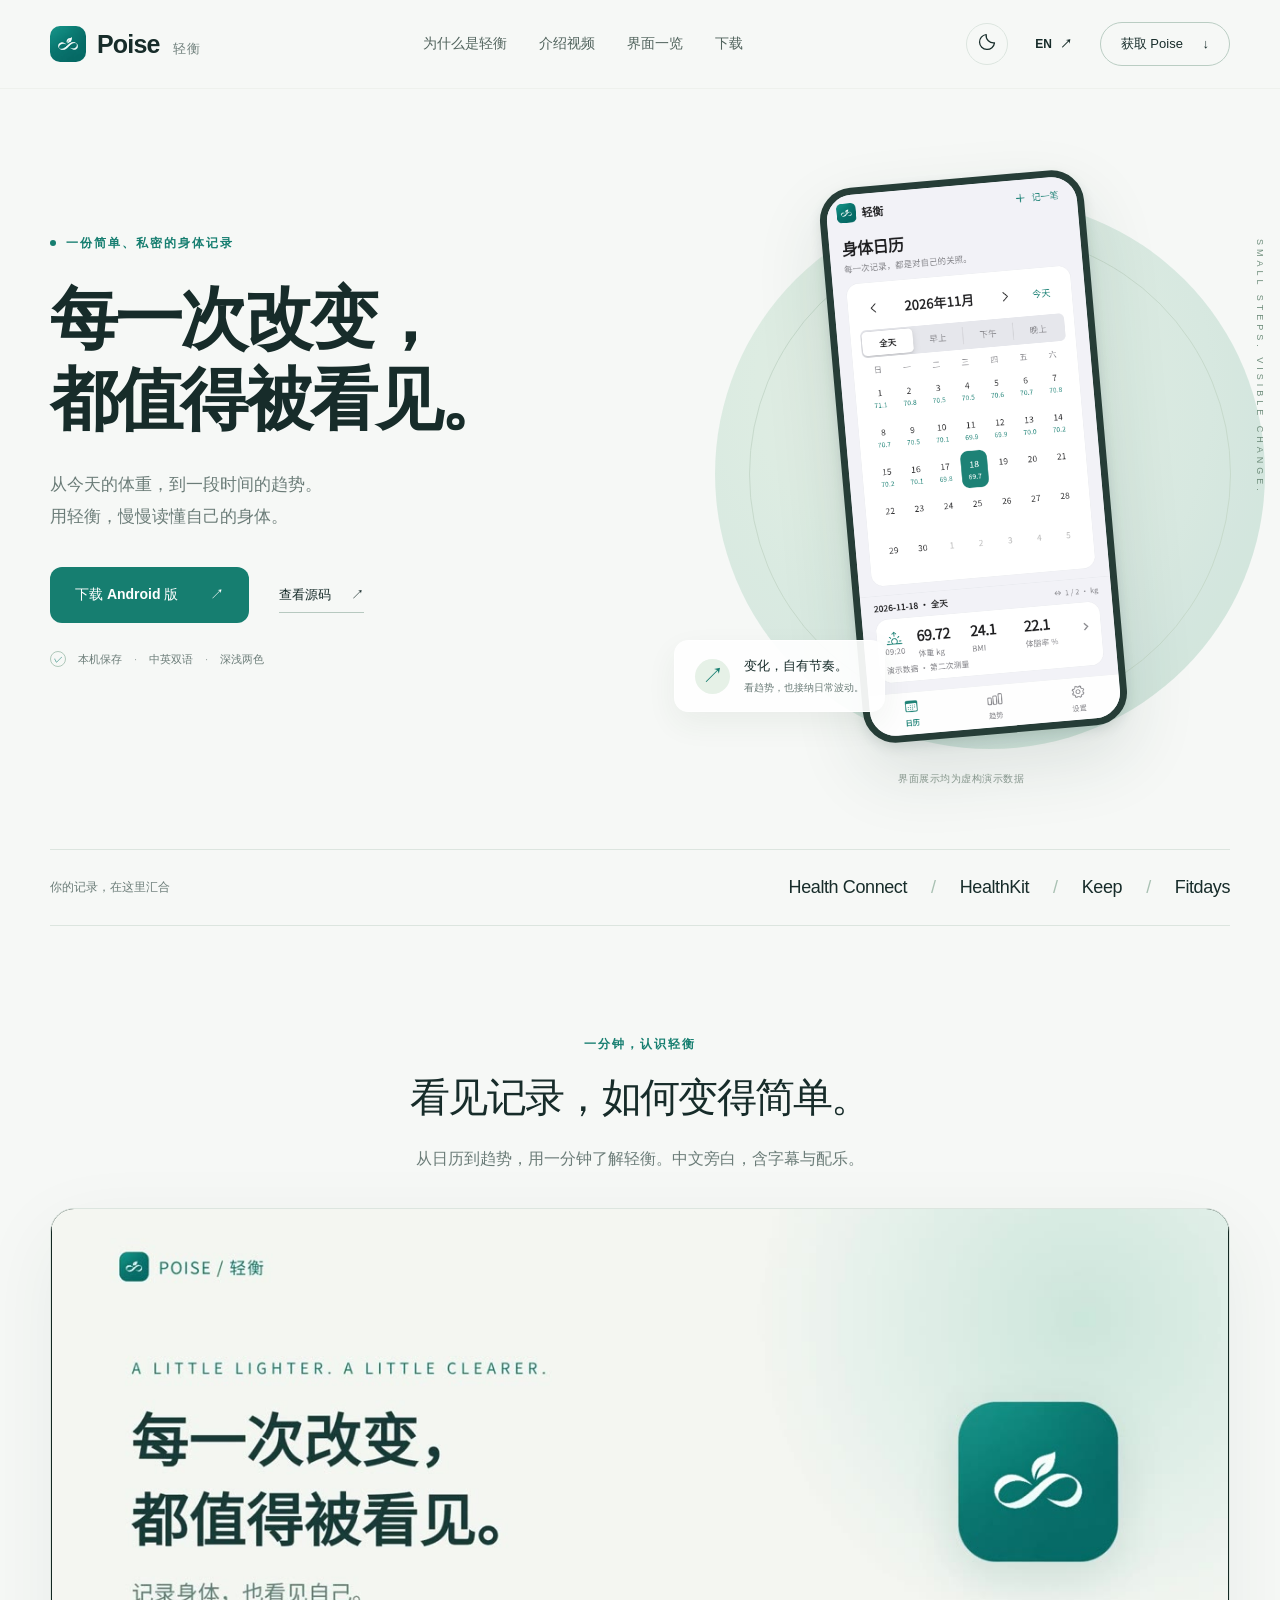
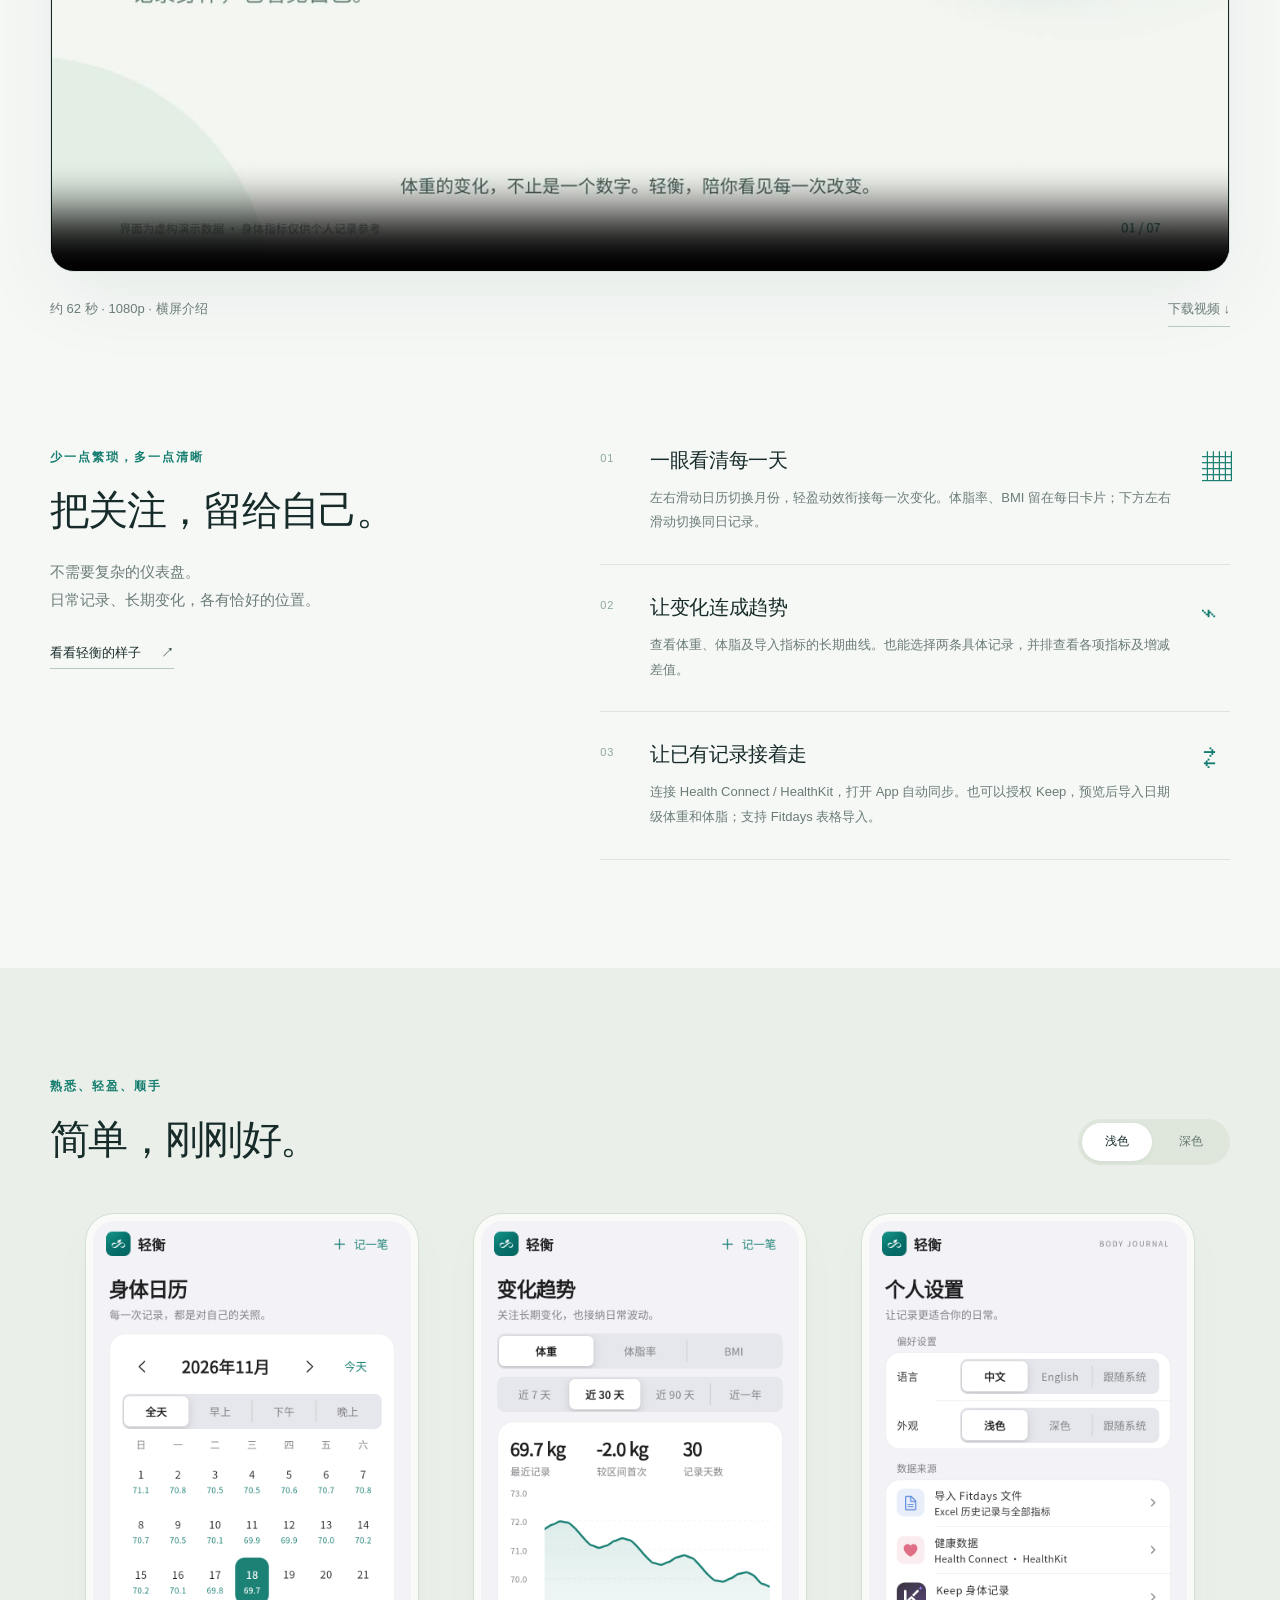
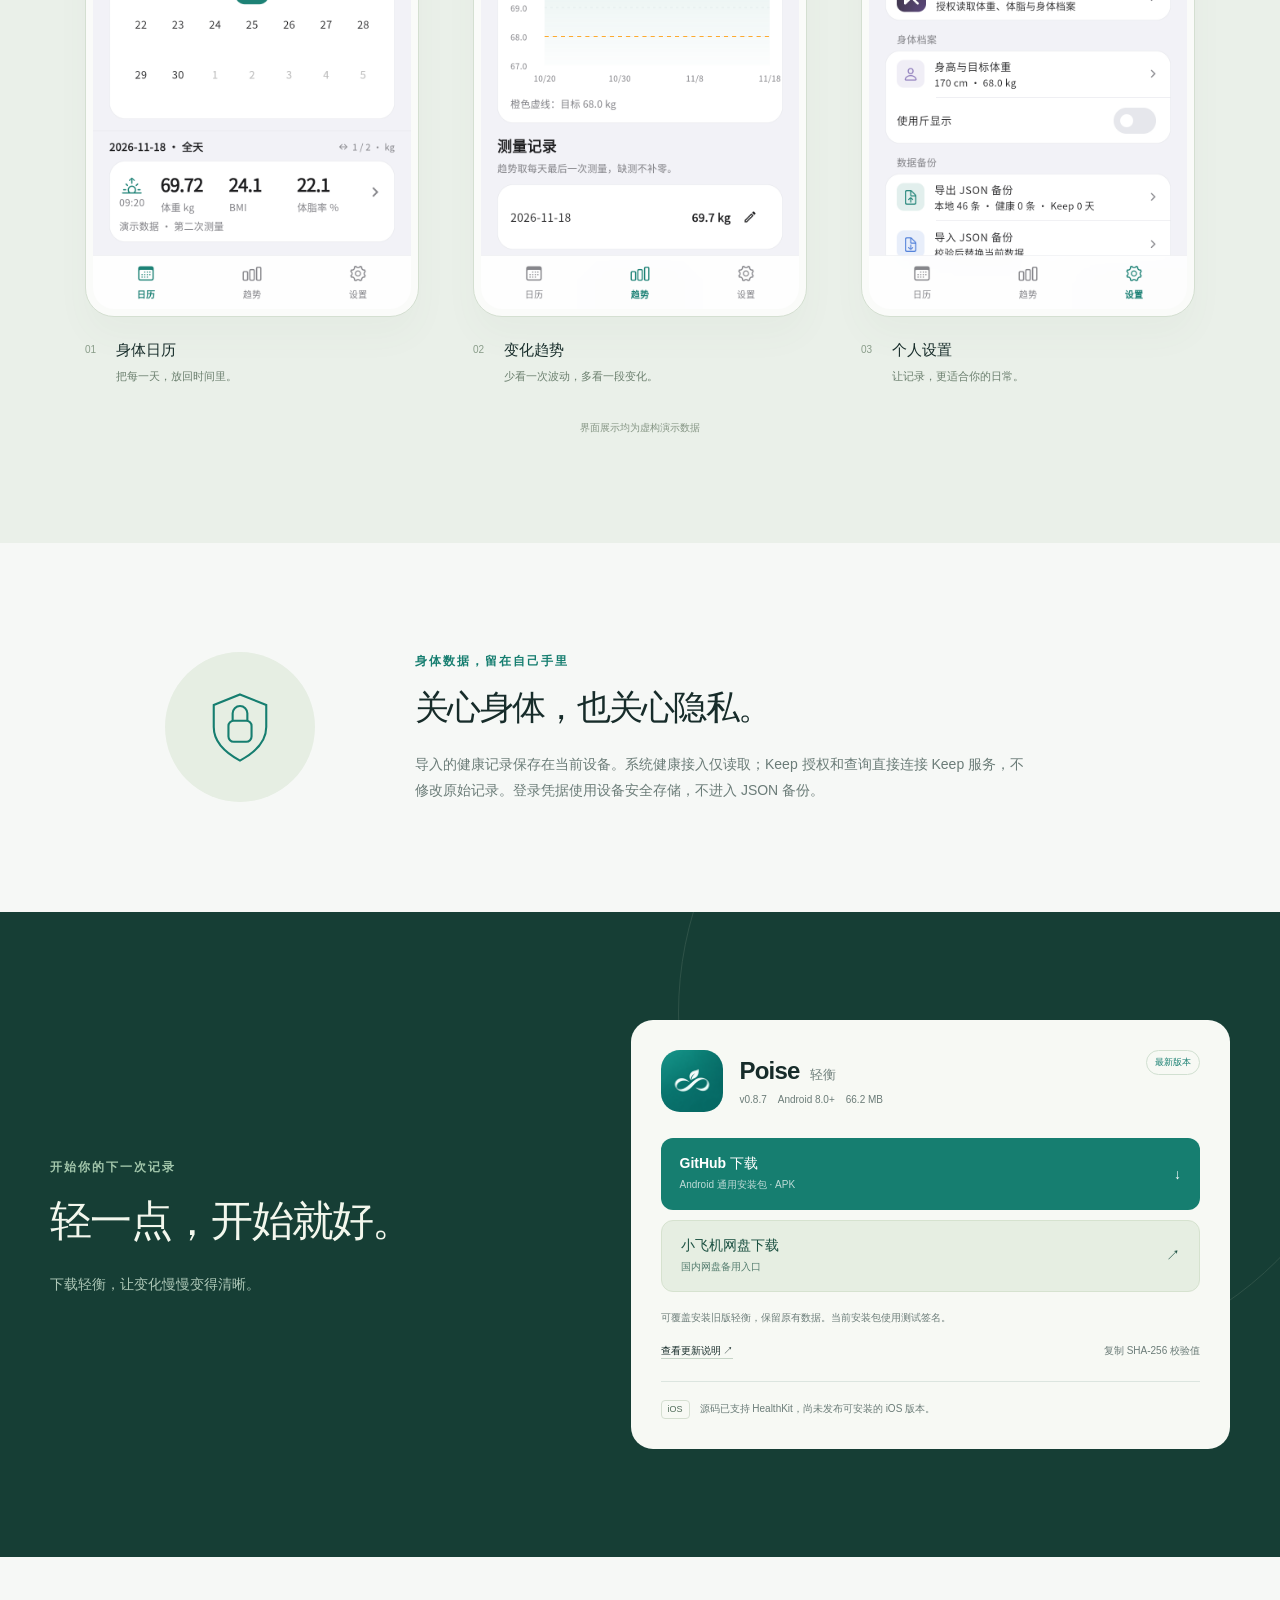
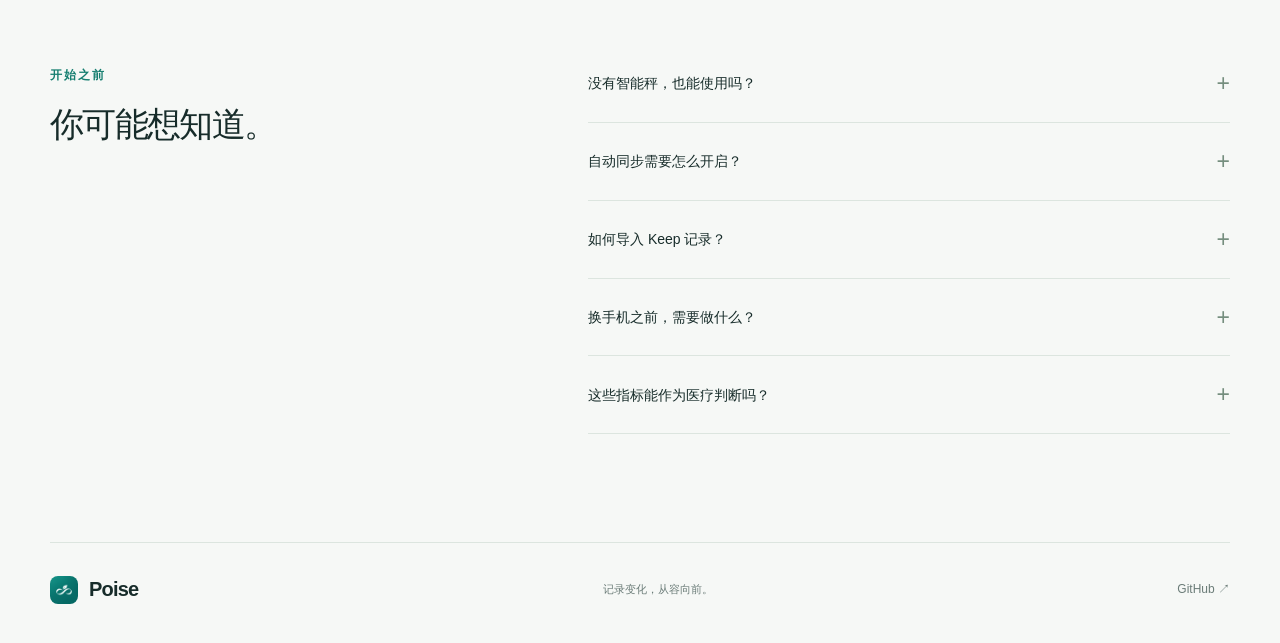
==== commit 27392897: "Publish Poise 0.8.7 download links and calendar animation details" ====
--- a/website/index.html
+++ b/website/index.html
@@ -7,7 +7,7 @@
 <link rel="canonical" href="https://poise.onepeak.cn/">
 <meta property="og:url" content="https://poise.onepeak.cn/">
 <meta property="og:title" content="Poise · 轻衡"><meta property="og:description" content="记下每一天，看见慢慢变好的自己。"><meta property="og:image" content="https://poise.onepeak.cn/assets/poise.png">
-<link rel="icon" href="assets/poise.png"><link rel="stylesheet" href="style.css?v=0.8.6-video-1"><title>Poise · 轻衡 — 看见每一次改变</title>
+<link rel="icon" href="assets/poise.png"><link rel="stylesheet" href="style.css?v=0.8.7-video-1"><title>Poise · 轻衡 — 看见每一次改变</title>
 </head>
 <body>
 <header class="nav-wrap"><nav class="nav shell" aria-label="Main navigation">
@@ -33,16 +33,16 @@
 </section>
 <section class="features shell section" id="features"><div class="section-heading"><span class="kicker" data-t="featureKicker">少一点繁琐，多一点清晰</span><h2 data-t="featureTitle">把关注，留给自己。</h2><p data-t="featureLead">不需要复杂的仪表盘。<br>日常记录、长期变化，各有恰好的位置。</p><a class="text-link" href="#screens" data-t="featureLink">看看轻衡的样子 <span>↗</span></a></div>
 <div class="feature-list">
-<article><span class="feature-number">01</span><div><h3 data-t="f1Title">一眼看清每一天</h3><p data-t="f1Body">左右滑动日历切换月份，体重变化一眼可见。体脂率、BMI 留在每日卡片；下方左右滑动切换同日记录。</p></div><span class="feature-sign" aria-hidden="true">▦</span></article>
+<article><span class="feature-number">01</span><div><h3 data-t="f1Title">一眼看清每一天</h3><p data-t="f1Body">左右滑动日历切换月份，轻盈动效衔接每一次变化。体脂率、BMI 留在每日卡片；下方左右滑动切换同日记录。</p></div><span class="feature-sign" aria-hidden="true">▦</span></article>
 <article><span class="feature-number">02</span><div><h3 data-t="f2Title">让变化连成趋势</h3><p data-t="f2Body">查看体重、体脂及导入指标的长期曲线。也能选择两条具体记录，并排查看各项指标及增减差值。</p></div><span class="feature-sign" aria-hidden="true">⌁</span></article>
 <article><span class="feature-number">03</span><div><h3 data-t="f3Title">让已有记录接着走</h3><p data-t="f3Body">连接 Health Connect / HealthKit，打开 App 自动同步。也可以授权 Keep，预览后导入日期级体重和体脂；支持 Fitdays 表格导入。</p></div><span class="feature-sign" aria-hidden="true">⇄</span></article>
 </div></section>
 <section class="screens-section" id="screens"><div class="shell section"><div class="screens-heading"><div><span class="kicker" data-t="screensKicker">熟悉、轻盈、顺手</span><h2 data-t="screensTitle">简单，刚刚好。</h2></div><div class="mode-switch" aria-label="Screenshot appearance"><button class="selected" data-mode="light" aria-pressed="true" data-t="light">浅色</button><button data-mode="dark" aria-pressed="false" data-t="dark">深色</button></div></div>
 <div class="screen-grid"><figure><div class="screen-frame"><img data-shot="calendar" src="assets/calendar.png" width="780" height="1688" loading="lazy" alt="Calendar screenshot"></div><figcaption><span>01</span><strong data-t="screen1">身体日历</strong><small data-t="screen1Sub">把每一天，放回时间里。</small></figcaption></figure><figure><div class="screen-frame"><img data-shot="trend" src="assets/trend.png" width="780" height="1688" loading="lazy" alt="Trends screenshot"></div><figcaption><span>02</span><strong data-t="screen2">变化趋势</strong><small data-t="screen2Sub">少看一次波动，多看一段变化。</small></figcaption></figure><figure><div class="screen-frame"><img data-shot="settings" src="assets/settings.png" width="780" height="1688" loading="lazy" alt="Settings screenshot"></div><figcaption><span>03</span><strong data-t="screen3">个人设置</strong><small data-t="screen3Sub">让记录，更适合你的日常。</small></figcaption></figure></div><p class="screens-caption" data-t="demo">界面展示均为虚构演示数据</p></div></section>
 <section class="privacy shell section"><div class="privacy-symbol" aria-hidden="true"><svg viewBox="0 0 80 80" fill="none"><path d="M40 9 65 19v21c0 15-12 25-25 32C27 65 15 55 15 40V19L40 9Z" stroke="currentColor" stroke-width="2"/><rect x="29" y="34" width="22" height="20" rx="5" stroke="currentColor" stroke-width="2"/><path d="M33 34v-7a7 7 0 0 1 14 0v7" stroke="currentColor" stroke-width="2"/></svg></div><div><span class="kicker" data-t="privacyKicker">身体数据，留在自己手里</span><h2 data-t="privacyTitle">关心身体，也关心隐私。</h2><p data-t="privacyBody">导入的健康记录保存在当前设备。系统健康接入仅读取；Keep 授权和查询直接连接 Keep 服务，不修改原始记录。登录凭据使用设备安全存储，不进入 JSON 备份。</p></div></section>
-<section class="download-section" id="download"><div class="shell section"><div class="download-intro"><span class="kicker" data-t="downloadKicker">开始你的下一次记录</span><h2 data-t="downloadTitle">轻一点，开始就好。</h2><p data-t="downloadLead">下载轻衡，让变化慢慢变得清晰。</p></div><div class="download-card"><div class="app-release"><img src="assets/poise.png" width="76" height="76" alt="Poise app icon"><div><h3>Poise <span data-t="brandSub">轻衡</span></h3><p><span id="version">v0.8.6</span><span>Android 8.0+</span><span id="fileSize">66.2 MB</span></p></div><span class="release-badge" data-t="latest">最新版本</span></div><div class="download-options"><a id="githubDownload" class="button primary" href="https://github.com/FinnWang-CN/Poise/releases/download/v0.8.6/poise-0.8.6-universal.apk"><span><strong data-t="githubGet">GitHub 下载</strong><small data-t="apkLabel">Android 通用安装包 · APK</small></span><span aria-hidden="true">↓</span></a><a id="mirrorDownload" class="button mirror" href="https://share.feijipan.com/s/T5zpfMoC" target="_blank" rel="noopener"><span><strong data-t="mirrorGet">小飞机网盘下载</strong><small id="mirrorHint" data-t="mirrorReady">国内网盘备用入口</small></span><span aria-hidden="true">↗</span></a></div><p class="install-note" data-t="installNote">可覆盖安装旧版轻衡，保留原有数据。当前安装包使用测试签名。</p><div class="release-links"><a id="releaseNotes" href="https://github.com/FinnWang-CN/Poise/releases/tag/v0.8.6" target="_blank" rel="noopener" data-t="releaseNotes">查看更新说明 ↗</a><button id="checksum" data-t="checksum">复制 SHA-256 校验值</button></div><p class="ios-note"><span>iOS</span><span data-t="iosNote">源码已支持 HealthKit，尚未发布可安装的 iOS 版本。</span></p></div></div></section>
+<section class="download-section" id="download"><div class="shell section"><div class="download-intro"><span class="kicker" data-t="downloadKicker">开始你的下一次记录</span><h2 data-t="downloadTitle">轻一点，开始就好。</h2><p data-t="downloadLead">下载轻衡，让变化慢慢变得清晰。</p></div><div class="download-card"><div class="app-release"><img src="assets/poise.png" width="76" height="76" alt="Poise app icon"><div><h3>Poise <span data-t="brandSub">轻衡</span></h3><p><span id="version">v0.8.7</span><span>Android 8.0+</span><span id="fileSize">66.2 MB</span></p></div><span class="release-badge" data-t="latest">最新版本</span></div><div class="download-options"><a id="githubDownload" class="button primary" href="https://github.com/FinnWang-CN/Poise/releases/download/v0.8.7/poise-0.8.7-universal.apk"><span><strong data-t="githubGet">GitHub 下载</strong><small data-t="apkLabel">Android 通用安装包 · APK</small></span><span aria-hidden="true">↓</span></a><a id="mirrorDownload" class="button mirror" href="https://share.feijipan.com/s/pWzpJ3IB" target="_blank" rel="noopener"><span><strong data-t="mirrorGet">小飞机网盘下载</strong><small id="mirrorHint" data-t="mirrorReady">国内网盘备用入口</small></span><span aria-hidden="true">↗</span></a></div><p class="install-note" data-t="installNote">可覆盖安装旧版轻衡，保留原有数据。当前安装包使用测试签名。</p><div class="release-links"><a id="releaseNotes" href="https://github.com/FinnWang-CN/Poise/releases/tag/v0.8.7" target="_blank" rel="noopener" data-t="releaseNotes">查看更新说明 ↗</a><button id="checksum" data-t="checksum">复制 SHA-256 校验值</button></div><p class="ios-note"><span>iOS</span><span data-t="iosNote">源码已支持 HealthKit，尚未发布可安装的 iOS 版本。</span></p></div></div></section>
 <section class="faq shell section"><div><span class="kicker" data-t="faqKicker">开始之前</span><h2 data-t="faqTitle">你可能想知道。</h2></div><div class="faq-list"><details><summary data-t="q1">没有智能秤，也能使用吗？</summary><p data-t="a1">可以。你可以手动记录体重、体脂率与备注，也可以导入 Fitdays 导出的 .xlsx 历史记录。</p></details><details><summary data-t="q2">自动同步需要怎么开启？</summary><p data-t="a2">首次进入“设置 → 健康数据”，点击“授权并读取”完成连接。之后打开或回到 App 时会自动同步，可随时关闭。Android 当前最多读取近 30 天，且需要其他 App 已向系统写入记录。</p></details><details><summary data-t="q5">如何导入 Keep 记录？</summary><p data-t="a5">进入“设置 → Keep 身体记录”，检测到本机 Keep 后直接唤起授权；未安装时先安装并登录 Keep。确认授权后需手动返回 Poise。读取完成会弹出底部预览面板，确认按钮固定在底部，关闭不保存；保存后显示导入成功提示。最新身高可选导入；Keep BMI 单独预览。缺少测量时间时显示“仅日期”。当前 Keep 需手动预览导入，不自动同步；Android / iOS 原生 App 支持，网页版不支持连接。</p></details><details><summary data-t="q3">换手机之前，需要做什么？</summary><p data-t="a3">请先在设置中导出 JSON 备份并妥善保存，再在新设备导入。卸载 App 或清理数据可能导致本地记录丢失。</p></details><details><summary data-t="q4">这些指标能作为医疗判断吗？</summary><p data-t="a4">Poise 用于个人记录和趋势观察。体脂率来自测量或手动填写，BMI 按当前身高计算，均不用于医疗诊断。</p></details></div></section>
 </main>
 <footer class="shell footer"><a href="#" class="brand"><img src="assets/poise.png" width="28" height="28" alt=""><span>Poise</span></a><p data-t="footer">记录变化，从容向前。</p><a href="https://github.com/FinnWang-CN/Poise" target="_blank" rel="noopener">GitHub ↗</a></footer>
-<div id="toast" role="status" aria-live="polite"></div><script src="app.js?v=0.8.6-video-1"></script>
+<div id="toast" role="status" aria-live="polite"></div><script src="app.js?v=0.8.7-video-1"></script>
 </body></html>
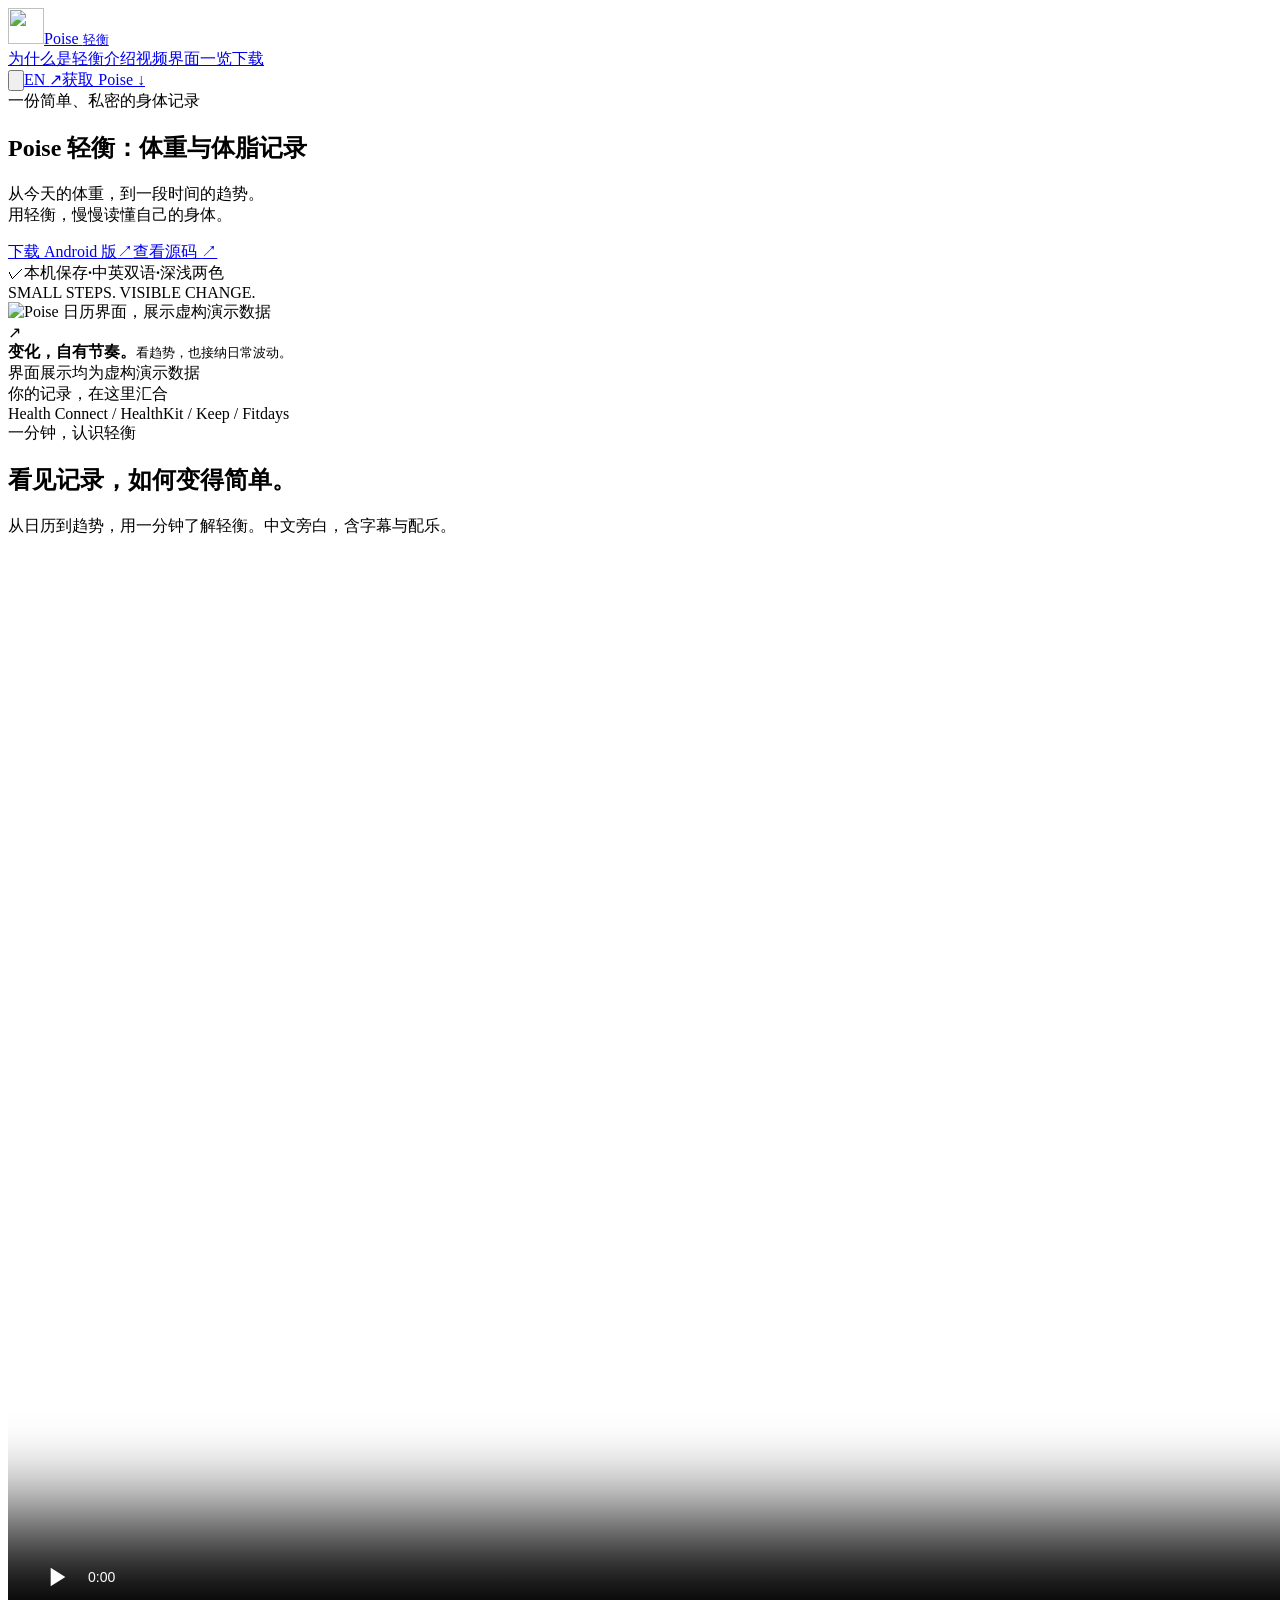
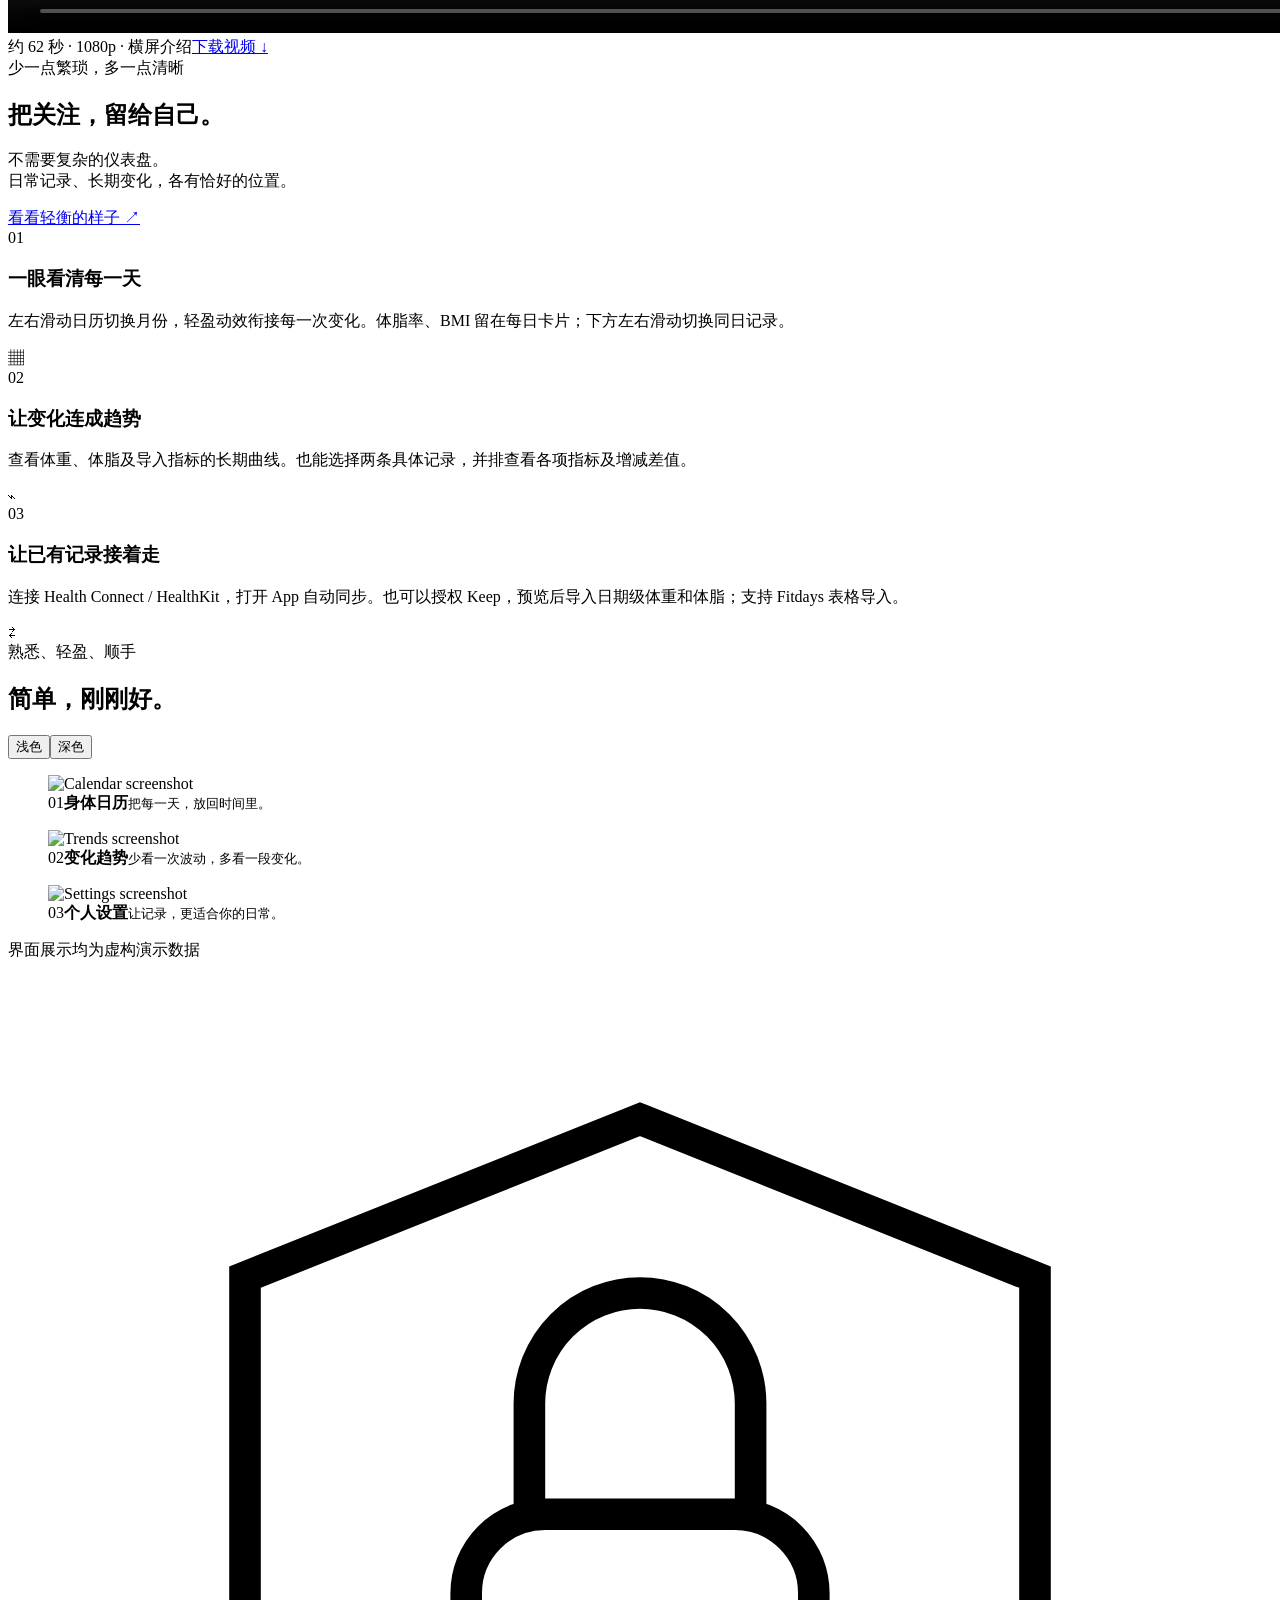
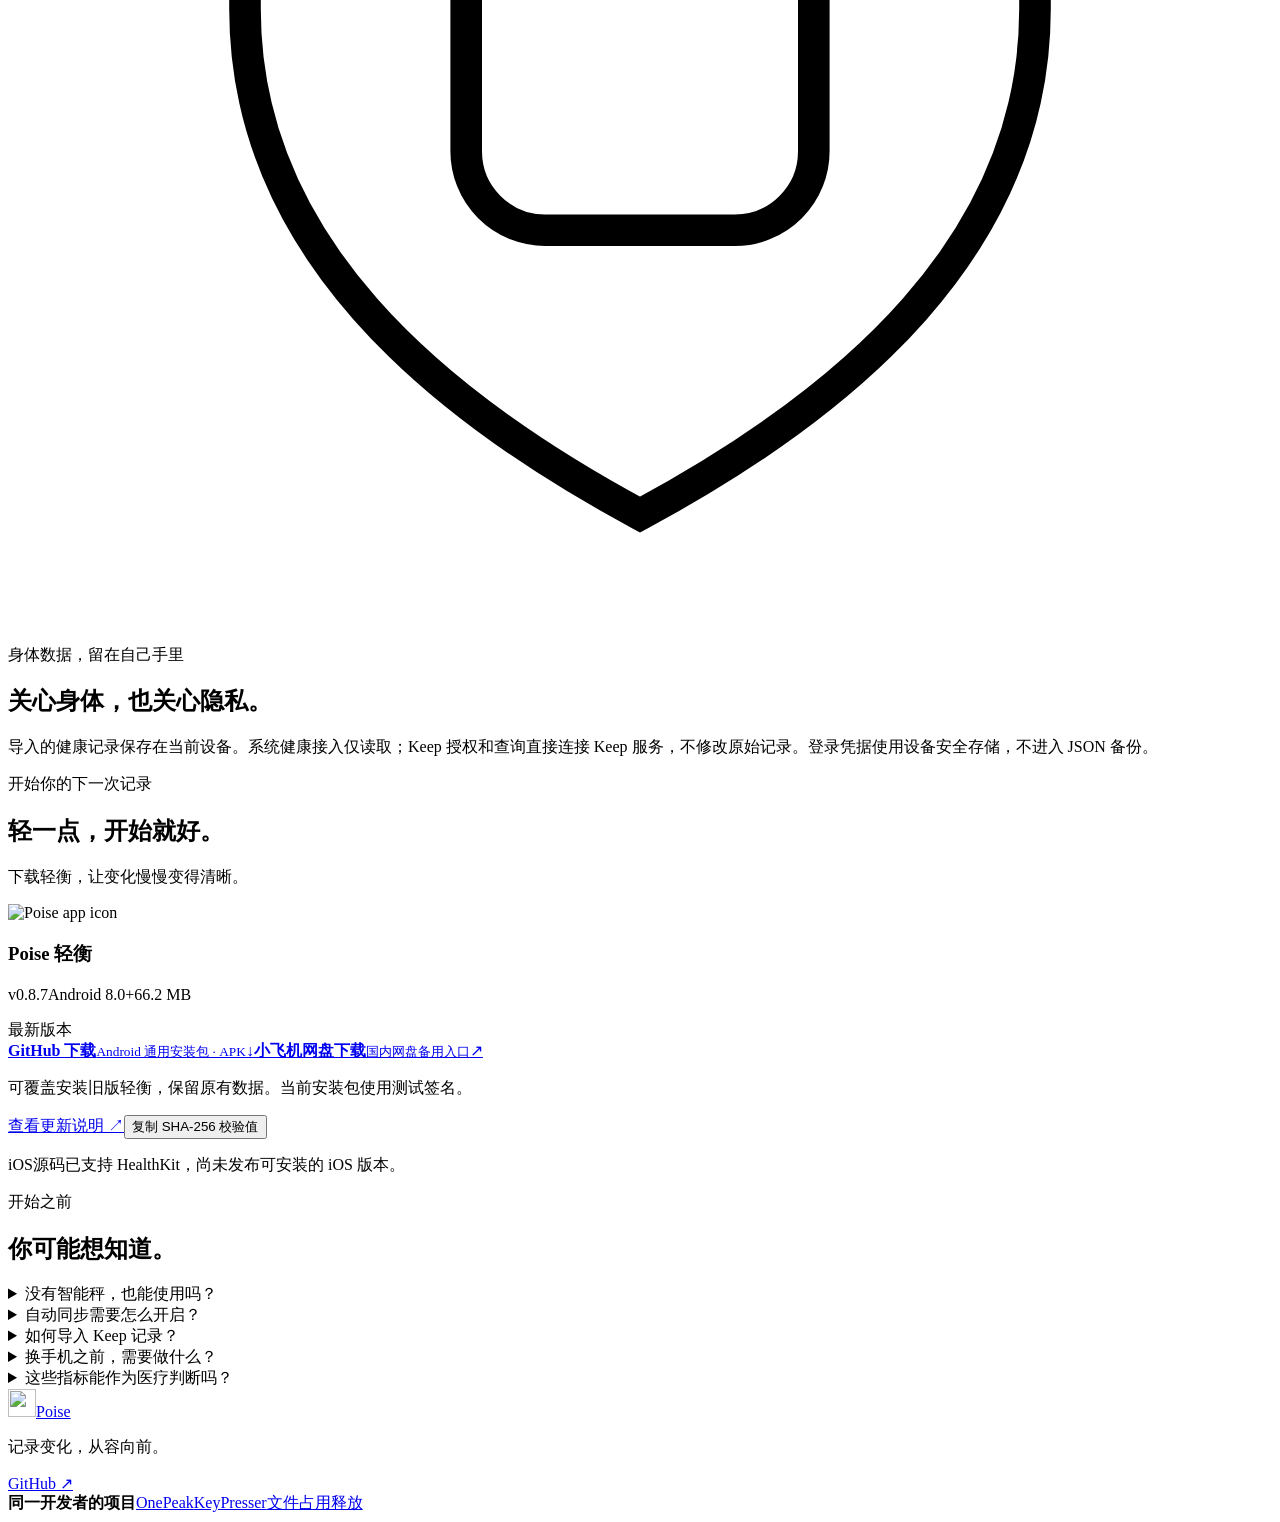
==== commit 7939c328: "Improve Poise bilingual search discovery and project links" ====
--- a/website/index.html
+++ b/website/index.html
@@ -2,47 +2,119 @@
 <html lang="zh-CN">
 <head>
 <meta charset="utf-8"><meta name="viewport" content="width=device-width,initial-scale=1">
-<meta name="theme-color" content="#f6f8f6"><meta name="description" content="Poise 轻衡，让身体变化清晰可见。体重、体脂趋势、健康数据同步、Keep 身体记录与 Fitdays 导入。下载 Android 安装包。">
+<meta name="theme-color" content="#f6f8f6">
 <script>(function(){var t=matchMedia('(prefers-color-scheme: dark)').matches?'dark':'light';try{var saved=localStorage.getItem('poise-site-theme');if(saved==='light'||saved==='dark')t=saved;}catch{}document.documentElement.dataset.theme=t;})();</script>
+
+
+
+<link rel="icon" href="/assets/poise.png"><link rel="stylesheet" href="/style.css?v=locale-pages-1">
+<title>Poise 轻衡｜体重、体脂记录与趋势</title>
+<meta name="description" content="Poise 轻衡是优先保存数据在本机的身体日记，用于记录体重和体脂、查看趋势，支持 Health Connect、Keep 和 Fitdays 数据导入。下载 Android 8.0+ 安装包。">
+<meta name="robots" content="index,follow,max-image-preview:large">
 <link rel="canonical" href="https://poise.onepeak.cn/">
+<link rel="alternate" hreflang="zh-CN" href="https://poise.onepeak.cn/">
+<link rel="alternate" hreflang="en" href="https://poise.onepeak.cn/en/">
+<link rel="alternate" hreflang="x-default" href="https://poise.onepeak.cn/">
+<meta property="og:type" content="website">
+<meta property="og:site_name" content="Poise">
+<meta property="og:title" content="Poise 轻衡｜体重、体脂记录与趋势">
+<meta property="og:description" content="Poise 轻衡是优先保存数据在本机的身体日记，用于记录体重和体脂、查看趋势，支持 Health Connect、Keep 和 Fitdays 数据导入。下载 Android 8.0+ 安装包。">
 <meta property="og:url" content="https://poise.onepeak.cn/">
-<meta property="og:title" content="Poise · 轻衡"><meta property="og:description" content="记下每一天，看见慢慢变好的自己。"><meta property="og:image" content="https://poise.onepeak.cn/assets/poise.png">
-<link rel="icon" href="assets/poise.png"><link rel="stylesheet" href="style.css?v=0.8.7-video-1"><title>Poise · 轻衡 — 看见每一次改变</title>
+<meta property="og:image" content="https://poise.onepeak.cn/assets/poise.png">
+<meta property="og:locale" content="zh_CN">
+<meta property="og:locale:alternate" content="en_US">
+<meta name="twitter:card" content="summary_large_image">
+<script type="application/ld+json">
+{
+  "@context": "https://schema.org",
+  "@graph": [
+    {
+      "@type": "WebSite",
+      "@id": "https://poise.onepeak.cn/#website",
+      "url": "https://poise.onepeak.cn/",
+      "name": "Poise",
+      "inLanguage": [
+        "zh-CN",
+        "en"
+      ]
+    },
+    {
+      "@type": "WebPage",
+      "@id": "https://poise.onepeak.cn/#page",
+      "name": "Poise 轻衡｜体重、体脂记录与趋势",
+      "url": "https://poise.onepeak.cn/",
+      "inLanguage": "zh-CN",
+      "isPartOf": {
+        "@id": "https://poise.onepeak.cn/#website"
+      },
+      "mainEntity": {
+        "@id": "https://poise.onepeak.cn/#app"
+      }
+    },
+    {
+      "@type": "SoftwareApplication",
+      "@id": "https://poise.onepeak.cn/#app",
+      "name": "Poise",
+      "url": "https://poise.onepeak.cn/",
+      "description": "Poise 轻衡是优先保存数据在本机的身体日记，用于记录体重和体脂、查看趋势，支持 Health Connect、Keep 和 Fitdays 数据导入。下载 Android 8.0+ 安装包。",
+      "operatingSystem": "Android 8.0 or later",
+      "applicationCategory": "LifestyleApplication",
+      "inLanguage": "zh-CN",
+      "image": "https://poise.onepeak.cn/assets/poise.png",
+      "featureList": [
+        "体重与体脂趋势",
+        "记录对比",
+        "Health Connect 与 Fitdays 数据导入",
+        "本地存储与 JSON 备份"
+      ],
+      "downloadUrl": "https://github.com/FinnWang-CN/Poise/releases",
+      "publisher": {
+        "@type": "Person",
+        "@id": "https://onepeak.cn/#finn-wang",
+        "name": "Finn Wang",
+        "url": "https://onepeak.cn/",
+        "sameAs": "https://github.com/FinnWang-CN"
+      }
+    }
+  ]
+}
+</script>
 </head>
 <body>
 <header class="nav-wrap"><nav class="nav shell" aria-label="Main navigation">
-<a href="#" class="brand"><img src="assets/poise.png" width="36" height="36" alt=""><span>Poise <small data-t="brandSub">轻衡</small></span></a>
-<div class="nav-links"><a href="#features" data-t="navFeatures">为什么是轻衡</a><a href="#intro" data-t="navVideo">介绍视频</a><a href="#screens" data-t="navScreens">界面一览</a><a href="#download" data-t="navDownload">下载</a></div>
-<div class="nav-actions"><button id="themeToggle" class="theme-toggle" type="button" aria-label="切换到深色" title="切换到深色" aria-pressed="false"><span aria-hidden="true"><svg viewBox="0 0 24 24"><path d="M21 13a9 9 0 0 1-10-10A9 9 0 1 0 21 13Z"/></svg></span></button><button id="language" class="lang" aria-label="Switch language">EN <span>↗</span></button><a href="#download" class="small-button" data-t="navGet">获取 Poise <span>↓</span></a></div>
+<a href="#" class="brand"><img src="/assets/poise.png" width="36" height="36" alt=""><span>Poise <small>轻衡</small></span></a>
+<div class="nav-links"><a href="#features">为什么是轻衡</a><a href="#intro">介绍视频</a><a href="#screens">界面一览</a><a href="#download">下载</a></div>
+<div class="nav-actions"><button id="themeToggle" class="theme-toggle" type="button" aria-label="切换到深色" title="切换到深色" aria-pressed="false"><span aria-hidden="true"><svg viewBox="0 0 24 24"><path d="M21 13a9 9 0 0 1-10-10A9 9 0 1 0 21 13Z"/></svg></span></button><a id="language" class="lang" href="/en/" hreflang="en" lang="en">EN <span aria-hidden="true">↗</span></a><a href="#download" class="small-button">获取 Poise <span>↓</span></a></div>
 </nav></header>
 <main>
 <section class="hero shell">
-<div class="hero-copy"><div class="eyebrow"><i></i><span data-t="eyebrow">一份简单、私密的身体记录</span></div>
-<h1 data-t="heroTitle">每一次改变，<br>都值得被看见。</h1>
-<p class="hero-description" data-t="heroDescription">从今天的体重，到一段时间的趋势。<br>用轻衡，慢慢读懂自己的身体。</p>
-<div class="hero-buttons"><a class="button primary" href="#download"><span data-t="heroGet">下载 Android 版</span><span aria-hidden="true">↗</span></a><a class="text-link" href="https://github.com/FinnWang-CN/Poise" target="_blank" rel="noopener" data-t="heroSource">查看源码 <span>↗</span></a></div>
-<div class="hero-note"><span class="mini-check">✓</span><span data-t="heroNote">本机保存</span><b>·</b><span data-t="heroNote2">中英双语</span><b>·</b><span data-t="heroNote3">深浅两色</span></div>
+<div class="hero-copy"><div class="eyebrow"><i></i><span>一份简单、私密的身体记录</span></div>
+<h1>Poise 轻衡：体重与体脂记录</h1>
+<p class="hero-description">从今天的体重，到一段时间的趋势。<br>用轻衡，慢慢读懂自己的身体。</p>
+<div class="hero-buttons"><a class="button primary" href="#download"><span>下载 Android 版</span><span aria-hidden="true">↗</span></a><a class="text-link" href="https://github.com/FinnWang-CN/Poise" target="_blank" rel="noopener">查看源码 <span>↗</span></a></div>
+<div class="hero-note"><span class="mini-check">✓</span><span>本机保存</span><b>·</b><span>中英双语</span><b>·</b><span>深浅两色</span></div>
 </div>
-<div class="hero-visual"><div class="orb"></div><span class="orbit-text" aria-hidden="true">SMALL STEPS. VISIBLE CHANGE.</span><div class="phone hero-phone"><img id="heroShot" src="assets/calendar.png" alt="Poise 日历界面，展示虚构演示数据" width="780" height="1688"></div><div class="floating-note"><span class="note-icon">↗</span><div><strong data-t="floatTitle">变化，自有节奏。</strong><small data-t="floatSub">看趋势，也接纳日常波动。</small></div></div><div class="demo-note" data-t="demo">界面展示均为虚构演示数据</div></div>
+<div class="hero-visual"><div class="orb"></div><span class="orbit-text" aria-hidden="true">SMALL STEPS. VISIBLE CHANGE.</span><div class="phone hero-phone"><img id="heroShot" src="/assets/calendar.png" alt="Poise 日历界面，展示虚构演示数据" width="780" height="1688"></div><div class="floating-note"><span class="note-icon">↗</span><div><strong>变化，自有节奏。</strong><small>看趋势，也接纳日常波动。</small></div></div><div class="demo-note">界面展示均为虚构演示数据</div></div>
 </section>
-<div class="support-strip shell"><span data-t="stripTitle">你的记录，在这里汇合</span><div>Health Connect <span class="dot">/</span> HealthKit <span class="dot">/</span> Keep <span class="dot">/</span> Fitdays</div></div>
+<div class="support-strip shell"><span>你的记录，在这里汇合</span><div>Health Connect <span class="dot">/</span> HealthKit <span class="dot">/</span> Keep <span class="dot">/</span> Fitdays</div></div>
 <section class="video-section shell section" id="intro" aria-labelledby="video-title">
-<div class="video-heading"><span class="kicker" data-t="videoKicker">一分钟，认识轻衡</span><h2 id="video-title" data-t="videoTitle">看见记录，如何变得简单。</h2><p data-t="videoLead">从日历到趋势，用一分钟了解轻衡。中文旁白，含字幕与配乐。</p></div>
-<div class="video-player"><video controls playsinline preload="none" poster="assets/video/poise-intro-poster.jpg" width="1920" height="1080" aria-labelledby="video-title"><source src="assets/video/poise-intro.mp4" type="video/mp4"><p data-t="videoFallback">浏览器暂不支持播放，请使用下方链接下载视频。</p></video></div>
-<div class="video-details"><span data-t="videoMeta">约 62 秒 · 1080p · 横屏介绍</span><a href="assets/video/poise-intro.mp4" download="Poise-Intro.mp4" class="text-link" data-t="videoDownload">下载视频 ↓</a></div>
+<div class="video-heading"><span class="kicker">一分钟，认识轻衡</span><h2 id="video-title">看见记录，如何变得简单。</h2><p>从日历到趋势，用一分钟了解轻衡。中文旁白，含字幕与配乐。</p></div>
+<div class="video-player"><video controls playsinline preload="none" poster="/assets/video/poise-intro-poster.jpg" width="1920" height="1080" aria-labelledby="video-title"><source src="/assets/video/poise-intro.mp4" type="video/mp4"><p>浏览器暂不支持播放，请使用下方链接下载视频。</p></video></div>
+<div class="video-details"><span>约 62 秒 · 1080p · 横屏介绍</span><a href="/assets/video/poise-intro.mp4" download="Poise-Intro.mp4" class="text-link">下载视频 ↓</a></div>
 </section>
-<section class="features shell section" id="features"><div class="section-heading"><span class="kicker" data-t="featureKicker">少一点繁琐，多一点清晰</span><h2 data-t="featureTitle">把关注，留给自己。</h2><p data-t="featureLead">不需要复杂的仪表盘。<br>日常记录、长期变化，各有恰好的位置。</p><a class="text-link" href="#screens" data-t="featureLink">看看轻衡的样子 <span>↗</span></a></div>
+<section class="features shell section" id="features"><div class="section-heading"><span class="kicker">少一点繁琐，多一点清晰</span><h2>把关注，留给自己。</h2><p>不需要复杂的仪表盘。<br>日常记录、长期变化，各有恰好的位置。</p><a class="text-link" href="#screens">看看轻衡的样子 <span>↗</span></a></div>
 <div class="feature-list">
-<article><span class="feature-number">01</span><div><h3 data-t="f1Title">一眼看清每一天</h3><p data-t="f1Body">左右滑动日历切换月份，轻盈动效衔接每一次变化。体脂率、BMI 留在每日卡片；下方左右滑动切换同日记录。</p></div><span class="feature-sign" aria-hidden="true">▦</span></article>
-<article><span class="feature-number">02</span><div><h3 data-t="f2Title">让变化连成趋势</h3><p data-t="f2Body">查看体重、体脂及导入指标的长期曲线。也能选择两条具体记录，并排查看各项指标及增减差值。</p></div><span class="feature-sign" aria-hidden="true">⌁</span></article>
-<article><span class="feature-number">03</span><div><h3 data-t="f3Title">让已有记录接着走</h3><p data-t="f3Body">连接 Health Connect / HealthKit，打开 App 自动同步。也可以授权 Keep，预览后导入日期级体重和体脂；支持 Fitdays 表格导入。</p></div><span class="feature-sign" aria-hidden="true">⇄</span></article>
+<article><span class="feature-number">01</span><div><h3>一眼看清每一天</h3><p>左右滑动日历切换月份，轻盈动效衔接每一次变化。体脂率、BMI 留在每日卡片；下方左右滑动切换同日记录。</p></div><span class="feature-sign" aria-hidden="true">▦</span></article>
+<article><span class="feature-number">02</span><div><h3>让变化连成趋势</h3><p>查看体重、体脂及导入指标的长期曲线。也能选择两条具体记录，并排查看各项指标及增减差值。</p></div><span class="feature-sign" aria-hidden="true">⌁</span></article>
+<article><span class="feature-number">03</span><div><h3>让已有记录接着走</h3><p>连接 Health Connect / HealthKit，打开 App 自动同步。也可以授权 Keep，预览后导入日期级体重和体脂；支持 Fitdays 表格导入。</p></div><span class="feature-sign" aria-hidden="true">⇄</span></article>
 </div></section>
-<section class="screens-section" id="screens"><div class="shell section"><div class="screens-heading"><div><span class="kicker" data-t="screensKicker">熟悉、轻盈、顺手</span><h2 data-t="screensTitle">简单，刚刚好。</h2></div><div class="mode-switch" aria-label="Screenshot appearance"><button class="selected" data-mode="light" aria-pressed="true" data-t="light">浅色</button><button data-mode="dark" aria-pressed="false" data-t="dark">深色</button></div></div>
-<div class="screen-grid"><figure><div class="screen-frame"><img data-shot="calendar" src="assets/calendar.png" width="780" height="1688" loading="lazy" alt="Calendar screenshot"></div><figcaption><span>01</span><strong data-t="screen1">身体日历</strong><small data-t="screen1Sub">把每一天，放回时间里。</small></figcaption></figure><figure><div class="screen-frame"><img data-shot="trend" src="assets/trend.png" width="780" height="1688" loading="lazy" alt="Trends screenshot"></div><figcaption><span>02</span><strong data-t="screen2">变化趋势</strong><small data-t="screen2Sub">少看一次波动，多看一段变化。</small></figcaption></figure><figure><div class="screen-frame"><img data-shot="settings" src="assets/settings.png" width="780" height="1688" loading="lazy" alt="Settings screenshot"></div><figcaption><span>03</span><strong data-t="screen3">个人设置</strong><small data-t="screen3Sub">让记录，更适合你的日常。</small></figcaption></figure></div><p class="screens-caption" data-t="demo">界面展示均为虚构演示数据</p></div></section>
-<section class="privacy shell section"><div class="privacy-symbol" aria-hidden="true"><svg viewBox="0 0 80 80" fill="none"><path d="M40 9 65 19v21c0 15-12 25-25 32C27 65 15 55 15 40V19L40 9Z" stroke="currentColor" stroke-width="2"/><rect x="29" y="34" width="22" height="20" rx="5" stroke="currentColor" stroke-width="2"/><path d="M33 34v-7a7 7 0 0 1 14 0v7" stroke="currentColor" stroke-width="2"/></svg></div><div><span class="kicker" data-t="privacyKicker">身体数据，留在自己手里</span><h2 data-t="privacyTitle">关心身体，也关心隐私。</h2><p data-t="privacyBody">导入的健康记录保存在当前设备。系统健康接入仅读取；Keep 授权和查询直接连接 Keep 服务，不修改原始记录。登录凭据使用设备安全存储，不进入 JSON 备份。</p></div></section>
-<section class="download-section" id="download"><div class="shell section"><div class="download-intro"><span class="kicker" data-t="downloadKicker">开始你的下一次记录</span><h2 data-t="downloadTitle">轻一点，开始就好。</h2><p data-t="downloadLead">下载轻衡，让变化慢慢变得清晰。</p></div><div class="download-card"><div class="app-release"><img src="assets/poise.png" width="76" height="76" alt="Poise app icon"><div><h3>Poise <span data-t="brandSub">轻衡</span></h3><p><span id="version">v0.8.7</span><span>Android 8.0+</span><span id="fileSize">66.2 MB</span></p></div><span class="release-badge" data-t="latest">最新版本</span></div><div class="download-options"><a id="githubDownload" class="button primary" href="https://github.com/FinnWang-CN/Poise/releases/download/v0.8.7/poise-0.8.7-universal.apk"><span><strong data-t="githubGet">GitHub 下载</strong><small data-t="apkLabel">Android 通用安装包 · APK</small></span><span aria-hidden="true">↓</span></a><a id="mirrorDownload" class="button mirror" href="https://share.feijipan.com/s/pWzpJ3IB" target="_blank" rel="noopener"><span><strong data-t="mirrorGet">小飞机网盘下载</strong><small id="mirrorHint" data-t="mirrorReady">国内网盘备用入口</small></span><span aria-hidden="true">↗</span></a></div><p class="install-note" data-t="installNote">可覆盖安装旧版轻衡，保留原有数据。当前安装包使用测试签名。</p><div class="release-links"><a id="releaseNotes" href="https://github.com/FinnWang-CN/Poise/releases/tag/v0.8.7" target="_blank" rel="noopener" data-t="releaseNotes">查看更新说明 ↗</a><button id="checksum" data-t="checksum">复制 SHA-256 校验值</button></div><p class="ios-note"><span>iOS</span><span data-t="iosNote">源码已支持 HealthKit，尚未发布可安装的 iOS 版本。</span></p></div></div></section>
-<section class="faq shell section"><div><span class="kicker" data-t="faqKicker">开始之前</span><h2 data-t="faqTitle">你可能想知道。</h2></div><div class="faq-list"><details><summary data-t="q1">没有智能秤，也能使用吗？</summary><p data-t="a1">可以。你可以手动记录体重、体脂率与备注，也可以导入 Fitdays 导出的 .xlsx 历史记录。</p></details><details><summary data-t="q2">自动同步需要怎么开启？</summary><p data-t="a2">首次进入“设置 → 健康数据”，点击“授权并读取”完成连接。之后打开或回到 App 时会自动同步，可随时关闭。Android 当前最多读取近 30 天，且需要其他 App 已向系统写入记录。</p></details><details><summary data-t="q5">如何导入 Keep 记录？</summary><p data-t="a5">进入“设置 → Keep 身体记录”，检测到本机 Keep 后直接唤起授权；未安装时先安装并登录 Keep。确认授权后需手动返回 Poise。读取完成会弹出底部预览面板，确认按钮固定在底部，关闭不保存；保存后显示导入成功提示。最新身高可选导入；Keep BMI 单独预览。缺少测量时间时显示“仅日期”。当前 Keep 需手动预览导入，不自动同步；Android / iOS 原生 App 支持，网页版不支持连接。</p></details><details><summary data-t="q3">换手机之前，需要做什么？</summary><p data-t="a3">请先在设置中导出 JSON 备份并妥善保存，再在新设备导入。卸载 App 或清理数据可能导致本地记录丢失。</p></details><details><summary data-t="q4">这些指标能作为医疗判断吗？</summary><p data-t="a4">Poise 用于个人记录和趋势观察。体脂率来自测量或手动填写，BMI 按当前身高计算，均不用于医疗诊断。</p></details></div></section>
+<section class="screens-section" id="screens"><div class="shell section"><div class="screens-heading"><div><span class="kicker">熟悉、轻盈、顺手</span><h2>简单，刚刚好。</h2></div><div class="mode-switch" aria-label="Screenshot appearance"><button class="selected" data-mode="light" aria-pressed="true">浅色</button><button data-mode="dark" aria-pressed="false">深色</button></div></div>
+<div class="screen-grid"><figure><div class="screen-frame"><img data-shot="calendar" src="/assets/calendar.png" width="780" height="1688" loading="lazy" alt="Calendar screenshot"></div><figcaption><span>01</span><strong>身体日历</strong><small>把每一天，放回时间里。</small></figcaption></figure><figure><div class="screen-frame"><img data-shot="trend" src="/assets/trend.png" width="780" height="1688" loading="lazy" alt="Trends screenshot"></div><figcaption><span>02</span><strong>变化趋势</strong><small>少看一次波动，多看一段变化。</small></figcaption></figure><figure><div class="screen-frame"><img data-shot="settings" src="/assets/settings.png" width="780" height="1688" loading="lazy" alt="Settings screenshot"></div><figcaption><span>03</span><strong>个人设置</strong><small>让记录，更适合你的日常。</small></figcaption></figure></div><p class="screens-caption">界面展示均为虚构演示数据</p></div></section>
+<section class="privacy shell section"><div class="privacy-symbol" aria-hidden="true"><svg viewBox="0 0 80 80" fill="none"><path d="M40 9 65 19v21c0 15-12 25-25 32C27 65 15 55 15 40V19L40 9Z" stroke="currentColor" stroke-width="2"/><rect x="29" y="34" width="22" height="20" rx="5" stroke="currentColor" stroke-width="2"/><path d="M33 34v-7a7 7 0 0 1 14 0v7" stroke="currentColor" stroke-width="2"/></svg></div><div><span class="kicker">身体数据，留在自己手里</span><h2>关心身体，也关心隐私。</h2><p>导入的健康记录保存在当前设备。系统健康接入仅读取；Keep 授权和查询直接连接 Keep 服务，不修改原始记录。登录凭据使用设备安全存储，不进入 JSON 备份。</p></div></section>
+<section class="download-section" id="download"><div class="shell section"><div class="download-intro"><span class="kicker">开始你的下一次记录</span><h2>轻一点，开始就好。</h2><p>下载轻衡，让变化慢慢变得清晰。</p></div><div class="download-card"><div class="app-release"><img src="/assets/poise.png" width="76" height="76" alt="Poise app icon"><div><h3>Poise <span>轻衡</span></h3><p><span id="version">v0.8.7</span><span>Android 8.0+</span><span id="fileSize">66.2 MB</span></p></div><span class="release-badge">最新版本</span></div><div class="download-options"><a id="githubDownload" class="button primary" href="https://github.com/FinnWang-CN/Poise/releases/download/v0.8.7/poise-0.8.7-universal.apk"><span><strong>GitHub 下载</strong><small>Android 通用安装包 · APK</small></span><span aria-hidden="true">↓</span></a><a id="mirrorDownload" class="button mirror" href="https://share.feijipan.com/s/pWzpJ3IB" target="_blank" rel="noopener"><span><strong>小飞机网盘下载</strong><small id="mirrorHint">国内网盘备用入口</small></span><span aria-hidden="true">↗</span></a></div><p class="install-note">可覆盖安装旧版轻衡，保留原有数据。当前安装包使用测试签名。</p><div class="release-links"><a id="releaseNotes" href="https://github.com/FinnWang-CN/Poise/releases/tag/v0.8.7" target="_blank" rel="noopener">查看更新说明 ↗</a><button id="checksum">复制 SHA-256 校验值</button></div><p class="ios-note"><span>iOS</span><span>源码已支持 HealthKit，尚未发布可安装的 iOS 版本。</span></p></div></div></section>
+<section class="faq shell section"><div><span class="kicker">开始之前</span><h2>你可能想知道。</h2></div><div class="faq-list"><details><summary>没有智能秤，也能使用吗？</summary><p>可以。你可以手动记录体重、体脂率与备注，也可以导入 Fitdays 导出的 .xlsx 历史记录。</p></details><details><summary>自动同步需要怎么开启？</summary><p>首次进入“设置 → 健康数据”，点击“授权并读取”完成连接。之后打开或回到 App 时会自动同步，可随时关闭。Android 当前最多读取近 30 天，且需要其他 App 已向系统写入记录。</p></details><details><summary>如何导入 Keep 记录？</summary><p>进入“设置 → Keep 身体记录”，检测到本机 Keep 后直接唤起授权；未安装时先安装并登录 Keep。确认授权后需手动返回 Poise。读取完成会弹出底部预览面板，确认按钮固定在底部，关闭不保存；保存后显示导入成功提示。最新身高可选导入；Keep BMI 单独预览。缺少测量时间时显示“仅日期”。当前 Keep 需手动预览导入，不自动同步；Android / iOS 原生 App 支持，网页版不支持连接。</p></details><details><summary>换手机之前，需要做什么？</summary><p>请先在设置中导出 JSON 备份并妥善保存，再在新设备导入。卸载 App 或清理数据可能导致本地记录丢失。</p></details><details><summary>这些指标能作为医疗判断吗？</summary><p>Poise 用于个人记录和趋势观察。体脂率来自测量或手动填写，BMI 按当前身高计算，均不用于医疗诊断。</p></details></div></section>
 </main>
-<footer class="shell footer"><a href="#" class="brand"><img src="assets/poise.png" width="28" height="28" alt=""><span>Poise</span></a><p data-t="footer">记录变化，从容向前。</p><a href="https://github.com/FinnWang-CN/Poise" target="_blank" rel="noopener">GitHub ↗</a></footer>
-<div id="toast" role="status" aria-live="polite"></div><script src="app.js?v=0.8.7-video-1"></script>
+<footer class="shell footer"><a href="#" class="brand"><img src="/assets/poise.png" width="28" height="28" alt=""><span>Poise</span></a><p>记录变化，从容向前。</p><a href="https://github.com/FinnWang-CN/Poise" target="_blank" rel="noopener">GitHub ↗</a></footer>
+<nav class="shell related-projects" aria-label="同一开发者的项目"><strong>同一开发者的项目</strong><a href="https://onepeak.cn/">OnePeak</a><a href="https://keypresser.onepeak.cn/">KeyPresser</a><a href="https://fileoccupiedrelease.onepeak.cn/">文件占用释放</a></nav>
+<div id="toast" role="status" aria-live="polite"></div><script src="/app.js?v=locale-pages-1"></script>
 </body></html>
